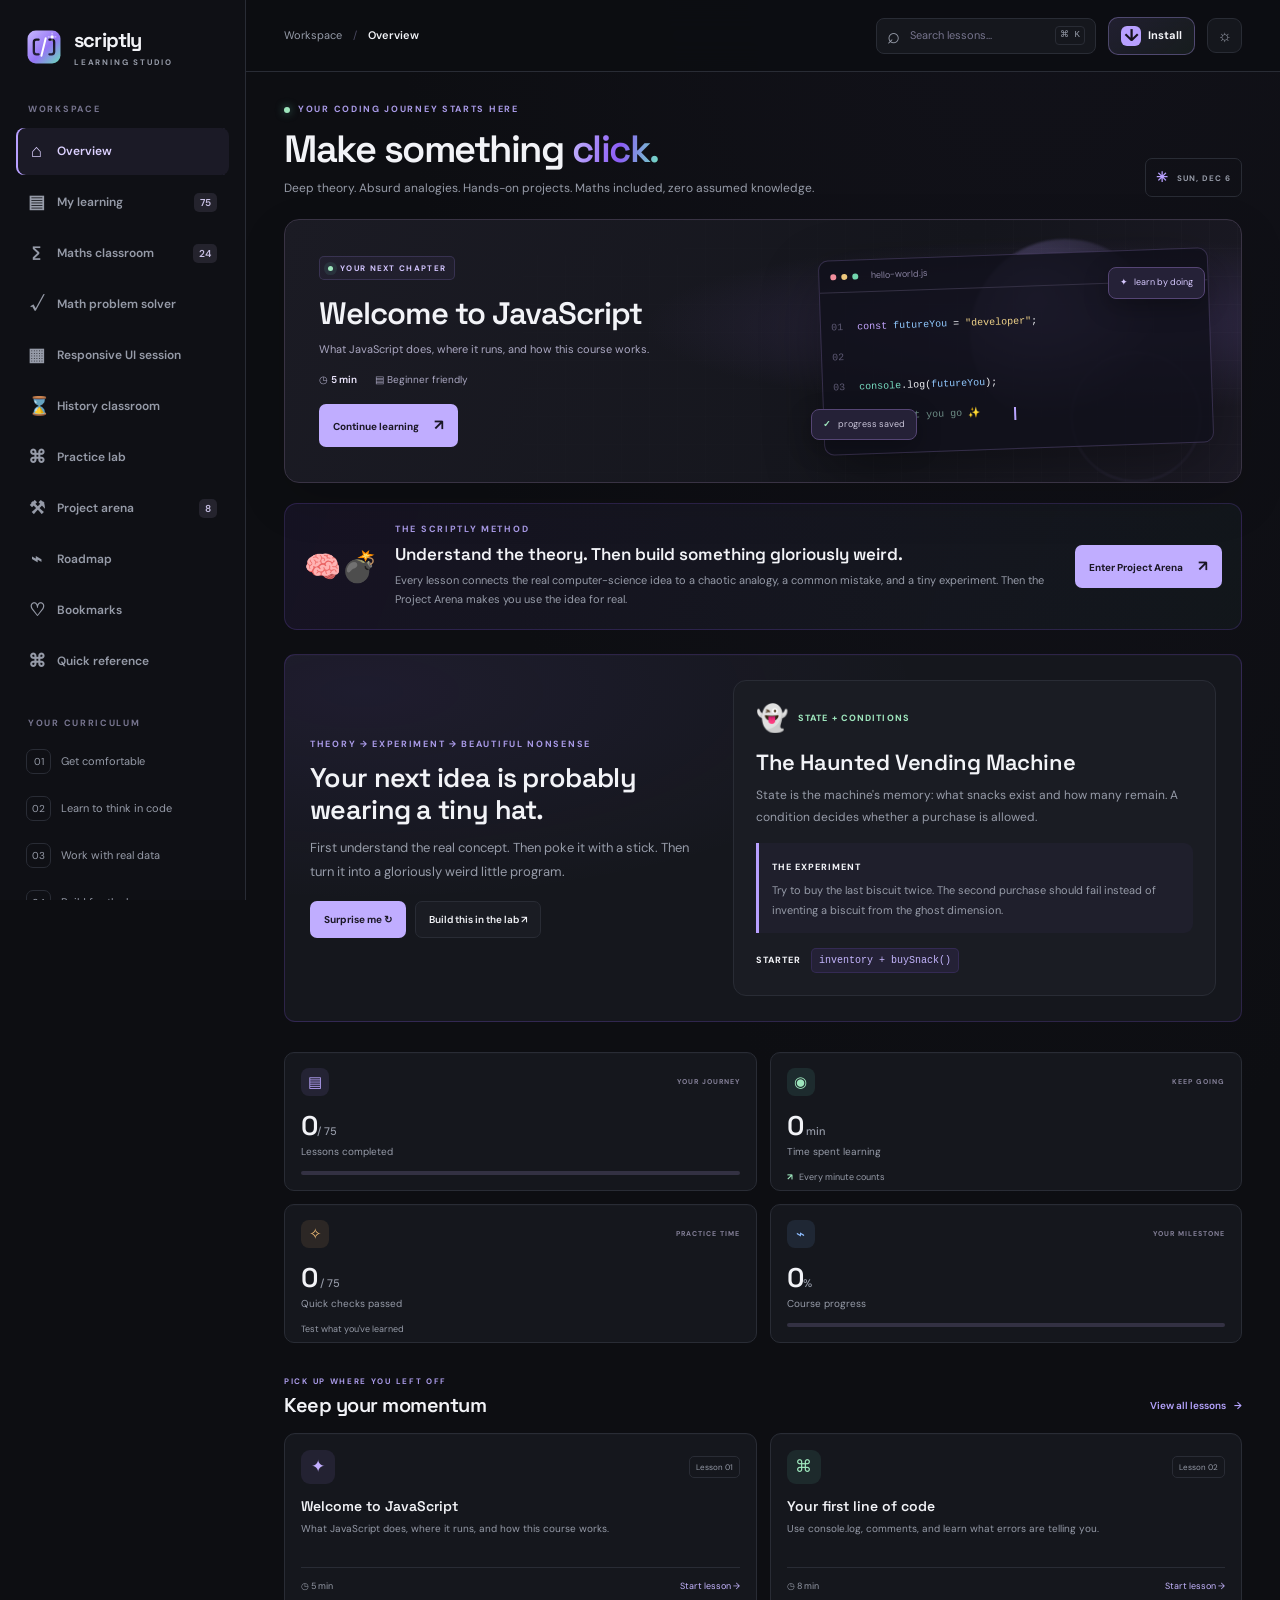
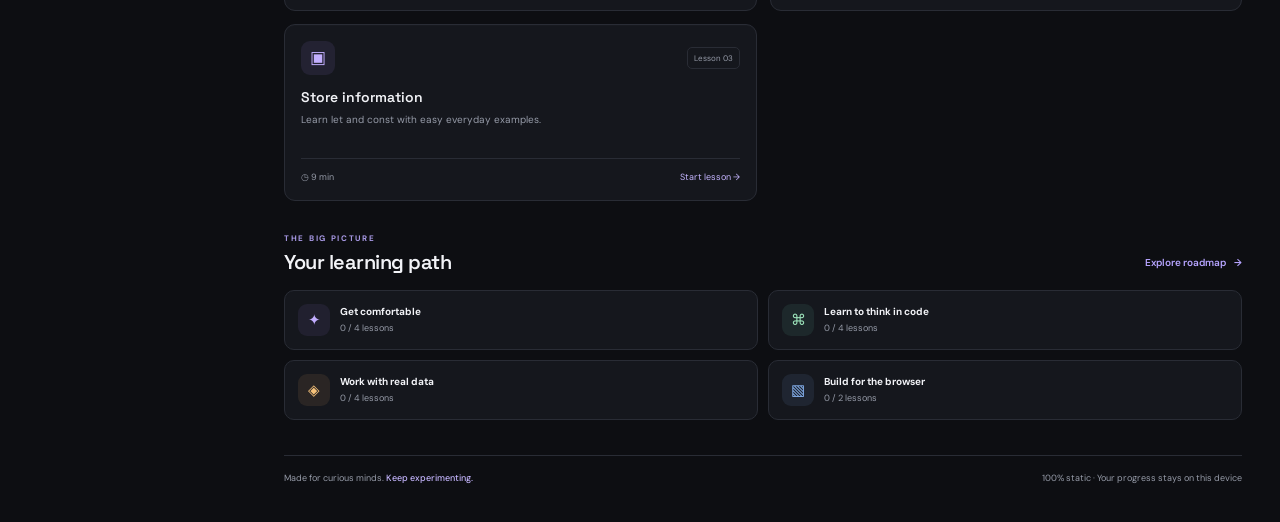
==== index.html @ 0da4b2fd "Add saved snippets controls to Practice Lab" ====
<!doctype html>
<html lang="en">
<head>
  <meta charset="utf-8">
  <meta name="viewport" content="width=device-width, initial-scale=1">
  <meta name="theme-color" content="#101116">
  <meta name="color-scheme" content="dark light">
  <meta name="mobile-web-app-capable" content="yes">
  <meta name="apple-mobile-web-app-capable" content="yes">
  <meta name="apple-mobile-web-app-title" content="Scriptly">
  <link rel="icon" href="./logo.svg" type="image/svg+xml">
  <link rel="manifest" href="./manifest.json">
  <meta name="description" content="Learn JavaScript from beginner to advanced with deep theory, hands-on coding projects, practice labs, responsive design lessons, and a maths solver with worked steps.">
  <title>Scriptly — JavaScript Learning Studio</title>
  <link rel="preconnect" href="https://fonts.googleapis.com">
  <link rel="preconnect" href="https://fonts.gstatic.com" crossorigin>
  <link href="https://fonts.googleapis.com/css2?family=DM+Sans:wght@400;500;600;700&family=Space+Grotesk:wght@400;500;600;700&display=swap" rel="stylesheet">
  <link rel="stylesheet" href="./style.css">
    <script src="./vendor/nerdamer/nerdamer.core.js" defer></script>
  <script src="./vendor/nerdamer/Algebra.js" defer></script>
  <script src="./vendor/nerdamer/Calculus.js" defer></script>
  <script src="./vendor/nerdamer/Solve.js" defer></script>
  <script src="./vendor/nerdamer/Extra.js" defer></script>
  <script src="./app.js" defer></script>
</head>
<body>
  <a class="skip-link" href="#mainContent">Skip to main content</a>
  <div class="app-shell">
    <aside class="sidebar" id="sidebar">
      <a class="brand" href="#home" aria-label="Scriptly home">
        <img class="brand-mark" src="./logo.svg" alt="" width="38" height="38">
        <span class="brand-copy"><strong>scriptly</strong><small>LEARNING STUDIO</small></span>
      </a>
      <div class="side-label">WORKSPACE</div>
      <nav class="main-nav" aria-label="Main navigation">
        <a class="nav-link active" href="#home" data-view="home"><span class="nav-icon">⌂</span> Overview</a>
        <a class="nav-link" href="#learn" data-view="learn"><span class="nav-icon">▤</span> My learning <span class="nav-count" id="navLessonCount">42</span></a>
        <a class="nav-link" href="#math" data-view="math"><span class="nav-icon">∑</span> Maths classroom <span class="nav-count">24</span></a>
        <a class="nav-link" href="#math-solver" data-view="math-solver"><span class="nav-icon">√</span> Math problem solver</a>
        <a class="nav-link" href="#responsive" data-view="responsive"><span class="nav-icon">▦</span> Responsive UI session</a>
        <a class="nav-link" href="#history" data-view="history"><span class="nav-icon">⌛</span> History classroom</a>
        <a class="nav-link" href="#practice" data-view="practice"><span class="nav-icon">⌘</span> Practice lab</a>
        <a class="nav-link" href="#projects" data-view="projects"><span class="nav-icon">⚒</span> Project arena <span class="nav-count">8</span></a>
        <a class="nav-link" href="#roadmap" data-view="roadmap"><span class="nav-icon">⌁</span> Roadmap</a>
        <a class="nav-link" href="#bookmarks" data-view="bookmarks"><span class="nav-icon">♡</span> Bookmarks</a>
        <a class="nav-link" href="#reference" data-view="reference"><span class="nav-icon">⌘</span> Quick reference</a>
      </nav>
      <div class="side-label course-label">YOUR CURRICULUM</div>
      <div class="curriculum-mini" id="curriculumMini"></div>
      <div class="sidebar-bottom">
        <div class="streak-card">
          <div class="streak-top"><span class="streak-emoji">✦</span><span class="streak-tag">YOUR MOMENTUM</span></div>
          <strong><span id="streakDays">0</span> day streak</strong>
          <p>Small steps make strong developers.</p>
          <div class="streak-dots" aria-hidden="true"><i></i><i></i><i></i><i></i><i></i><i></i><i></i></div>
        </div>
        <button type="button" class="nav-link settings-link" id="exportProgress"><span class="nav-icon">⇩</span> Export my progress</button>
        <button type="button" class="nav-link settings-link" id="importProgress"><span class="nav-icon">⇧</span> Import progress backup</button>
        <div class="profile-row"><div class="avatar">JS</div><div><strong>JavaScript learner</strong><small>Learning at your pace</small></div><span class="online-dot"></span></div>
      </div>
    </aside>

    <main class="main-area" id="mainContent" tabindex="-1">
      <header class="topbar">
        <button type="button" class="icon-button menu-toggle" id="menuToggle" aria-label="Open menu">☰</button>
        <div class="breadcrumb"><span>Workspace</span><span class="crumb-slash">/</span><strong id="breadcrumbCurrent">Overview</strong></div>
        <div class="topbar-actions">
          <label class="search-box"><span>⌕</span><input id="searchInput" type="search" placeholder="Search lessons..." aria-label="Search lessons"><kbd>⌘ K</kbd></label>
          <button class="install-button" id="installApp" type="button" aria-label="Install Scriptly app"><span class="install-icon" aria-hidden="true">↓</span><span class="install-label">Install</span></button>
          <button type="button" class="icon-button theme-toggle" id="themeToggle" aria-label="Toggle light and dark theme">☼</button>
        </div>
      </header>

      <div class="page-content">
        <section class="view active" id="view-home">
          <div class="welcome-row">
            <div><div class="eyebrow"><span class="eyebrow-dot"></span> YOUR CODING JOURNEY STARTS HERE</div><h1>Make something <span class="gradient-text">click.</span></h1><p class="hero-subtitle">Deep theory. Absurd analogies. Hands-on projects. Maths included, zero assumed knowledge.</p></div>
            <div class="date-pill"><span class="date-spark">✳</span><span id="todayLabel">YOUR LEARNING SPACE</span></div>
          </div>

          <div class="hero-card">
            <div class="hero-grid"></div>
            <div class="hero-content">
              <div class="hero-chip"><span class="pulse-dot"></span> YOUR NEXT CHAPTER</div>
              <h2 id="continueTitle">JavaScript, from zero</h2>
              <p id="continueDescription">Start with the basics and build confidence as you go.</p>
              <div class="hero-meta"><span>◷ <b id="continueDuration">8 min</b></span><span>▤ Beginner friendly</span></div>
              <button type="button" class="primary-button" id="continueButton">Continue learning <span>↗</span></button>
            </div>
            <div class="hero-art" aria-hidden="true"><div class="orb orb-one"></div><div class="orb orb-two"></div><div class="code-window"><div class="window-dots"><i></i><i></i><i></i><span>hello-world.js</span></div><div class="code-lines"><p><span class="line-no">01</span> <span class="code-purple">const</span> <span class="code-blue">futureYou</span> = <span class="code-yellow">"developer"</span>;</p><p><span class="line-no">02</span></p><p><span class="line-no">03</span> <span class="code-green">console</span>.log(<span class="code-blue">futureYou</span>);</p><p><span class="line-no">04</span> <span class="code-comment">// look at you go ✨</span></p></div><div class="code-cursor"></div></div><div class="floating-badge badge-top">✦ &nbsp; learn by doing</div><div class="floating-badge badge-bottom"><span>✓</span> progress saved</div></div>
          </div>

          <div class="course-method-banner"><div class="course-method-icon">🧠💣</div><div><span class="eyebrow">THE SCRIPTLY METHOD</span><h2>Understand the theory. Then build something gloriously weird.</h2><p>Every lesson connects the real computer-science idea to a chaotic analogy, a common mistake, and a tiny experiment. Then the Project Arena makes you use the idea for real.</p></div><button type="button" class="primary-button" data-goto="projects">Enter Project Arena <span>↗</span></button></div>
          <section class="weird-build panel" aria-labelledby="weirdBuildHeading">
            <div class="weird-build-copy">
              <div class="eyebrow">THEORY → EXPERIMENT → BEAUTIFUL NONSENSE</div>
              <h2 id="weirdBuildHeading">Your next idea is probably wearing a tiny hat.</h2>
              <p>First understand the real concept. Then poke it with a stick. Then turn it into a gloriously weird little program.</p>
              <div class="weird-build-actions"><button class="primary-button" id="weirdSurprise" type="button">Surprise me ↻</button><button class="secondary-button weird-build-load" id="weirdBuildNow" type="button">Build this in the lab ↗</button></div>
            </div>
            <div class="weird-build-card" aria-live="polite" aria-atomic="true">
              <div class="weird-build-top"><span id="weirdBuildEmoji" aria-hidden="true">👻</span><span id="weirdBuildConcept">STATE + CONDITIONS</span></div>
              <h3 id="weirdBuildName">The Haunted Vending Machine</h3>
              <p id="weirdBuildTheory">State is the machine's memory: what snacks exist and how many remain. A condition decides whether a purchase is allowed.</p>
              <div class="weird-build-experiment"><strong>THE EXPERIMENT</strong><p id="weirdBuildExperiment">Try to buy the last biscuit twice. The second purchase should fail instead of inventing a biscuit from the ghost dimension.</p></div>
              <p class="weird-build-starter"><span>STARTER</span> <code id="weirdBuildStarterLabel">inventory + buySnack()</code></p>
            </div>
          </section>
          <div class="stats-grid">
            <article class="stat-card"><div class="stat-heading"><span class="stat-icon violet">▤</span><span class="stat-trend">YOUR JOURNEY</span></div><div class="stat-number"><span id="statCompleted">0</span><small>/ 75</small></div><p>Lessons completed</p><div class="mini-progress"><span id="statLessonBar"></span></div></article>
            <article class="stat-card"><div class="stat-heading"><span class="stat-icon mint">◉</span><span class="stat-trend">KEEP GOING</span></div><div class="stat-number"><span id="statMinutes">0</span><small> min</small></div><p>Time spent learning</p><div class="stat-note"><span class="mint-text">↗</span> Every minute counts</div></article>
            <article class="stat-card"><div class="stat-heading"><span class="stat-icon orange">✧</span><span class="stat-trend">PRACTICE TIME</span></div><div class="stat-number"><span id="statQuizzes">0</span><small> / 75</small></div><p>Quick checks passed</p><div class="stat-note">Test what you've learned</div></article>
            <article class="stat-card"><div class="stat-heading"><span class="stat-icon blue">⌁</span><span class="stat-trend">YOUR MILESTONE</span></div><div class="stat-number"><span id="statPercent">0</span><small>%</small></div><p>Course progress</p><div class="mini-progress blue-progress"><span id="statCourseBar"></span></div></article>
          </div>

          <div class="section-heading"><div><div class="eyebrow">PICK UP WHERE YOU LEFT OFF</div><h2>Keep your momentum</h2></div><button type="button" class="text-button" data-goto="learn">View all lessons <span>→</span></button></div>
          <div class="learning-grid" id="continueGrid"></div>

          <div class="section-heading roadmap-heading"><div><div class="eyebrow">THE BIG PICTURE</div><h2>Your learning path</h2></div><button type="button" class="text-button" data-goto="roadmap">Explore roadmap <span>→</span></button></div>
          <div class="roadmap-strip" id="roadmapStrip"></div>
          <footer class="site-footer"><span>Made for curious minds. <b>Keep experimenting.</b></span><span>100% static · Your progress stays on this device</span></footer>
        </section>

        <section class="view" id="view-learn">
          <div class="page-heading"><div class="eyebrow">THE COURSE LIBRARY</div><h1>My learning<span class="gradient-text">.</span></h1><p>Clear explanations, tiny examples, and practice that builds on itself.</p></div>
          <div class="filter-row"><div class="filter-pills" id="lessonFilters"><button type="button" class="filter-pill active" data-filter="all">All lessons</button><button type="button" class="filter-pill" data-filter="incomplete">To do</button><button type="button" class="filter-pill" data-filter="completed">Completed</button></div><span class="muted" id="lessonResultsCount">75 lessons</span></div>
          <div class="lesson-library" id="lessonLibrary"></div>
        </section>

        <section class="view" id="view-lesson">
          <button type="button" class="back-link" data-goto="learn">← Back to all lessons</button>
          <div id="lessonDetail"></div>
        </section>

        <section class="view" id="view-practice">
          <div class="page-heading"><div class="eyebrow">EXPERIMENT WITHOUT FEAR</div><h1>Practice lab<span class="gradient-text">.</span></h1><p>Write JavaScript, run it safely, and see what happens. Break things. Learn things.</p></div>
          <div class="lab-layout">
            <div class="lab-editor panel"><div class="panel-top"><div><span class="live-dot"></span><strong>playground.js</strong></div><div class="lab-toolbar"><label class="sr-only" for="codeExample">Load a starter example</label><select id="codeExample" class="small-ghost" aria-label="Load a JavaScript example"><option value="">Examples…</option><option value="variables">Variables</option><option value="conditions">If / else</option><option value="loops">Loops</option><option value="arrays">Arrays</option><option value="functions">Functions</option><option value="objects">Objects</option></select><select id="savedSnippets" class="small-ghost" aria-label="Load a saved snippet"><option value="">Saved…</option></select><button type="button" class="small-ghost" id="saveSnippet">Save</button><button type="button" class="small-ghost" id="resetCode">Reset ↺</button></div></div><label for="codeEditor" class="sr-only">JavaScript code editor</label><textarea id="codeEditor" spellcheck="false" autocapitalize="off" autocomplete="off">const name = "future developer";
console.log("Hello, " + name + "!");
console.log(2 + 3);</textarea><div class="editor-footer"><span>JavaScript · runs in a sandbox</span><button type="button" class="run-button" id="runCode">▶ Run code</button></div></div>
            <div class="lab-output panel"><div class="panel-top"><strong>Console output</strong><div class="lab-toolbar"><button type="button" class="small-ghost" id="copyCodeOutput">Copy output</button><button type="button" class="small-ghost" id="clearOutput">Clear</button></div></div><div class="output-body" id="codeOutput"><div class="output-placeholder"><span>⌁</span><strong>Your output appears here</strong><p>Press Run code to see what your JavaScript does.</p></div></div><div class="tip-card"><span>✦</span><div><strong>Experiment tip</strong><p>Try changing the text or numbers, then run the code again.</p></div></div></div>
          </div>
          <div class="practice-callout"><span class="callout-icon">☻</span><div><strong>Just getting started?</strong><p>That's exactly where you should be. The best way to learn is to try one small change at a time.</p></div><button type="button" class="text-button" data-goto="learn">Start a lesson →</button></div>
        </section>

        <section class="view" id="view-projectdetail"><div id="projectDetailBody"></div></section>
        <section class="view" id="view-projects">
          <div class="page-heading"><div class="eyebrow">BUILD WEIRD THINGS. LEARN REAL SKILLS.</div><h1>Project arena<span class="gradient-text">.</span></h1><p>Eight free projects, from tiny chaos to portfolio-worthy builds. Each one has a mission, checkpoints, concepts, and optional hints.</p></div>
          <div class="project-philosophy"><span>🧠💥</span><div><strong>The rule: struggle usefully, not mysteriously.</strong><p>Read the mission. Build one checkpoint. Test it. Break it. Fix it. Copying a solution before trying is like watching someone else eat your pizza and claiming you are full.</p></div></div>
          <div class="project-summary"><div><strong>8</strong><span>guided projects</span></div><div><strong>4</strong><span>difficulty levels</span></div><div><strong>0₹</strong><span>tools or subscriptions</span></div></div>
          <div class="project-grid" id="projectGrid"></div>
        </section>

        <section class="view" id="view-math">
          <div class="page-heading"><div class="eyebrow">MATH WITHOUT THE MYSTERY</div><h1>Maths classroom<span class="gradient-text">.</span></h1><p>Learn maths from zero to advanced topics: number sense, algebra, functions, vectors, matrices, probability, statistics, calculus, complex numbers and numerical methods. Then connect useful ideas to JavaScript. No assumed knowledge; no shame for asking why.</p></div>
          <div class="math-roadmap-note"><h3>🧠 Your learning path: start at the beginning</h3><p><strong>Stage 1 — Build number sense:</strong> place value, addition, subtraction, multiplication, division, factors and fractions. <strong>Stage 2 — Work with quantities:</strong> decimals, rounding, percentages, ratios and unit rates. <strong>Stage 3 — Think symbolically:</strong> expressions, equations, functions and logic. <strong>Stage 4 — Apply maths:</strong> geometry, statistics, probability and word problems. <strong>Stage 5 — Advanced maths:</strong> logarithms, sequences, systems, vectors, matrices, calculus, trigonometry, complex numbers, graph theory and numerical methods. Each lesson teaches the idea, shows worked examples, points out traps, and checks your understanding.</p></div><div class="math-roadmap-note"><h3>🧠 What maths do you actually need for JavaScript?</h3><p><strong>Start here:</strong> arithmetic, percentages, ratios, basic algebra, functions, and logic. <strong>Learn when relevant:</strong> binary/bitwise operations, statistics, geometry, and trigonometry. <strong>Specialist paths:</strong> calculus and advanced linear algebra are not required for most web development. Pick the topics that match what you want to build.</p></div>
          <div class="library-toolbar"><span id="mathLessonCount">45 math lessons</span><span class="math-label">THEORY + ANALOGIES + PRACTICE</span></div>
          <div class="lesson-library" id="mathLessonLibrary"></div>
        </section>


        <section class="view" id="view-history">
          <div class="page-heading history-heading">
            <div class="eyebrow">IDEAS HAVE A HISTORY</div>
            <h1>History classroom<span class="gradient-text">.</span></h1>
            <p>Understand not only how maths and JavaScript work, but why people invented them. Follow the problems, people, discoveries, and engineering decisions that shaped the tools you are learning today.</p>
          </div>
          <div class="history-principle">
            <div class="history-principle-icon">🧭</div>
            <div><strong>Learn the story, not just the dates.</strong><p>Every era begins with a human problem. Follow the problem → idea → method → modern use. Dates are approximate where a discovery developed over centuries, and credit often belongs to many people and cultures—not one lone genius.</p></div>
          </div>
          <div class="history-tab-row" role="tablist" aria-label="Choose a history timeline">
            <button type="button" class="history-tab active" data-history-tab="maths" role="tab" aria-selected="true">∑ History of mathematics</button>
            <button type="button" class="history-tab" data-history-tab="javascript" role="tab" aria-selected="false">⌘ History of JavaScript</button>
            <button type="button" class="history-tab" data-history-tab="deep-dive" role="tab" aria-selected="false">📚 Topic-by-topic deep dive</button>
          </div>
          <section class="history-panel active" id="history-maths" data-history-panel="maths" role="tabpanel">
            <div class="history-intro"><span class="history-kicker">TIMELINE A</span><h2>How humanity learned to count, measure, and reason</h2><p>Maths did not appear as one finished textbook. It grew from trade, calendars, building, astronomy, philosophical proof, number systems, algebra, and the need to describe change.</p></div>
            <div class="history-timeline">
              <article class="history-event"><div class="history-date">c. 3000–1800 BCE</div><div class="history-event-body"><h3>Counting becomes a tool of civilisation</h3><p>Mesopotamian scribes developed sophisticated arithmetic and a base-60 place-value tradition; Egyptian scribes used practical arithmetic and geometry for administration, trade, and land measurement. These traditions were not identical, and both changed over time.</p><div class="history-why"><strong>Why it matters now</strong>Place value and number systems let us represent large quantities and calculate systematically. Base 60 still echoes in 60 seconds per minute and 360 degrees in a circle.</div><div class="history-try"><strong>Try it</strong>Write 1 hour 25 minutes as minutes. Explain why 1 hour is 60 minutes, not 100.</div></div></article>
              <article class="history-event"><div class="history-date">c. 1800 BCE onward</div><div class="history-event-body"><h3>Tables, algorithms, and repeatable procedures</h3><p>Ancient Babylonian tablets recorded multiplication tables, reciprocal tables, and methods for solving practical numerical problems. A written procedure could be followed by another person—a powerful ancestor of an algorithm.</p><div class="history-why"><strong>Why it matters now</strong>An algorithm is a finite, ordered method for solving a problem. JavaScript functions and loops are modern ways to express such procedures.</div><div class="history-try"><strong>Try it</strong>Write step-by-step instructions for finding the largest of three numbers. Test the steps on three different sets.</div></div></article>
              <article class="history-event"><div class="history-date">c. 600–300 BCE</div><div class="history-event-body"><h3>Greek mathematics develops proof</h3><p>Greek mathematicians including Thales, Pythagoras' school, and Euclid helped develop traditions of deductive reasoning. Euclid's <em>Elements</em>, compiled around 300 BCE, organised geometry through definitions, axioms, and proofs.</p><div class="history-why"><strong>Why it matters now</strong>A result is stronger when you can explain why it must follow, not merely observe that it worked once. Proof-like reasoning helps us test code and mathematical claims.</div><div class="history-try"><strong>Try it</strong>Draw three right triangles of different sizes and test the Pythagorean relationship. Then explain why examples alone are not a general proof.</div></div></article>
              <article class="history-event"><div class="history-date">Ancient India · first millennium BCE and later</div><div class="history-event-body"><h3>Number notation and calculation traditions grow</h3><p>Indian mathematical traditions contributed to the development and transmission of the decimal place-value system and the use of zero as a number. The history unfolded over centuries; it was not a single invention on one date.</p><div class="history-why"><strong>Why it matters now</strong>In a place-value system, the position of a digit changes its value. Zero can act as a placeholder and, in arithmetic, as a number with its own rules.</div><div class="history-try"><strong>Try it</strong>Compare 205, 250, and 25. Explain what each zero does, and why 205 is not the same as 25.</div></div></article>
              <article class="history-event"><div class="history-date">c. 499 CE</div><div class="history-event-body"><h3>Aryabhata connects calculation and astronomy</h3><p>Indian mathematician and astronomer Aryabhata wrote the <em>Aryabhatiya</em>, covering topics such as arithmetic, algebraic methods, and trigonometry, with applications to astronomy.</p><div class="history-why"><strong>Why it matters now</strong>Mathematical models turn observations into predictions. Modern simulations and software do the same, while depending on assumptions and measurement quality.</div><div class="history-try"><strong>Try it</strong>Make a small table of an object's distance after 1, 2, 3, and 4 seconds at a constant speed. Describe the pattern.</div></div></article>
              <article class="history-event"><div class="history-date">628 CE</div><div class="history-event-body"><h3>Brahmagupta writes rules for zero and negative numbers</h3><p>In the <em>Brahmasphutasiddhanta</em>, Brahmagupta gave influential rules for arithmetic involving zero, debts and fortunes (a way to think about negative and positive quantities), and equations.</p><div class="history-why"><strong>Why it matters now</strong>Negative numbers model values below a reference point, debts, temperature changes, and movement in opposite directions. Zero requires special care: division by zero is not defined in ordinary arithmetic.</div><div class="history-try"><strong>Try it</strong>Model a bank balance of −₹200 followed by a deposit of ₹350. Show the arithmetic and explain the final balance.</div></div></article>
              <article class="history-event"><div class="history-date">8th–13th centuries</div><div class="history-event-body"><h3>Scholars translate, critique, and extend mathematics</h3><p>Mathematical knowledge moved across languages and regions through translation, teaching, trade, and scholarship. Scholars working in the Islamic world preserved and extended Greek, Indian, and other traditions; al-Khwarizmi's 9th-century work helped shape algebra, and the word “algorithm” derives from the Latinised form of his name.</p><div class="history-why"><strong>Why it matters now</strong>Knowledge advances through communities that share, question, and improve methods. “Algebra” and “algorithm” preserve traces of this connected history.</div><div class="history-try"><strong>Try it</strong>Solve x + 7 = 19 by undoing the addition. Write the same solution as a repeatable algorithm.</div></div></article>
              <article class="history-event"><div class="history-date">1202</div><div class="history-event-body"><h3>Fibonacci helps spread Hindu-Arabic numerals in Europe</h3><p>Leonardo of Pisa, known as Fibonacci, published <em>Liber Abaci</em>, introducing European merchants to calculation methods using Hindu-Arabic numerals. These numerals were not invented by Fibonacci; they reached Europe through a much longer exchange of knowledge.</p><div class="history-why"><strong>Why it matters now</strong>Notation affects how easy it is to calculate. Positional numerals make written arithmetic and algorithms far more practical than many older numeral systems.</div><div class="history-try"><strong>Try it</strong>Calculate 47 × 16 using written multiplication, then use a decomposition such as 47 × (10 + 6). Compare the methods.</div></div></article>
              <article class="history-event"><div class="history-date">17th century</div><div class="history-event-body"><h3>Algebra, analytic geometry, and calculus change the questions</h3><p>Descartes and Fermat helped connect algebra with geometry. Newton and Leibniz independently developed foundational forms of calculus, providing tools for rates of change and accumulation. Their work built on earlier mathematical ideas.</p><div class="history-why"><strong>Why it matters now</strong>Functions connect inputs to outputs; derivatives describe instantaneous rates of change, and integrals describe accumulation. These ideas underpin physics, optimisation, graphics, and scientific computing.</div><div class="history-try"><strong>Try it</strong>Record a moving object's distance every second. Estimate its speed over each interval and explain how shorter intervals improve the estimate.</div></div></article>
              <article class="history-event"><div class="history-date">17th–20th centuries</div><div class="history-event-body"><h3>Probability, statistics, logic, and computation mature</h3><p>Probability and statistics developed through many contributors and applications, from games of chance to astronomy, medicine, and public life. Formal logic and mathematical models of computation later helped clarify what procedures can be computed and how.</p><div class="history-why"><strong>Why it matters now</strong>Statistics helps us summarise uncertain data; logic gives us conditions; and computation turns formal procedures into executable instructions.</div><div class="history-try"><strong>Try it</strong>Flip a coin 20 times, record heads and tails, and compare the observed fraction of heads with 1/2. Explain why a small sample need not match exactly.</div></div></article>
              <article class="history-event"><div class="history-date">Today</div><div class="history-event-body"><h3>Mathematics powers software—and software helps explore maths</h3><p>Computers can calculate, visualise, simulate, and search, but they still follow representations and algorithms designed by people. Floating-point arithmetic also means many decimal fractions are only approximations in binary.</p><div class="history-why"><strong>Why it matters now</strong>Learning maths history makes concepts less arbitrary: place value, algebra, functions, logic, and approximation each answer a real family of problems.</div><div class="history-try"><strong>Try it</strong>Run <code>console.log(0.1 + 0.2)</code> in the practice lab. Explain why a tiny display difference is a representation issue, not evidence that addition has stopped working.</div></div></article>
            </div>
            <div class="history-project"><span class="history-kicker">MINI PROJECT</span><h3>Build a “maths idea museum”</h3><p>Choose five timeline events. For each one, write the problem, the new idea or method, one worked example, and one modern use. Add a JavaScript object for each event and render the museum as a list sorted by date. Include a note about uncertainty or shared contributions wherever appropriate.</p><button type="button" class="primary-button" data-goto="practice">Open practice lab ↗</button></div>
          </section>
          <section class="history-panel" id="history-javascript" data-history-panel="javascript" role="tabpanel" hidden>
            <div class="history-intro"><span class="history-kicker">TIMELINE B</span><h2>How JavaScript became the language of the web</h2><p>JavaScript began as a way to make web pages interactive. Standardisation, better engines, server runtimes, modules, and asynchronous features helped it grow into a language used across browsers, servers, tools, and applications.</p></div>
            <div class="history-timeline">
              <article class="history-event"><div class="history-date">1989–1991</div><div class="history-event-body"><h3>The Web is born as a system of linked documents</h3><p>Tim Berners-Lee developed the foundations of the World Wide Web at CERN: HTML, URLs, HTTP, a browser, and a server. Early web pages were primarily documents, so developers soon wanted richer interaction.</p><div class="history-why"><strong>Why it matters now</strong>HTML describes document structure, CSS controls presentation, and JavaScript adds behaviour. They solve different but cooperating problems.</div><div class="history-try"><strong>Try it</strong>On any page you build, label one piece of structure, one visual style, and one behaviour. Explain which web technology should own each job.</div></div></article>
              <article class="history-event"><div class="history-date">1995</div><div class="history-event-body"><h3>JavaScript is created for the browser</h3><p>Brendan Eich created the first version at Netscape in 1995. It was developed very quickly for browser scripting and initially used the name Mocha, then LiveScript, before being renamed JavaScript. The JavaScript name was a marketing decision during Java's popularity; JavaScript and Java are different languages.</p><div class="history-why"><strong>Why it matters now</strong>The language's original purpose explains its close relationship with browser events, documents, and user interaction—and why it can feel flexible in ways that surprise beginners.</div><div class="history-try"><strong>Try it</strong>Make a button that changes a heading. Identify the event, the instruction that runs, and the visible result.</div></div></article>
              <article class="history-event"><div class="history-date">1997</div><div class="history-event-body"><h3>ECMAScript gives the language a shared standard</h3><p>ECMA International published the first ECMAScript specification in 1997. JavaScript is the best-known implementation of the ECMAScript language standard, alongside host-specific APIs provided by browsers or other runtimes.</p><div class="history-why"><strong>Why it matters now</strong>A standard helps engines agree on language behaviour. The language itself is distinct from browser APIs such as the DOM and from runtime APIs such as Node.js file access.</div><div class="history-try"><strong>Try it</strong>Sort features into “core JavaScript” (for example, arrays and functions) and “browser API” (for example, document.querySelector).</div></div></article>
              <article class="history-event"><div class="history-date">2000s</div><div class="history-event-body"><h3>Dynamic pages become everyday web experiences</h3><p>DOM scripting, events, and techniques often grouped under the name AJAX allowed pages to update parts of their content without a full reload. Libraries helped developers cope with browser differences.</p><div class="history-why"><strong>Why it matters now</strong>Modern interactive apps still listen for events, update the DOM, and request data in the background—even though today's APIs are more capable.</div><div class="history-try"><strong>Try it</strong>Build a live character counter. Update a message on every input event without refreshing the page.</div></div></article>
              <article class="history-event"><div class="history-date">2009</div><div class="history-event-body"><h3>Node.js brings JavaScript beyond the browser</h3><p>Node.js made it practical to run JavaScript outside a browser, including on servers and in developer tools. It helped JavaScript become a full-stack language, though browser and Node.js APIs remain different.</p><div class="history-why"><strong>Why it matters now</strong>The same language can run in different environments, but available APIs depend on where the code executes.</div><div class="history-try"><strong>Try it</strong>Compare <code>console.log("hello")</code> in a browser console with the same statement in Node.js. Then list which environment provides document.</div></div></article>
              <article class="history-event"><div class="history-date">2015 · ECMAScript 2015 (ES6)</div><div class="history-event-body"><h3>A major modernisation makes everyday code clearer</h3><p>ES2015 introduced or standardised major features including let and const, arrow functions, classes, template literals, destructuring, modules, promises, and more. The language continued evolving through yearly editions.</p><div class="history-why"><strong>Why it matters now</strong>These are core tools in modern tutorials and codebases. Learning the older ideas behind them helps you understand why the newer syntax exists.</div><div class="history-try"><strong>Try it</strong>Write a function declaration and an arrow function for the same calculation. Compare their syntax, then learn when their behaviour differs.</div></div></article>
              <article class="history-event"><div class="history-date">2017</div><div class="history-event-body"><h3>async/await makes asynchronous code easier to read</h3><p>Async functions and await became part of ECMAScript 2017, building on Promises. They let developers express many asynchronous workflows in a style that reads more like sequential code.</p><div class="history-why"><strong>Why it matters now</strong>Fetching data, waiting for a response, and handling failures are central to modern apps. await does not freeze the whole browser while the operation completes.</div><div class="history-try"><strong>Try it</strong>Compare a Promise chain with an async function that awaits the same result. Add a try/catch error path.</div></div></article>
              <article class="history-event"><div class="history-date">2010s–2020s</div><div class="history-event-body"><h3>Modules, tooling, and frameworks reshape development</h3><p>ES modules, package managers, bundlers, testing tools, browser APIs, and UI frameworks changed how large applications are organised. TypeScript also became widely used as a typed language that builds on JavaScript, but it is not itself the ECMAScript standard.</p><div class="history-why"><strong>Why it matters now</strong>Good structure helps projects grow without becoming a spaghetti monster. You can still learn the foundations with plain HTML, CSS, and JavaScript.</div><div class="history-try"><strong>Try it</strong>Split a tiny calculator into one module for pure calculations and another for page interaction. Explain why the separation helps testing.</div></div></article>
              <article class="history-event"><div class="history-date">Today</div><div class="history-event-body"><h3>JavaScript is a living language and ecosystem</h3><p>ECMAScript continues to evolve through a public standards process. Browser engines and server runtimes implement features over time, so compatibility and clear documentation remain important.</p><div class="history-why"><strong>Why it matters now</strong>Do not learn JavaScript as a pile of magic words. Learn the core model, practise with projects, and use reliable documentation to check details.</div><div class="history-try"><strong>Try it</strong>Pick one feature you learned, explain the problem it solves, write a small demo, and check its current support in MDN documentation.</div></div></article>
            </div>
            <div class="history-project"><span class="history-kicker">MINI PROJECT</span><h3>Build an interactive JavaScript timeline</h3><p>Create an array of timeline objects with year, title, explanation, and a “why it mattered” field. Render the events as cards, add a filter for browser versus server milestones, and write a test that confirms the events are sorted chronologically.</p><button type="button" class="primary-button" data-goto="practice">Open practice lab ↗</button></div>
          </section>

          <section class="history-panel" id="history-deep-dive" data-history-panel="deep-dive" role="tabpanel" hidden>
            <div class="history-intro"><span class="history-kicker">TOPIC-BY-TOPIC DEEP DIVE</span><h2>Every topic has a backstory</h2><p>Do not memorise a feature as if it fell out of the sky. For each topic, investigate the human problem, the place and period where the idea took shape, the method people developed, how it changed, what is often misunderstood, and where you still meet it today. These are long historical developments—not always single inventions with one inventor or one exact birthday.</p></div>
            <div class="history-deep-note"><strong>How to read every topic</strong><span><b>WHY</b> the problem mattered · <b>WHERE</b> and in what setting it developed · <b>HOW</b> the solution worked · <b>EVOLUTION</b> what changed later · <b>MYTH CHECK</b> what not to oversimplify · <b>REBUILD</b> a practical activity.</span></div>
            <div class="history-topic-group"><div class="history-topic-group-heading"><span>PART I</span><h2>Mathematics: the ideas behind the symbols</h2><p>Maths grew through everyday work, scholarly traditions, trade, astronomy, navigation, science, and communication between cultures.</p></div>
              <article class="history-topic-card"><div class="history-topic-number">MATH 01</div><h3>Counting, tally marks, and number systems</h3><p class="history-topic-lead">The original challenge: remember quantities when the objects are no longer in front of you.</p><div class="history-topic-facts"><div><strong>WHY it emerged</strong><p>Communities needed to track animals, harvests, debts, goods, work, and time. A tally externalised memory: instead of trusting a tired brain to remember 37 sheep, a person could keep marks or tokens.</p></div><div><strong>WHERE it developed</strong><p>Counting practices arose independently in many societies. Archaeological records from different regions show tallying and accounting long before modern written mathematics. There is no single birthplace of counting.</p></div><div><strong>HOW it works</strong><p>A number represents a quantity; a numeral is a written or spoken representation of that number. Different numeral systems encode quantities in different ways. Unary tally marks are simple but become awkward for large totals.</p></div><div><strong>EVOLUTION + myth check</strong><p>Grouping marks, written numerals, place value, and positional notation made large calculations more efficient. No one culture invented every part of mathematics, and number symbols are not the same thing as the quantities they represent.</p></div></div><div class="history-topic-now"><strong>WHY it matters now</strong>Arrays, counters, database records, inventory software, and program variables all represent information that people once tracked manually.</div><div class="history-topic-rebuild"><strong>REBUILD IT</strong>Count 23 imaginary apples using tally marks, groups of five, and decimal notation. Compare which representation is easiest to read and calculate with.</div></article>
              <article class="history-topic-card"><div class="history-topic-number">MATH 02</div><h3>Place value, base 10, and the number zero</h3><p class="history-topic-lead">The breakthrough: a digit's position can carry meaning, so a small set of symbols can express enormous quantities.</p><div class="history-topic-facts"><div><strong>WHY it emerged</strong><p>Commerce, astronomy, taxation, and calculation demanded a compact way to record and manipulate numbers. Repeating a unique symbol for every unit is cumbersome; positional notation lets a digit mean different amounts in different columns.</p></div><div><strong>WHERE it developed</strong><p>Base-60 positional methods were used in Mesopotamia. The decimal place-value numeral system that ultimately spread globally developed through Indian mathematical traditions and was transmitted and elaborated through scholarly networks, including the Islamic world, before becoming widespread in Europe.</p></div><div><strong>HOW it works</strong><p>In 472, the 4 means four hundreds, the 7 means seven tens, and the 2 means two ones. Zero can hold an empty place (as in 402) and also function as a number in arithmetic. Those roles are related but not identical.</p></div><div><strong>EVOLUTION + myth check</strong><p>Zero's use developed over time: placeholder symbols, positional notation, and explicit arithmetic rules were not all introduced in one moment. The story is a chain of innovations, translations, teaching, and refinement—not a one-person invention.</p></div></div><div class="history-topic-now"><strong>WHY it matters now</strong>Computers store numbers using binary place value. Decimal notation is convenient for humans; binary notation is convenient for digital hardware. The same positional principle appears in both.</div><div class="history-topic-rebuild"><strong>REBUILD IT</strong>Expand 5,082 as 5×1000 + 0×100 + 8×10 + 2. Then explain why removing the zero changes the number.</div></article>
              <article class="history-topic-card"><div class="history-topic-number">MATH 03</div><h3>Fractions, ratios, and proportional reasoning</h3><p class="history-topic-lead">The problem: divide fairly, compare unlike quantities, and scale recipes, maps, land, or building plans.</p><div class="history-topic-facts"><div><strong>WHY it emerged</strong><p>Whole numbers cannot describe every sharing or measurement problem. Dividing grain among families, calculating parts of a field, mixing materials, and comparing prices all require a way to express parts of a whole or relationships between quantities.</p></div><div><strong>WHERE it developed</strong><p>Egyptian and Mesopotamian mathematical records include fraction methods, while many other cultures developed their own approaches. Fraction notation and conventions changed over centuries.</p></div><div><strong>HOW it works</strong><p>A fraction a/b describes a number of equal parts when b is nonzero. A ratio compares quantities; a proportion states that two ratios are equal. Equivalent fractions can look different while representing the same value.</p></div><div><strong>EVOLUTION + myth check</strong><p>Modern fraction bars and decimal notation are compact conventions built from a long history of written calculation. A ratio is not always a fraction of one whole: it can compare two separate quantities, such as kilometres per hour.</p></div></div><div class="history-topic-now"><strong>WHY it matters now</strong>Percentages, discounts, scaling images, responsive layouts, currency conversions, and data visualisation all depend on proportional reasoning.</div><div class="history-topic-rebuild"><strong>REBUILD IT</strong>Scale a recipe for 4 people to 7 people. Show the multiplier and test one ingredient with a calculator or JavaScript.</div></article>
              <article class="history-topic-card"><div class="history-topic-number">MATH 04</div><h3>Geometry and measurement</h3><p class="history-topic-lead">The challenge: describe space accurately enough to build, divide land, navigate, and predict.</p><div class="history-topic-facts"><div><strong>WHY it emerged</strong><p>People needed lengths, areas, volumes, boundaries, construction plans, and ways to understand the sky. Practical measurement created problems; abstract geometry later asked which relationships are always true.</p></div><div><strong>WHERE it developed</strong><p>Egyptian and Mesopotamian scribes used measurement procedures; Greek mathematical traditions made deductive geometry especially influential. Geometry also developed in Indian, Chinese, Islamic-world, and many other scholarly traditions.</p></div><div><strong>HOW it works</strong><p>Geometry studies shapes, sizes, positions, and spatial relationships. Measurement attaches a number and unit to a quantity. A formula compresses a relationship—for example, rectangle area equals length times width under the usual flat-rectangle model.</p></div><div><strong>EVOLUTION + myth check</strong><p>Practical rules and formal proofs serve different purposes. A rule that works for common cases is not automatically a proof for every case, and geometry on curved surfaces can differ from familiar flat-plane intuition.</p></div></div><div class="history-topic-now"><strong>WHY it matters now</strong>CSS layouts, canvas drawing, game movement, maps, robotics, computer graphics, and user-interface positioning use geometric ideas.</div><div class="history-topic-rebuild"><strong>REBUILD IT</strong>Calculate the area of a room from measured length and width. Change one measurement by 10% and predict how the area changes before calculating.</div></article>
              <article class="history-topic-card"><div class="history-topic-number">MATH 05</div><h3>Algebra: turning unknowns into things we can reason about</h3><p class="history-topic-lead">The breakthrough: describe a relationship once instead of solving every numerical example from scratch.</p><div class="history-topic-facts"><div><strong>WHY it emerged</strong><p>Problems about inheritance, trade, measurement, and unknown quantities needed repeatable methods. Algebra turns a particular question into a general relationship that can be reused.</p></div><div><strong>WHERE it developed</strong><p>Equation-solving traditions appeared in several ancient cultures. The word algebra is linked to the Arabic title of al-Khwarizmi's ninth-century work; later scholars in many regions developed symbolic notation and methods further.</p></div><div><strong>HOW it works</strong><p>A variable stands for a quantity. An equation says two expressions have equal value. Solving means finding values that make the relationship true while preserving equality through valid operations.</p></div><div><strong>EVOLUTION + myth check</strong><p>Modern symbols such as x and + were adopted gradually. Algebra did not suddenly arrive fully symbolic; verbal, rhetorical, syncopated, and symbolic approaches existed across different eras.</p></div></div><div class="history-topic-now"><strong>WHY it matters now</strong>Variables, formulas, conditions, and functions in programming are easier to understand when you can represent unknowns and relationships clearly.</div><div class="history-topic-rebuild"><strong>REBUILD IT</strong>For a taxi fare represented by 50 + 12k, explain each term, calculate the fare for 4 km, and find k when the total is 146.</div></article>
              <article class="history-topic-card"><div class="history-topic-number">MATH 06</div><h3>Algorithms and proof: procedure versus reason</h3><p class="history-topic-lead">Two connected questions: “What steps work?” and “Why should those steps be trusted?”</p><div class="history-topic-facts"><div><strong>WHY it emerged</strong><p>Complex calculations needed reliable procedures that could be taught, repeated, and checked. Geometry and logic also encouraged scholars to justify conclusions rather than rely only on authority or a handful of examples.</p></div><div><strong>WHERE it developed</strong><p>Ancient Babylonian tablets preserve procedures for calculations. Greek proof traditions, Indian mathematical works, and later scholarship in the Islamic world and Europe all contributed to different aspects of systematic reasoning.</p></div><div><strong>HOW it works</strong><p>An algorithm is a finite, sufficiently precise sequence of steps for a task. A proof is a logical argument showing that a claim follows from stated assumptions and rules. A working example is evidence, but it is not always a proof.</p></div><div><strong>EVOLUTION + myth check</strong><p>The modern word algorithm derives from a Latinised form of al-Khwarizmi's name, but algorithmic procedures are far older than the word. Not every useful procedure comes with a mathematical proof of correctness; testing and proof answer different questions.</p></div></div><div class="history-topic-now"><strong>WHY it matters now</strong>Programs are executable procedures. Tests check observed behaviour; invariants, specifications, and formal methods can give stronger reasons to trust code.</div><div class="history-topic-rebuild"><strong>REBUILD IT</strong>Write precise steps for finding the largest number in a list, including what happens for an empty list, ties, and negative numbers.</div></article>
              <article class="history-topic-card"><div class="history-topic-number">MATH 07</div><h3>Functions, graphs, and calculus</h3><p class="history-topic-lead">The question changed from “How much?” to “How does one quantity depend on another, and how fast is it changing?”</p><div class="history-topic-facts"><div><strong>WHY it emerged</strong><p>Astronomy, motion, engineering, and physics needed ways to model changing quantities and predict their behaviour. Tables and geometry helped, but general relationships and rates of change offered new power.</p></div><div><strong>WHERE it developed</strong><p>Function ideas evolved over a long period. In the seventeenth century, Newton and Leibniz independently developed influential calculus frameworks; earlier work from many scholars made these developments possible.</p></div><div><strong>HOW it works</strong><p>A function maps permitted inputs to outputs. A graph visualises the relationship. A derivative describes an instantaneous rate of change in suitable settings; an integral can represent accumulation, such as area or total quantity.</p></div><div><strong>EVOLUTION + myth check</strong><p>Newton and Leibniz were central to calculus, but neither worked in a vacuum. The notation, foundations, and formal definitions were refined later. Most everyday JavaScript does not require calculus, though simulations, graphics, optimisation, and scientific applications may.</p></div></div><div class="history-topic-now"><strong>WHY it matters now</strong>Animation curves, movement, physics simulations, optimisation, and data modelling often use functions; advanced applications may use derivatives or integrals directly.</div><div class="history-topic-rebuild"><strong>REBUILD IT</strong>Model distance = speed × time with a small table. Identify the input, output, and rate of change. Explain how doubling time changes distance at constant speed.</div></article>
              <article class="history-topic-card"><div class="history-topic-number">MATH 08</div><h3>Probability and statistics</h3><p class="history-topic-lead">The challenge: reason honestly when outcomes are uncertain and observations are noisy.</p><div class="history-topic-facts"><div><strong>WHY it emerged</strong><p>Games of chance raised questions about fair odds; governments, merchants, insurers, and scientists needed to summarise populations, estimate risk, and learn from imperfect observations.</p></div><div><strong>WHERE it developed</strong><p>Modern probability grew through seventeenth-century correspondence about games of chance and later mathematical work. Statistics developed through state records, astronomy, public health, agriculture, and many other fields across countries.</p></div><div><strong>HOW it works</strong><p>Probability quantifies uncertainty under a model. Statistics collects, summarises, and reasons from data. A sample can differ from a population, and correlation alone does not establish causation.</p></div><div><strong>EVOLUTION + myth check</strong><p>There is no single inventor of statistics or probability. Methods changed as data collection, scientific standards, computing, and ethical expectations changed. A precise-looking number can still be misleading if the sample or assumptions are poor.</p></div></div><div class="history-topic-now"><strong>WHY it matters now</strong>Analytics dashboards, A/B tests, recommendation systems, forecasting, machine learning, and software monitoring all need statistical reasoning.</div><div class="history-topic-rebuild"><strong>REBUILD IT</strong>Flip a coin 20 times and record the results. Compare the observed proportion with 50%, then explain why a small sample need not match the theoretical probability exactly.</div></article>
            </div>
            <div class="history-topic-group"><div class="history-topic-group-heading"><span>PART II</span><h2>JavaScript: why the language has the features it has</h2><p>Language features are responses to practical constraints: browsers, people, networks, older code, multiple implementations, and the need to keep applications responsive.</p></div>
              <article class="history-topic-card"><div class="history-topic-number">JS 01</div><h3>Variables, values, and types</h3><p class="history-topic-lead">The problem: programs need names for changing information and rules for interpreting different kinds of values.</p><div class="history-topic-facts"><div><strong>WHY it emerged</strong><p>Even a tiny program must remember information: a score, a name, a calculation, or whether a task has finished. Names make values reusable; types help define which operations make sense.</p></div><div><strong>WHERE + origin</strong><p>JavaScript was created at Netscape in 1995 for browser scripting. Its design drew on ideas from earlier programming languages and had to fit a rapidly evolving web platform. Modern JavaScript is standardised as ECMAScript.</p></div><div><strong>HOW it works</strong><p>Bindings such as let and const associate names with values. JavaScript is dynamically typed: values have types, while a variable binding is not permanently restricted to one type. const prevents reassignment of the binding, not mutation of an object it references.</p></div><div><strong>EVOLUTION + myth check</strong><p>let and const became standard in ECMAScript 2015, long after the original language. JavaScript's flexible conversions are partly historical design choices; they are not evidence that types do not matter. JavaScript is not Java.</p></div></div><div class="history-topic-now"><strong>WHY it matters now</strong>Understanding values, types, scope, and reassignment prevents bugs in forms, calculations, APIs, and larger applications.</div><div class="history-topic-rebuild"><strong>REBUILD IT</strong>Predict the output of 5 + 2, "5" + 2, and Number("5") + 2. Explain the conversion rule in each case.</div></article>
              <article class="history-topic-card"><div class="history-topic-number">JS 02</div><h3>Functions, scope, and closures</h3><p class="history-topic-lead">The problem: avoid repeating instructions and control which parts of a program can access particular information.</p><div class="history-topic-facts"><div><strong>WHY it emerged</strong><p>As programs grow, repeated code becomes difficult to maintain. Functions package a task behind an interface; scope limits where names can be accessed and helps separate one part of a program from another.</p></div><div><strong>WHERE + origin</strong><p>Functions and lexical scoping predate JavaScript and developed across programming-language research and practice. JavaScript adopted function-oriented ideas early; its functions later became first-class values that can be passed, returned, and stored.</p></div><div><strong>HOW it works</strong><p>A function can receive parameters and return a result. Lexical scope is determined by where code is written. A closure is a function together with access to variables from its surrounding lexical environment.</p></div><div><strong>EVOLUTION + myth check</strong><p>Arrow functions arrived with ECMAScript 2015 and have different this behaviour from ordinary functions. They did not replace every function form. Closures are not a special storage command; they follow from how functions access lexical environments.</p></div></div><div class="history-topic-now"><strong>WHY it matters now</strong>Callbacks, event handlers, reusable utilities, modules, and stateful UI behaviour depend on functions and scope.</div><div class="history-topic-rebuild"><strong>REBUILD IT</strong>Write makeCounter() that returns a function. Call the returned function three times and explain why its count persists.</div></article>
              <article class="history-topic-card"><div class="history-topic-number">JS 03</div><h3>The DOM and browser events</h3><p class="history-topic-lead">The problem: turn a document into an interactive experience that can respond to a person's actions.</p><div class="history-topic-facts"><div><strong>WHY it emerged</strong><p>Early web pages were largely documents linked together. People wanted forms, menus, validation, live feedback, and interfaces that changed in response to user input instead of requiring a new page for every action.</p></div><div><strong>WHERE + origin</strong><p>JavaScript's first major home was the browser, especially Netscape in 1995. The DOM and event standards evolved through browser vendors and standards bodies as the web became more interactive.</p></div><div><strong>HOW it works</strong><p>The DOM is a structured object model of a document. JavaScript can select an element, change its text or attributes, and register a listener that runs when an event occurs. HTML, CSS, JavaScript, and browser APIs cooperate but are not the same technology.</p></div><div><strong>EVOLUTION + myth check</strong><p>Browser behaviour was once fragmented, which helped libraries flourish. Modern standards improved interoperability, but not every environment has a DOM: ordinary Node.js code does not automatically provide document or window.</p></div></div><div class="history-topic-now"><strong>WHY it matters now</strong>Every interactive web form, menu, character counter, and dashboard uses the same underlying event-and-update pattern.</div><div class="history-topic-rebuild"><strong>REBUILD IT</strong>Make a button update a heading. Describe the chain: user click → event → handler function → DOM change → pixels updated by the browser.</div></article>
              <article class="history-topic-card"><div class="history-topic-number">JS 04</div><h3>Promises, async/await, and the event loop</h3><p class="history-topic-lead">The problem: networks, timers, and files take time, but the interface should not freeze while waiting.</p><div class="history-topic-facts"><div><strong>WHY it emerged</strong><p>Web applications began relying on remote data and other slow operations. Blocking the main thread while waiting would make the page unresponsive. Developers needed a model for work that completes later and for handling both success and failure.</p></div><div><strong>WHERE + origin</strong><p>Asynchronous programming ideas existed before JavaScript. Browser callbacks, timers, event loops, and later promises developed as web applications became more demanding. Promises became standard in ECMAScript 2015; async functions and await followed in ECMAScript 2017.</p></div><div><strong>HOW it works</strong><p>A Promise represents an eventual fulfillment or rejection. async/await gives promise-based code a sequential-looking style. The event loop coordinates execution and queued work; await pauses the current async function, not the entire browser.</p></div><div><strong>EVOLUTION + myth check</strong><p>await does not make a slow network request instant, and it does not automatically catch errors. Asynchronous does not mean simultaneous CPU execution. Correct error handling and understanding task scheduling still matter.</p></div></div><div class="history-topic-now"><strong>WHY it matters now</strong>Fetching data, submitting forms, reading APIs, and coordinating UI loading states all rely on asynchronous reasoning.</div><div class="history-topic-rebuild"><strong>REBUILD IT</strong>Use Promise.resolve() with await, then deliberately reject a promise and handle it with try/catch. Explain what runs before and after the await.</div></article>
              <article class="history-topic-card"><div class="history-topic-number">JS 05</div><h3>ECMAScript standards and backwards compatibility</h3><p class="history-topic-lead">The problem: different browsers and runtimes must agree on what the same language code means.</p><div class="history-topic-facts"><div><strong>WHY it emerged</strong><p>As multiple browser vendors implemented JavaScript-like behaviour, differences threatened portability. A shared specification creates a common target for implementers and gives developers a reference for expected language semantics.</p></div><div><strong>WHERE + origin</strong><p>ECMA International published the first ECMAScript specification in 1997. The standard is developed through a committee process; JavaScript is the best-known language implementation associated with ECMAScript, while browsers and runtimes also provide host APIs.</p></div><div><strong>HOW it works</strong><p>The specification describes syntax, types, coercion, functions, objects, promises, and other language behaviour. Engines implement the standard. Browser APIs such as document and runtime APIs such as Node.js file access are specified elsewhere.</p></div><div><strong>EVOLUTION + myth check</strong><p>New language editions add features while trying not to break the existing web. Compatibility is a design constraint, so old behaviour may remain even when newer patterns are clearer. A proposal is not automatically a standard feature.</p></div></div><div class="history-topic-now"><strong>WHY it matters now</strong>Standards explain why code behaves consistently across environments—and help you distinguish language features from browser or server features.</div><div class="history-topic-rebuild"><strong>REBUILD IT</strong>Pick one feature such as optional chaining. Find its MDN documentation and ECMAScript specification section, then explain the difference between a tutorial and a normative standard.</div></article>
              <article class="history-topic-card"><div class="history-topic-number">JS 06</div><h3>Node.js, packages, and modules</h3><p class="history-topic-lead">The problem: reuse JavaScript beyond the browser and organise large programs into maintainable pieces.</p><div class="history-topic-facts"><div><strong>WHY it emerged</strong><p>JavaScript developers wanted to run code on servers and use one language across more of the development stack. Larger projects also needed explicit ways to split code, share libraries, and manage dependencies.</p></div><div><strong>WHERE + origin</strong><p>Node.js appeared in 2009 and made server-side JavaScript practical using an event-driven runtime. ECMAScript modules were standardised later; package ecosystems and tooling grew through community and commercial work.</p></div><div><strong>HOW it works</strong><p>A runtime provides the engine plus host APIs. Node.js supplies APIs for files, processes, networking, and more; browsers supply document and window. Modules define boundaries for importing and exporting code. A package manager helps install and track dependencies.</p></div><div><strong>EVOLUTION + myth check</strong><p>JavaScript language syntax and runtime APIs are separate layers. Node.js is not “the JavaScript language,” npm is not the language, and installing a package does not automatically make its code safe or appropriate.</p></div></div><div class="history-topic-now"><strong>WHY it matters now</strong>Build tools, test runners, servers, command-line utilities, and many development workflows use Node.js and package ecosystems.</div><div class="history-topic-rebuild"><strong>REBUILD IT</strong>Draw three boxes labelled ECMAScript, runtime, and package. Put variables/functions, file APIs, and third-party libraries in the correct box and justify each choice.</div></article>
            </div>
            <div class="history-project"><span class="history-kicker">DEEP HISTORY PROJECT</span><h3>Create a “why this exists” encyclopedia</h3><p>Choose six topics—three maths and three JavaScript. For each, write a 150–250 word explanation covering the original problem, historical setting, method, later changes, a myth or oversimplification to avoid, and a modern example. Add one worked calculation or runnable code experiment. Link each claim to a reliable reference and label uncertain dates as approximate.</p><button type="button" class="primary-button" data-goto="practice">Open practice lab ↗</button></div>
          </section>

          <div class="history-study-method"><h2>How to study history so it actually sticks</h2><div class="history-method-grid"><article><strong>1. Start with the problem</strong><p>Ask what people needed to count, calculate, prove, automate, or make interactive.</p></article><article><strong>2. Follow the idea</strong><p>Explain what changed and how the new method improved or extended earlier work.</p></article><article><strong>3. Rebuild it yourself</strong><p>Write a small calculation or program that demonstrates the idea without copying the explanation.</p></article><article><strong>4. Connect past to present</strong><p>Name the modern concept, tool, or code pattern that still carries the idea forward.</p></article></div></div>
          <div class="history-sources"><h2>Reliable places to continue reading</h2><p>Use these for deeper reading and to check details; the timeline is a guided introduction, not a claim that history was invented by one person.</p><ul><li><a href="https://www.britannica.com/science/mathematics" target="_blank" rel="noopener noreferrer">Encyclopaedia Britannica — Mathematics</a></li><li><a href="https://mathshistory.st-andrews.ac.uk/" target="_blank" rel="noopener noreferrer">MacTutor History of Mathematics Archive</a></li><li><a href="https://tc39.es/ecma262/" target="_blank" rel="noopener noreferrer">ECMA-262 — ECMAScript language specification</a></li><li><a href="https://developer.mozilla.org/en-US/docs/Web/JavaScript/Guide/Introduction" target="_blank" rel="noopener noreferrer">MDN — Introduction to JavaScript</a></li><li><a href="https://developer.mozilla.org/en-US/docs/Web/JavaScript/Reference/Global_Objects/Promise" target="_blank" rel="noopener noreferrer">MDN — Promises and asynchronous JavaScript</a></li></ul></div>
        </section>

        <section class="view" id="view-math-solver">
          <div class="page-heading"><div class="eyebrow">SHOW YOUR WORK · NOT JUST THE ANSWER</div><h1>Math problem solver<span class="gradient-text">.</span></h1><p>Solve arithmetic, algebra, percentages, geometry, supported calculus problems, and selected theorem/formula explanations—with clear working you can review.</p></div>
          <div class="solver-layout">
            <div class="solver-card panel">
              <div class="panel-top"><div><span class="live-dot"></span><strong>Problem input</strong></div><span class="math-label">ADVANCED SYMBOLIC + NUMERIC ENGINE</span></div>
              <label for="mathProblem" class="solver-label">What problem are we solving?</label>
              <textarea id="mathProblem" rows="3" aria-keyshortcuts="Control+Enter Meta+Enter" placeholder="Try: solve x^3 - 6x^2 + 11x - 6 = 0&#10;Differentiate x^2 sin(x)&#10;Integrate 3x^2 + 2x&#10;Or: What is 15 percent of 240?"></textarea>
              <div class="calculator-live-display" aria-live="polite" aria-atomic="true">
                <div class="calculator-live-copy"><span class="calculator-live-label">LIVE RESULT</span><output id="calculatorPreview" class="calculator-preview">Enter a numeric expression</output><span id="calculatorPreviewStatus" class="calculator-preview-status">READY</span></div>
                <button type="button" class="calculator-copy-button" id="copyCalculatorResult" disabled>Copy result</button>
              </div>

              <div class="solver-examples"><span>TRY ONE:</span><button type="button" data-math-example="What is 12 plus 8?">12 plus 8?</button><button type="button" data-math-example="(12 + 8) * 3">(12 + 8) × 3</button><button type="button" data-math-example="15% of 240">15% of 240</button><button type="button" data-math-example="2x + 3 = 11">2x + 3 = 11</button><button type="button" data-math-example="simplify 12:18">Simplify 12:18</button><button type="button" data-math-example="x^2 - 5x + 6 = 0">Quadratic</button><button type="button" data-math-example="mean 2, 4, 6">Mean</button><button type="button" data-math-example="circle 5">Circle</button><button type="button" data-math-example="pythagorean 3, 4">Pythagorean</button><button type="button" data-math-example="simple interest 1000, 5, 2">Interest</button><button type="button" data-math-example="discount 1000, 20">Discount</button><button type="button" data-math-example="gst 1000, 18">GST</button><button type="button" data-math-example="simplify 18/24">Fraction</button><button type="button" data-math-example="solve x^3 - 6x^2 + 11x - 6 = 0">Cubic equation</button><button type="button" data-math-example="differentiate x^3 + sin(x)">Derivative</button><button type="button" data-math-example="integrate 3x^2 + 2x">Integral</button><button type="button" data-math-example="factor x^4 - 1">Factor</button><button type="button" data-math-example="explain the Pythagorean theorem">Pythagorean theorem</button><button type="button" data-math-example="explain the quadratic formula">Quadratic formula</button><button type="button" data-math-example="explain the triangle angle sum theorem">Triangle angles</button><button type="button" data-math-example="explain the difference of squares identity">Identity</button><button type="button" data-math-example="explain the power rule of differentiation">Power rule</button><button type="button" data-math-example="explain the fundamental theorem of calculus">Calculus theorem</button><button type="button" data-math-example="explain the binomial theorem">Binomial theorem</button><button type="button" data-math-example="explain the slope formula">Slope</button><button type="button" data-math-example="explain the distance formula">Distance formula</button><button type="button" data-math-example="explain arithmetic progression">Arithmetic progression</button><button type="button" data-math-example="explain geometric progression">Geometric progression</button><button type="button" data-math-example="explain the chain rule">Chain rule</button><button type="button" data-math-example="explain the product rule">Product rule</button><button type="button" data-math-example="explain integration by parts">Integration by parts</button><button type="button" data-math-example="system: 2x + y = 5; x - y = 1">System of equations</button><button type="button" data-math-example="system: x+y+z=6; 2x-y+z=3; x+2y-z=2">3-variable system</button><button type="button" data-math-example="inequality: 2x < 10">Inequality</button><button type="button" data-math-example="determinant 1,2;3,4">Matrix determinant</button><button type="button" data-math-example="matrix add: 1,2;3,4 | 5,6;7,8">Matrix addition</button><button type="button" data-math-example="matrix multiply: 1,2,3;4,5,6 | 7,8;9,10;11,12">Matrix multiplication</button><button type="button" data-math-example="matrix inverse: 1,2;3,4">Matrix inverse</button><button type="button" data-math-example="matrix transpose: 1,2,3;4,5,6">Matrix transpose</button><button type="button" data-math-example="matrix trace: 1,2,3;4,5,6;7,8,9">Matrix trace</button></div>
              <div class="solver-controls"><label for="mathMode">Problem type</label><select id="mathMode"><option value="auto">Auto-detect</option><option value="arithmetic">Arithmetic / expressions</option><option value="percentage">Percentages</option><option value="equation">Linear equations (one x)</option><option value="ratio">Ratios and proportions</option><option value="quadratic">Quadratic equations</option><option value="statistics">Statistics (mean / median / mode / range)</option><option value="geometry">Geometry (area / perimeter)</option><option value="fraction">Simplify fractions</option><option value="pythagorean">Pythagorean theorem</option><option value="simple-interest">Simple interest</option><option value="compound-interest">Compound interest</option><option value="discount">Discount calculator</option><option value="gst">GST calculator</option><option value="advanced">Advanced / symbolic maths</option></select><button type="button" class="primary-button" id="solveMath">Solve it →</button></div>
              <p class="solver-hint">Includes symbolic algebra, supported equation solving, derivatives, integrals, limits, simplification, factorisation, and a theorem assistant for selected school and calculus formulas. Advanced symbolic features load open-source maths libraries from CDNs and require an internet connection. Arbitrary word problems, unlisted theorems, and every possible equation are not guaranteed.</p>
            </div>
            <div class="solver-result panel" aria-live="polite" aria-atomic="true">
              <div class="panel-top"><strong>Working out</strong><span class="solver-status" id="mathSolverStatus">WAITING FOR A PROBLEM</span></div>
              <div id="mathSolverOutput" class="solver-output"><div class="output-placeholder"><span>∑</span><strong>Your solution will appear here</strong><p>Choose an example or type a problem, then press Solve it. Tip: Ctrl+Enter (or ⌘+Enter on Mac) solves it too.</p></div></div>
              <div class="solver-actions"><button class="secondary-button" id="copyMathSolution" type="button" disabled>Copy solution + steps</button><button class="text-button" id="clearMathProblem" type="button">Clear problem</button></div>
              <div id="mathHistory" class="math-history" aria-label="Recent calculations"></div>
            </div>
          </div>
              <section class="scientific-calculator" aria-label="Scientific calculator">
                <div class="scientific-calculator-top"><div><span class="eyebrow">QUICK CALCULATOR</span><strong>Scientific keypad</strong></div><div class="calculator-settings"><button type="button" class="calculator-mode-button active" id="calculatorAngleMode" aria-pressed="true" title="Switch between degrees and radians">DEG</button><span id="calculatorMemoryStatus" aria-live="polite">Memory empty</span></div></div>
                <div class="calculator-keypad" role="group" aria-label="Calculator keys">
                  <button type="button" class="calc-key calc-function" data-calc-action="memory-clear" aria-label="Memory clear">MC</button><button type="button" class="calc-key calc-function" data-calc-action="memory-recall" aria-label="Memory recall">MR</button><button type="button" class="calc-key calc-function" data-calc-action="memory-add" aria-label="Add display to memory">M+</button><button type="button" class="calc-key calc-function" data-calc-action="memory-subtract" aria-label="Subtract display from memory">M−</button><button type="button" class="calc-key calc-danger" data-calc-action="clear" aria-label="Clear expression">AC</button>
                  <button type="button" class="calc-key calc-function" data-calc-insert="(">(</button><button type="button" class="calc-key calc-function" data-calc-insert=")">)</button><button type="button" class="calc-key calc-function" data-calc-action="backspace" aria-label="Delete previous character">⌫</button><button type="button" class="calc-key calc-function" data-calc-insert="^2">x²</button><button type="button" class="calc-key calc-function" data-calc-insert="^">xʸ</button>
                  <button type="button" class="calc-key calc-function" data-calc-insert="sin(">sin</button><button type="button" class="calc-key calc-function" data-calc-insert="cos(">cos</button><button type="button" class="calc-key calc-function" data-calc-insert="tan(">tan</button><button type="button" class="calc-key calc-function" data-calc-insert="sqrt(">√x</button><button type="button" class="calc-key calc-operator" data-calc-insert="/">÷</button>
                  <button type="button" class="calc-key calc-function" data-calc-insert="asin(">sin⁻¹</button><button type="button" class="calc-key calc-function" data-calc-insert="acos(">cos⁻¹</button><button type="button" class="calc-key calc-function" data-calc-insert="atan(">tan⁻¹</button><button type="button" class="calc-key calc-function" data-calc-insert="abs(">abs</button><button type="button" class="calc-key calc-function" data-calc-insert="exp(">eˣ</button>
                  <button type="button" class="calc-key calc-function" data-calc-insert="!">n!</button><button type="button" class="calc-key calc-function" data-calc-insert="%">mod %</button><button type="button" class="calc-key calc-function" data-calc-insert="1/(">1/x</button><button type="button" class="calc-key calc-function" data-calc-insert="floor(">floor</button><button type="button" class="calc-key calc-function" data-calc-insert="cbrt(">∛x</button>
                  <button type="button" class="calc-key" data-calc-insert="7">7</button><button type="button" class="calc-key" data-calc-insert="8">8</button><button type="button" class="calc-key" data-calc-insert="9">9</button><button type="button" class="calc-key calc-function" data-calc-insert="log(">log</button><button type="button" class="calc-key calc-operator" data-calc-insert="*">×</button>
                  <button type="button" class="calc-key" data-calc-insert="4">4</button><button type="button" class="calc-key" data-calc-insert="5">5</button><button type="button" class="calc-key" data-calc-insert="6">6</button><button type="button" class="calc-key calc-function" data-calc-insert="ln(">ln</button><button type="button" class="calc-key calc-operator" data-calc-insert="-">−</button>
                  <button type="button" class="calc-key" data-calc-insert="1">1</button><button type="button" class="calc-key" data-calc-insert="2">2</button><button type="button" class="calc-key" data-calc-insert="3">3</button><button type="button" class="calc-key calc-function" data-calc-insert="pi">π</button><button type="button" class="calc-key calc-operator" data-calc-insert="+">+</button>
                  <button type="button" class="calc-key" data-calc-insert="0">0</button><button type="button" class="calc-key" data-calc-insert=".">.</button><button type="button" class="calc-key calc-function" data-calc-insert="e">e</button><button type="button" class="calc-key calc-function" data-calc-insert="Ans">Ans</button><button type="button" class="calc-key calc-equals" data-calc-action="solve">=</button>
                </div><p class="calculator-footnote">Tap keys to insert at the cursor. Trig functions follow DEG/RAD mode. Powers follow standard precedence; % at the end means percent and % between values means remainder. Results display up to 12 significant digits. Press Ctrl/⌘ + Enter for worked steps.</p>
              </section>

          <div class="solver-note"><strong>For best results</strong><span>Write expressions clearly, check units and assumptions, and verify important answers. Advanced symbolic features may need an internet connection.</span></div>
        </section>

        <section class="view" id="view-responsive">
          <div class="page-heading responsive-session-heading">
            <div class="eyebrow"><span class="eyebrow-dot"></span> SESSION · THEORY → EXPERIMENT → BEAUTIFUL NONSENSE</div>
            <h1>Responsive UI, <span class="gradient-text">you magnificent shapeshifter.</span></h1>
            <p>Understand the theory. Then build something gloriously weird. A layout should adapt to the space it has—not demand that every screen pretend to be a laptop.</p>
          </div>
          <section class="responsive-session-hero panel">
            <div class="responsive-session-hero-copy">
              <span class="responsive-session-stamp">FIELD GUIDE 001 / THE FLUID REALM</span>
              <h2>One interface.<br><span>Many dimensions.</span></h2>
              <p>A phone is not a tiny desktop. A tablet is not a stretched phone. Build flexible rules, let content breathe, and make controls usable with fingers, keyboards, and assistive technology.</p>
              <a class="primary-button responsive-jump-link" href="#responsive-playground" data-responsive-jump>Open the shape-shifter lab <span aria-hidden="true">↘</span></a>
            </div>
            <div class="responsive-session-art" aria-hidden="true">
              <div class="responsive-art-orbit orbit-a"></div><div class="responsive-art-orbit orbit-b"></div>
              <div class="responsive-art-core">↔</div>
              <span class="responsive-art-label art-phone">320px</span><span class="responsive-art-label art-tablet">768px</span><span class="responsive-art-label art-wide">∞ px</span>
            </div>
          </section>
          <div class="responsive-session-section-title"><div><div class="eyebrow">FIRST, THE THEORY</div><h2>Rules that stop layouts from exploding</h2></div><span class="responsive-session-counter">01 — 04</span></div>
          <div class="responsive-theory-grid">
            <article class="responsive-theory-card"><span class="responsive-theory-number">01</span><span class="responsive-theory-icon" aria-hidden="true">↔</span><h3>Fluid, not fixed</h3><p>Prefer flexible widths, <code>max-width</code>, percentages, and <code>clamp()</code>. A rigid 900px card is a sofa trying to fit through a cat flap.</p><div class="responsive-theory-rule"><code>width: min(100%, 72rem);</code></div></article>
            <article class="responsive-theory-card"><span class="responsive-theory-number">02</span><span class="responsive-theory-icon" aria-hidden="true">▦</span><h3>Grid that negotiates</h3><p>Use Grid and Flexbox to distribute space. <code>minmax(0, 1fr)</code> lets tracks shrink; <code>min-width: 0</code> stops long content from holding the page hostage.</p><div class="responsive-theory-rule"><code>grid-template-columns: repeat(auto-fit, minmax(min(100%, 14rem), 1fr));</code></div></article>
            <article class="responsive-theory-card"><span class="responsive-theory-number">03</span><span class="responsive-theory-icon" aria-hidden="true">Aa</span><h3>Content sets the breakpoint</h3><p>Breakpoints are not sacred device names. Add one when the content becomes cramped, buttons collide, or a line of text becomes a horizontal marathon.</p><div class="responsive-theory-rule"><code>@media (max-width: 42rem) { ... }</code></div></article>
            <article class="responsive-theory-card"><span class="responsive-theory-number">04</span><span class="responsive-theory-icon" aria-hidden="true">⌁</span><h3>Everyone gets a turn</h3><p>Support keyboard focus, readable contrast, zoom, touch-sized controls, reduced motion, and safe-area insets. Responsive means people and input methods too.</p><div class="responsive-theory-rule"><code>padding: max(1rem, env(safe-area-inset-left));</code></div></article>
          </div>
          <section class="responsive-playground panel" id="responsive-playground">
            <div class="responsive-playground-heading"><div><div class="eyebrow">NOW, BREAK IT ON PURPOSE</div><h2>The Goblin Council dashboard</h2><p>Switch the preview width. Watch the cards reorganise. Then unleash the goblin and see why visual chaos still needs layout rules.</p></div><span class="responsive-live-tag"><span></span> LIVE DEMO</span></div>
            <div class="responsive-device-controls" role="group" aria-label="Preview width">
              <button type="button" class="responsive-device-button active" data-preview-device="phone" aria-pressed="true"><span aria-hidden="true">▯</span><span>Phone</span><small>320 px</small></button>
              <button type="button" class="responsive-device-button" data-preview-device="tablet" aria-pressed="false"><span aria-hidden="true">▭</span><span>Tablet</span><small>768 px</small></button>
              <button type="button" class="responsive-device-button" data-preview-device="desktop" aria-pressed="false"><span aria-hidden="true">▣</span><span>Desktop</span><small>1280 px</small></button>
              <button type="button" class="responsive-device-button" data-preview-device="ultrawide" aria-pressed="false"><span aria-hidden="true">▰</span><span>Ultrawide</span><small>1600 px</small></button>
            </div>
            <div class="responsive-preview-stage">
              <div class="responsive-preview-frame" id="responsivePreviewFrame" data-device="phone">
                <div class="goblin-dashboard-top"><div><span class="goblin-avatar">👹</span><span><strong>Goblin Council</strong><small>Quarterly chaos report</small></span></div><span class="goblin-live">● ALIVE</span></div>
                <div class="goblin-dashboard-banner"><span>THE BIG QUESTION</span><h3>Who moved the moon cheese?</h3><p>Three goblins deny everything. One has crumbs in its pockets.</p></div>
                <div class="goblin-dashboard-grid">
                  <article class="goblin-metric"><span>🧀 CHEESE RESERVES</span><strong>84%</strong><small>+12 suspicious crumbs</small></article>
                  <article class="goblin-metric"><span>🪄 SPELL UPTIME</span><strong>99.2%</strong><small>One wizard-shaped outage</small></article>
                  <article class="goblin-metric"><span>🦆 DUCK AUDITS</span><strong>07</strong><small>All wearing fake moustaches</small></article>
                </div>
                <div class="goblin-dashboard-footer"><span id="responsivePreviewStatus" aria-live="polite">Phone layout · one column</span><button type="button" id="responsiveChaosButton" aria-pressed="false">Unleash goblin ↯</button></div>
              </div>
            </div>
            <div class="responsive-session-debrief"><span aria-hidden="true">🧠</span><div><strong>The lesson hiding inside the nonsense</strong><p>Notice that the card order stays understandable, text wraps inside its container, and controls remain reachable. Weird content is fun; unpredictable layout is a bug.</p></div></div>
          </section>
          <section class="responsive-challenge panel">
            <div class="responsive-challenge-mark" aria-hidden="true">⚒</div><div><div class="eyebrow">YOUR BUILD CHALLENGE</div><h2>Make a creature that survives every screen</h2><p>In the Practice Lab, build a card for a three-headed houseplant. Give it a name, a water level, and a mood. Then resize the browser and make sure the layout never overflows.</p><ul><li>Use a fluid container and a responsive grid.</li><li>Make long names wrap without breaking the card.</li><li>Keep buttons usable on narrow screens and by keyboard.</li><li>Test a narrow phone, a tablet, a wide desktop, and browser zoom.</li></ul><button type="button" class="primary-button" data-goto="practice">Enter Practice Lab ↗</button></div>
          </section>
        </section>

        <section class="view" id="view-roadmap">
          <div class="page-heading"><div class="eyebrow">ONE STEP AT A TIME</div><h1>The roadmap<span class="gradient-text">.</span></h1><p>A structured route from absolute beginner to advanced JavaScript, plus a separate maths path from number basics to calculus and specialist topics.</p></div>
          <div class="roadmap-full" id="roadmapFull"></div>
        </section>

        <section class="view" id="view-bookmarks">
          <div class="page-heading"><div class="eyebrow">SAVE FOR LATER</div><h1>Your bookmarks<span class="gradient-text">.</span></h1><p>Keep the lessons you want to revisit close at hand.</p></div>
          <div class="lesson-library" id="bookmarkLibrary"></div>
        </section>

        <section class="view" id="view-reference">
          <div class="page-heading"><div class="eyebrow">YOUR EVERYDAY TOOLKIT</div><h1>Quick reference<span class="gradient-text">.</span></h1><p>Plain-English reminders for the JavaScript ideas you use most.</p></div>
          <label class="reference-search" for="referenceSearch"><span>⌕</span><input id="referenceSearch" type="search" placeholder="Search a concept, e.g. array or function" autocomplete="off"><kbd>LIVE</kbd></label>
          <div class="reference-filters" id="referenceFilters"><button type="button" class="filter-pill active" data-reference-filter="all">All concepts</button><button type="button" class="filter-pill" data-reference-filter="Basics">Basics</button><button type="button" class="filter-pill" data-reference-filter="Logic">Logic</button><button type="button" class="filter-pill" data-reference-filter="Collections">Collections</button><button type="button" class="filter-pill" data-reference-filter="Functions">Functions</button><button type="button" class="filter-pill" data-reference-filter="Browser">Browser</button></div>
          <div class="reference-count muted" id="referenceCount">JavaScript concepts</div><div class="reference-grid" id="referenceGrid"></div>
        </section>

        <section class="view" id="view-search">
          <div class="page-heading"><div class="eyebrow">FIND YOUR NEXT ANSWER</div><h1>Search results<span class="gradient-text">.</span></h1><p id="searchHeading">Matching lessons from your curriculum.</p></div>
          <div class="lesson-library" id="searchResults"></div>
        </section>
      </div>
    </main>
  </div>
  <div class="mobile-overlay" id="mobileOverlay"></div>
  <div class="toast" id="toast" role="status" aria-live="polite"></div>
  <input type="file" id="importFile" accept="application/json,.json" hidden>
</body>
</html>
---- style.css ----
:root{color-scheme:dark;--bg:#101019;--sidebar:#13131e;--surface:#191925;--surface-2:#1d1d2b;--line:#2a2939;--text:#f5f3ff;--muted:#9896ad;--purple:#a78bfa;--purple-2:#8b5cf6;--mint:#70e1c1;--orange:#ffb86b;--blue:#80b7ff;--shadow:0 16px 40px #0002}*{box-sizing:border-box}html{scroll-behavior:smooth}body{margin:0;background:var(--bg);color:var(--text);font:14px 'DM Sans',sans-serif;line-height:1.5}button,input,textarea{font:inherit}button,a{-webkit-tap-highlight-color:transparent}button{cursor:pointer}a{color:inherit;text-decoration:none}.app-shell{min-height:100vh}.sidebar{position:fixed;z-index:20;inset:0 auto 0 0;width:246px;background:var(--sidebar);border-right:1px solid var(--line);padding:27px 16px 15px;display:flex;flex-direction:column;overflow-y:auto}.brand{display:flex;align-items:center;gap:11px;padding:0 9px 36px}.brand-mark{height:38px;width:38px;display:grid;place-items:center;border-radius:12px;background:linear-gradient(140deg,#c4b5fd,#8b5cf6 70%);color:#171324;font:700 20px 'Space Grotesk';box-shadow:0 7px 24px #8b5cf633}.brand-mark span{color:#fff}.brand-copy{display:flex;flex-direction:column;line-height:1.15}.brand-copy strong{font:700 20px 'Space Grotesk';letter-spacing:-.8px}.brand-copy small{margin-top:5px;font-size:8px;letter-spacing:1.8px;color:var(--muted);font-weight:700}.side-label{padding:0 12px;margin-bottom:11px;font-size:9px;letter-spacing:1.7px;color:#77758f;font-weight:700}.main-nav{display:grid;gap:4px}.nav-link{display:flex;align-items:center;gap:12px;padding:10px 12px;color:var(--muted);border-radius:9px;font-size:12px;font-weight:600;transition:.2s;border:0;background:transparent;text-align:left;width:100%}.nav-link:hover{color:var(--text);background:#ffffff08}.nav-link.active{color:#d9ceff;background:#a78bfa17;box-shadow:inset 2px 0 var(--purple)}.nav-icon{width:17px;text-align:center;font-size:18px;color:inherit}.nav-count{margin-left:auto;background:#302a46;color:#c5b6ff;border-radius:5px;padding:2px 6px;font-size:10px}.course-label{margin-top:32px}.curriculum-mini{display:grid;gap:6px}.mini-course{display:flex;align-items:center;gap:10px;padding:8px 10px;border-radius:8px;color:var(--muted);font-size:11px;cursor:pointer}.mini-course:hover{background:#ffffff07;color:var(--text)}.mini-course .mini-num{width:25px;height:25px;border:1px solid var(--line);border-radius:7px;display:grid;place-items:center;font-size:10px}.mini-course.done .mini-num{background:#70e1c118;color:var(--mint);border-color:#70e1c133}.mini-course span:last-child{overflow:hidden;text-overflow:ellipsis;white-space:nowrap}.sidebar-bottom{margin-top:auto;padding-top:20px}.streak-card{border:1px solid #343047;background:linear-gradient(135deg,#201d31,#181823);border-radius:12px;padding:14px;margin-bottom:16px}.streak-top{display:flex;align-items:center;gap:7px}.streak-emoji{color:#d4a5ff;font-size:15px}.streak-tag{font-size:8px;letter-spacing:1.5px;color:var(--muted);font-weight:700}.streak-card>strong{display:block;font:600 16px 'Space Grotesk';margin-top:7px}.streak-card p{font-size:10px;color:var(--muted);margin:3px 0 12px}.streak-dots{display:flex;gap:6px}.streak-dots i{height:5px;flex:1;border-radius:10px;background:#373346}.streak-dots i:first-child{background:var(--purple)}.settings-link{font-size:11px}.profile-row{display:flex;align-items:center;gap:9px;border-top:1px solid var(--line);padding:15px 5px 0;margin-top:11px}.avatar{width:33px;height:33px;border-radius:10px;background:linear-gradient(135deg,#8b5cf6,#d8b4fe);display:grid;place-items:center;color:#1c1730;font-size:10px;font-weight:700}.profile-row>div:nth-child(2){display:flex;flex-direction:column}.profile-row strong{font-size:10px}.profile-row small{font-size:9px;color:var(--muted);margin-top:2px}.online-dot{width:7px;height:7px;background:var(--mint);border-radius:50%;margin-left:auto;box-shadow:0 0 0 4px #70e1c115}.main-area{margin-left:246px;min-width:0}.topbar{height:72px;border-bottom:1px solid var(--line);display:flex;align-items:center;justify-content:space-between;padding:0 38px;position:sticky;top:0;z-index:10;background:color-mix(in srgb,var(--bg) 91%,transparent);backdrop-filter:blur(16px)}.breadcrumb{display:flex;align-items:center;gap:11px;font-size:11px;color:var(--muted)}.breadcrumb strong{color:var(--text);font-weight:600}.crumb-slash{color:#4b4960}.topbar-actions{display:flex;align-items:center;gap:12px}.search-box{height:36px;width:220px;border:1px solid var(--line);border-radius:8px;display:flex;align-items:center;gap:8px;padding:0 10px;color:var(--muted);background:var(--surface)}.search-box>span{font-size:22px;line-height:1}.search-box input{min-width:0;width:100%;border:0;outline:0;color:var(--text);background:transparent;font-size:11px}.search-box input::placeholder{color:#77758e}.search-box kbd{white-space:nowrap;font-size:9px;color:var(--muted);border:1px solid var(--line);padding:2px 4px;border-radius:4px}.icon-button{height:35px;width:35px;border:1px solid var(--line);background:var(--surface);color:var(--muted);border-radius:9px;font-size:16px}.icon-button:hover{color:var(--text);border-color:#5e527c}.menu-toggle{display:none}.page-content{max-width:1400px;margin:auto;padding:31px 38px 20px}.view{display:none;animation:fadein .25s ease}.view.active{display:block}@keyframes fadein{from{opacity:.3;transform:translateY(4px)}to{opacity:1;transform:none}}.welcome-row{display:flex;align-items:flex-end;justify-content:space-between;gap:20px;margin-bottom:22px}.eyebrow{font-size:9px;font-weight:700;letter-spacing:1.7px;color:#a99ae7;display:flex;align-items:center;gap:8px}.eyebrow-dot{width:6px;height:6px;background:var(--mint);border-radius:50%;box-shadow:0 0 9px #70e1c188}.welcome-row h1,.page-heading h1{font:600 clamp(28px,3vw,38px)/1.15 'Space Grotesk',sans-serif;letter-spacing:-1.5px;margin:11px 0 8px}.gradient-text{background:linear-gradient(100deg,#c4b5fd,#8b5cf6 55%,#70e1c1);-webkit-background-clip:text;background-clip:text;color:transparent}.hero-subtitle,.page-heading p{color:var(--muted);font-size:12px;margin:0}.date-pill{display:flex;align-items:center;gap:8px;border:1px solid var(--line);border-radius:7px;padding:8px 10px;color:var(--muted);font-size:8px;font-weight:700;letter-spacing:1px;white-space:nowrap}.date-spark{color:var(--purple);font-size:14px}.hero-card{position:relative;min-height:264px;border:1px solid #3d335c;border-radius:15px;overflow:hidden;background:radial-gradient(ellipse at 84% 45%,#382a5c 0,transparent 36%),linear-gradient(115deg,#211d35,#191925 60%,#1e1b2d);display:flex;align-items:center;box-shadow:var(--shadow)}.hero-grid{position:absolute;inset:0;background-image:linear-gradient(#ffffff06 1px,transparent 1px),linear-gradient(90deg,#ffffff06 1px,transparent 1px);background-size:28px 28px;mask-image:linear-gradient(90deg,transparent,black)}.hero-content{position:relative;z-index:2;padding:29px 34px;max-width:57%}.hero-chip{display:inline-flex;align-items:center;gap:7px;border:1px solid #a78bfa35;background:#a78bfa12;color:#d3c5ff;padding:5px 8px;border-radius:5px;font-size:8px;letter-spacing:1.3px;font-weight:700}.pulse-dot{width:5px;height:5px;border-radius:50%;background:var(--mint);box-shadow:0 0 0 4px #70e1c118}.hero-content h2{font:600 clamp(23px,2.6vw,31px)/1.2 'Space Grotesk';letter-spacing:-1px;margin:15px 0 8px}.hero-content>p{font-size:11px;color:#aaa7c1;max-width:355px;margin:0}.hero-meta{display:flex;gap:18px;margin:15px 0 17px;color:#aaa7c1;font-size:10px}.hero-meta b{color:#eee8ff;font-weight:600}.primary-button,.run-button{border:0;border-radius:7px;background:linear-gradient(110deg,#b8a0ff,#9674f8);color:#201934;padding:10px 14px;font-size:10px;font-weight:700;box-shadow:0 5px 18px #8b5cf62c;transition:transform .2s,filter .2s}.primary-button:hover,.run-button:hover{transform:translateY(-1px);filter:brightness(1.08)}.primary-button span{margin-left:13px;font-size:15px}.hero-art{position:absolute;right:2%;width:43%;height:100%;display:flex;align-items:center;justify-content:center}.orb{position:absolute;border-radius:50%;filter:blur(1px)}.orb-one{width:190px;height:190px;background:radial-gradient(circle at 35% 30%,#b9a4ff55,#8b5cf600 70%);right:15%;top:7%}.orb-two{width:130px;height:130px;border:1px solid #b5a0ff2c;right:5%;bottom:0}.code-window{position:relative;z-index:1;width:min(390px,95%);border:1px solid #6c5a9166;border-radius:10px;background:#11111bdc;box-shadow:0 20px 60px #0005;transform:rotate(-2deg);overflow:hidden}.window-dots{height:32px;border-bottom:1px solid #343044;display:flex;align-items:center;gap:5px;padding:0 11px}.window-dots i{width:6px;height:6px;border-radius:50%;background:#6f6886}.window-dots i:first-child{background:#f18e9c}.window-dots i:nth-child(2){background:#edc77c}.window-dots i:nth-child(3){background:#72d5ad}.window-dots span{margin-left:8px;color:#87819f;font-size:9px}.code-lines{padding:15px 10px 16px;font:10px/2 'SFMono-Regular',Consolas,monospace;white-space:nowrap}.line-no{color:#5c5872;margin-right:8px}.code-purple{color:#c4a5ff}.code-blue{color:#91c9ff}.code-yellow{color:#f2d58a}.code-green{color:#78dec2}.code-comment{color:#6d8d86}.code-cursor{position:absolute;width:2px;height:13px;background:#b9a4ff;left:49%;bottom:28px;animation:blink 1s step-end infinite}@keyframes blink{50%{opacity:0}}.floating-badge{position:absolute;z-index:3;background:#252137;border:1px solid #554574;border-radius:8px;padding:8px 11px;font-size:9px;box-shadow:0 8px 24px #0004;white-space:nowrap}.badge-top{top:18%;right:4%;color:#d7c9ff}.badge-bottom{bottom:16%;left:0;color:#c9c5d9}.badge-bottom span{color:var(--mint);font-weight:bold;margin-right:5px}.stats-grid{display:grid;grid-template-columns:repeat(4,minmax(0,1fr));gap:13px;margin:18px 0 32px}.stat-card{border:1px solid var(--line);background:var(--surface);border-radius:11px;padding:15px 16px;min-width:0}.stat-heading{display:flex;align-items:center;justify-content:space-between;gap:5px}.stat-icon{height:28px;width:28px;display:grid;place-items:center;border-radius:8px;font-size:15px}.stat-icon.violet{background:#a78bfa1c;color:#bba7ff}.stat-icon.mint{background:#70e1c11a;color:var(--mint)}.stat-icon.orange{background:#ffb86b1a;color:var(--orange)}.stat-icon.blue{background:#80b7ff1a;color:var(--blue)}.stat-trend{font-size:7px;letter-spacing:1px;color:#858199;font-weight:700}.stat-number{font:600 27px 'Space Grotesk';letter-spacing:-1px;margin-top:12px}.stat-number small{font:500 11px 'DM Sans';letter-spacing:0;color:var(--muted)}.stat-card>p{font-size:10px;color:var(--muted);margin:1px 0 12px}.mini-progress{height:4px;background:#333143;border-radius:8px;overflow:hidden}.mini-progress span{display:block;height:100%;width:0;background:linear-gradient(90deg,#8b5cf6,#c4b5fd);border-radius:8px;transition:width .4s}.blue-progress span{background:linear-gradient(90deg,#5598ff,#8fd3ff)}.stat-note{font-size:9px;color:var(--muted);height:4px}.mint-text{color:var(--mint);font-weight:bold;margin-right:4px}.section-heading{display:flex;align-items:flex-end;justify-content:space-between;gap:15px;margin:0 0 15px}.section-heading .eyebrow{font-size:8px}.section-heading h2{font:600 20px 'Space Grotesk';letter-spacing:-.5px;margin:5px 0 0}.text-button{border:0;background:transparent;color:#b6a4ff;font-size:10px;font-weight:600;padding:5px 0}.text-button:hover{color:#d5caff}.text-button span{margin-left:6px}.learning-grid{display:grid;grid-template-columns:repeat(3,minmax(0,1fr));gap:13px}.learning-card{border:1px solid var(--line);background:var(--surface);border-radius:11px;padding:16px;min-width:0;transition:border-color .2s,transform .2s;cursor:pointer}.learning-card:hover,.lesson-card:hover{border-color:#68558f;transform:translateY(-2px)}.card-top{display:flex;align-items:center;justify-content:space-between;gap:10px}.lesson-symbol{width:34px;height:34px;border-radius:9px;display:grid;place-items:center;background:#a78bfa18;color:#c3afff;font-size:17px}.lesson-symbol.mint{background:#70e1c118;color:var(--mint)}.lesson-symbol.orange{background:#ffb86b18;color:var(--orange)}.lesson-symbol.blue{background:#80b7ff18;color:var(--blue)}.lesson-symbol.pink{background:#ff8dc718;color:#ff9ed5}.lesson-status{font-size:8px;color:var(--muted);border:1px solid var(--line);border-radius:5px;padding:4px 6px}.lesson-status.complete{color:var(--mint);border-color:#70e1c133;background:#70e1c10b}.learning-card h3,.lesson-card h3{font:600 14px 'Space Grotesk';margin:13px 0 6px}.learning-card p,.lesson-card p{font-size:10px;color:var(--muted);margin:0;min-height:30px}.card-footer{display:flex;align-items:center;justify-content:space-between;margin-top:16px;padding-top:12px;border-top:1px solid var(--line);font-size:9px;color:var(--muted)}.card-footer span:last-child{color:#c5b5ff}.roadmap-heading{margin-top:31px}.roadmap-strip{display:grid;grid-template-columns:repeat(4,minmax(0,1fr));gap:10px}.roadmap-step{border:1px solid var(--line);background:var(--surface);border-radius:10px;padding:13px;display:flex;gap:10px;align-items:center;min-width:0}.step-icon{width:32px;height:32px;flex:0 0 32px;border-radius:9px;display:grid;place-items:center;background:#a78bfa15;color:#c2adff;font-size:15px}.roadmap-step:nth-child(2) .step-icon{background:#70e1c117;color:var(--mint)}.roadmap-step:nth-child(3) .step-icon{background:#ffb86b17;color:var(--orange)}.roadmap-step:nth-child(4) .step-icon{background:#80b7ff17;color:var(--blue)}.roadmap-step strong{font-size:10px;display:block}.roadmap-step small{display:block;font-size:9px;color:var(--muted);margin-top:3px}.site-footer{display:flex;justify-content:space-between;gap:15px;margin-top:35px;padding:16px 0;border-top:1px solid var(--line);font-size:9px;color:var(--muted)}.site-footer b{color:#c4b5fd;font-weight:500}.page-heading{margin:7px 0 25px}.page-heading h1{margin:9px 0 8px}.filter-row{display:flex;align-items:center;justify-content:space-between;gap:15px;margin-bottom:16px}.filter-pills{display:flex;gap:6px}.filter-pill{border:1px solid var(--line);border-radius:7px;padding:7px 11px;background:var(--surface);color:var(--muted);font-size:10px}.filter-pill.active{border-color:#8b5cf677;background:#8b5cf61b;color:#d3c5ff}.muted{font-size:10px;color:var(--muted)}.lesson-library{display:grid;grid-template-columns:repeat(3,minmax(0,1fr));gap:12px}.lesson-card{border:1px solid var(--line);background:var(--surface);border-radius:11px;padding:15px;cursor:pointer;transition:.2s;min-width:0}.lesson-card .lesson-number{font-size:9px;letter-spacing:1px;color:#a99ae7;font-weight:700}.lesson-card h3{margin:8px 0 5px}.lesson-card p{min-height:34px}.lesson-card-bottom{display:flex;align-items:center;justify-content:space-between;margin-top:13px;padding-top:11px;border-top:1px solid var(--line);color:var(--muted);font-size:9px}.lesson-card-bottom .status-dot{display:inline-block;width:6px;height:6px;border-radius:50%;background:#67647c;margin-right:5px}.lesson-card-bottom .status-dot.done{background:var(--mint)}.back-link{background:none;border:0;color:var(--muted);padding:4px 0 19px;font-size:11px}.back-link:hover{color:var(--text)}.lesson-detail-header{border:1px solid var(--line);border-radius:13px;padding:25px;background:radial-gradient(ellipse at 95% 10%,#49316a44,transparent 45%),var(--surface);margin-bottom:17px}.lesson-detail-header h1{font:600 30px 'Space Grotesk';letter-spacing:-1px;margin:10px 0}.lesson-detail-header p{color:var(--muted);max-width:700px}.lesson-content-grid{display:grid;grid-template-columns:minmax(0,1fr) 240px;gap:15px;align-items:start}.lesson-body,.lesson-aside{border:1px solid var(--line);border-radius:12px;background:var(--surface);padding:22px;min-width:0}.lesson-body h2{font:600 18px 'Space Grotesk';margin:22px 0 8px}.lesson-body h2:first-child{margin-top:0}.lesson-body p,.lesson-body li{color:#c2bfd2;font-size:12px}.lesson-body code,.inline-code{font-family:Consolas,monospace;color:#d5c2ff;background:#a78bfa17;padding:2px 5px;border-radius:4px}.example-box{border:1px solid #343047;border-radius:9px;overflow:hidden;margin:15px 0}.example-top{background:#222132;padding:9px 12px;font-size:9px;color:var(--muted);display:flex;justify-content:space-between}.example-box pre{margin:0;padding:15px;background:#11111b;overflow:auto;color:#d8d2ee;font:12px/1.8 Consolas,monospace}.expected-output{padding:9px 12px;background:#70e1c10b;border-top:1px solid #70e1c11a;color:var(--mint);font:10px Consolas,monospace}.quiz-box{background:#211f31;border:1px solid #413657;border-radius:10px;padding:15px;margin-top:22px}.quiz-box h3{font:600 14px 'Space Grotesk';margin:0 0 10px}.quiz-options{display:grid;gap:7px}.quiz-option{border:1px solid var(--line);background:#191925;border-radius:7px;padding:9px 10px;text-align:left;color:var(--text);font-size:11px}.quiz-option:hover{border-color:#9b83eb}.quiz-option.correct{border-color:#70e1c1;background:#70e1c114}.quiz-option.wrong{border-color:#ff8f9c;background:#ff8f9c12}.quiz-feedback{font-size:11px;margin-top:10px;color:var(--muted)}.lesson-aside h3{font:600 13px 'Space Grotesk';margin:0 0 13px}.aside-progress{height:5px;background:#333143;border-radius:8px;margin:9px 0 7px;overflow:hidden}.aside-progress span{height:100%;display:block;background:var(--purple);width:0}.lesson-aside p{font-size:10px;color:var(--muted)}.bookmark-button,.complete-button,.secondary-button{width:100%;border:1px solid var(--line);background:var(--surface-2);color:var(--text);border-radius:7px;padding:10px;font-size:10px;font-weight:600;margin-top:8px}.complete-button{background:linear-gradient(110deg,#b8a0ff,#9674f8);color:#201934;border:0}.bookmark-button.saved{color:#d4b9ff;border-color:#8b5cf655}.lesson-nav{display:flex;justify-content:space-between;gap:10px;margin-top:17px}.lesson-nav button{border:1px solid var(--line);background:var(--surface);color:var(--muted);padding:9px 12px;border-radius:7px;font-size:10px}.lesson-nav button:disabled{opacity:.35;cursor:not-allowed}.lab-toolbar{display:flex;align-items:center;gap:6px;min-width:0}.lab-toolbar select{max-width:116px;cursor:pointer}.lab-toolbar button{white-space:nowrap}.lab-layout{display:grid;grid-template-columns:1.1fr .9fr;gap:14px}.panel{border:1px solid var(--line);background:var(--surface);border-radius:11px;overflow:hidden;min-width:0}.panel-top{height:48px;padding:0 14px;border-bottom:1px solid var(--line);display:flex;align-items:center;justify-content:space-between}.panel-top>div{display:flex;align-items:center;gap:8px}.panel-top strong{font-size:10px}.live-dot{width:6px;height:6px;background:var(--mint);border-radius:50%}.small-ghost{border:1px solid var(--line);border-radius:5px;background:transparent;color:var(--muted);font-size:9px;padding:5px 7px}.small-ghost:hover{color:var(--text)}#codeEditor{display:block;width:100%;height:270px;resize:vertical;border:0;outline:0;background:#11111b;color:#d8d2ee;padding:17px;font:12px/1.9 Consolas,monospace;tab-size:2;white-space:pre;overflow:auto}#codeEditor:focus{box-shadow:inset 0 0 0 1px #8b5cf633}.editor-footer{display:flex;align-items:center;justify-content:space-between;padding:11px 13px;font-size:9px;color:var(--muted)}.run-button{padding:8px 12px}.output-body{height:270px;overflow:auto;padding:15px;font:11px/1.8 Consolas,monospace;color:#d5d2e7;background:#11111b}.output-line{white-space:pre-wrap;overflow-wrap:anywhere;border-bottom:1px solid #ffffff08;padding:2px 0}.output-line.error{color:#ff9fae}.output-placeholder{height:100%;display:flex;flex-direction:column;align-items:center;justify-content:center;text-align:center;color:var(--muted);font-family:'DM Sans'}.output-placeholder>span{font-size:28px;color:#9c82ed;margin-bottom:7px}.output-placeholder strong{font-size:11px;color:#c7c3d9}.output-placeholder p{font-size:10px;max-width:200px}.tip-card{display:flex;gap:10px;padding:13px;border-top:1px solid var(--line);background:#a78bfa08}.tip-card>span{color:#c4b5fd;font-size:16px}.tip-card strong{font-size:10px}.tip-card p{font-size:9px;color:var(--muted);margin:3px 0 0}.practice-callout{display:flex;align-items:center;gap:13px;padding:15px;border:1px solid var(--line);border-radius:10px;margin-top:17px;background:var(--surface)}.callout-icon{height:34px;width:34px;display:grid;place-items:center;border-radius:9px;background:#70e1c118;color:var(--mint);font-size:18px;flex-shrink:0}.practice-callout>div{flex:1}.practice-callout strong{font-size:11px}.practice-callout p{font-size:10px;color:var(--muted);margin:3px 0 0}.roadmap-full{display:grid;gap:12px}.roadmap-module{display:grid;grid-template-columns:48px 1fr auto;gap:14px;align-items:center;border:1px solid var(--line);background:var(--surface);border-radius:11px;padding:16px}.roadmap-module .module-icon{width:42px;height:42px;display:grid;place-items:center;border-radius:11px;background:#a78bfa18;color:#c4b5fd;font-size:18px}.roadmap-module h3{font:600 14px 'Space Grotesk';margin:0 0 4px}.roadmap-module p{font-size:10px;color:var(--muted);margin:0}.module-lessons{font-size:9px;color:var(--muted);text-align:right}.module-bar{height:4px;background:#343144;border-radius:8px;overflow:hidden;margin-top:9px;max-width:260px}.module-bar span{display:block;height:100%;background:linear-gradient(90deg,#8b5cf6,#70e1c1)}.empty-state{border:1px dashed var(--line);border-radius:12px;text-align:center;padding:40px 20px;color:var(--muted);grid-column:1/-1}.empty-state strong{display:block;color:var(--text);font:600 15px 'Space Grotesk';margin-bottom:6px}.empty-state p{font-size:11px}.toast{position:fixed;z-index:40;bottom:22px;left:50%;transform:translate(-50%,20px);opacity:0;pointer-events:none;background:#28243a;border:1px solid #554574;border-radius:9px;padding:10px 15px;color:#e6ddff;font-size:11px;box-shadow:var(--shadow);transition:.25s}.toast.show{opacity:1;transform:translate(-50%,0)}.mobile-overlay{display:none}.sr-only{position:absolute;width:1px;height:1px;padding:0;margin:-1px;overflow:hidden;clip:rect(0,0,0,0);white-space:nowrap;border:0}body.light{color-scheme:light;--bg:#f5f4fa;--sidebar:#fff;--surface:#fff;--surface-2:#f4f1fb;--line:#e4e0ed;--text:#252237;--muted:#77728c;--shadow:0 16px 40px #30264b0c}body.light .topbar{background:#f5f4fae8}body.light .hero-card{background:radial-gradient(ellipse at 84% 45%,#d6c7ff 0,transparent 36%),linear-gradient(115deg,#eee8ff,#f8f6ff 60%,#ece5ff);border-color:#d6c7ff}body.light .hero-content>p,body.light .hero-meta{color:#6c6484}body.light .hero-meta b{color:#3c3158}body.light .code-window{background:#201d2d}body.light .floating-badge{background:#fff;color:#4f3d77;border-color:#ddd0ff}body.light .streak-card{background:#f5f0ff;border-color:#ded3ff}body.light .streak-card p{color:#77728c}body.light .lesson-body p,body.light .lesson-body li{color:#514c65}body.light .lesson-detail-header{background:radial-gradient(ellipse at 95% 10%,#d8c7ff55,transparent 45%),#fff}body.light .example-top{background:#f0edf7}body.light .example-box pre,body.light #codeEditor,body.light .output-body{background:#201d2d;color:#e5defc}body.light .quiz-box{background:#f5f1ff;border-color:#e0d4ff}body.light .quiz-option{background:#fff;color:#252237}body.light .output-placeholder strong{color:#d4c9ef}body.light .tip-card{background:#f5f0ff}body.light .roadmap-module .module-icon{background:#eee8ff}body.light .search-box{background:#fff}body.light .hero-grid{opacity:.3}
@media(min-width:1500px){.page-content{padding-top:40px}.hero-card{min-height:290px}.stats-grid{gap:16px}.stat-card{padding:18px 20px}.learning-grid,.lesson-library{gap:15px}}
@media(max-width:1200px){.sidebar{width:220px}.main-area{margin-left:220px}.page-content{padding:27px 25px 18px}.topbar{padding:0 25px}.stats-grid{grid-template-columns:repeat(2,minmax(0,1fr))}.learning-grid,.lesson-library{grid-template-columns:repeat(2,minmax(0,1fr))}.roadmap-strip{grid-template-columns:repeat(2,minmax(0,1fr))}.hero-art{width:41%;right:0}.hero-content{max-width:60%}}
@media(max-width:850px){.sidebar{transform:translateX(-100%);transition:transform .25s;box-shadow:var(--shadow)}.sidebar.open{transform:translateX(0)}.main-area{margin-left:0}.menu-toggle{display:block}.topbar{padding:0 20px;gap:15px}.breadcrumb{margin-right:auto}.mobile-overlay.show{display:block;position:fixed;z-index:15;inset:0;background:#05040b99;backdrop-filter:blur(2px)}.page-content{padding:25px 20px 18px}.hero-content{max-width:64%;padding:25px}.hero-art{width:39%;opacity:.8}.floating-badge{display:none}.lesson-content-grid{grid-template-columns:minmax(0,1fr) 200px}.lab-layout{grid-template-columns:1fr}.output-body{height:200px}}
@media(max-width:600px){.topbar{height:62px;padding:0 14px}.page-content{padding:21px 14px}.search-box{width:36px;padding:0;justify-content:center;border:0;background:transparent}.search-box>span{font-size:22px}.search-box input,.search-box kbd{display:none}.topbar-actions{gap:6px}.welcome-row{align-items:flex-start}.welcome-row h1,.page-heading h1{font-size:30px}.date-pill{display:none}.hero-card{min-height:300px;align-items:flex-start}.hero-content{max-width:100%;padding:22px 20px;z-index:2}.hero-content h2{font-size:25px;max-width:250px}.hero-content>p{max-width:250px}.hero-art{width:65%;height:150px;bottom:-2px;right:-5%;opacity:.4;align-items:flex-end}.code-window{transform:rotate(-4deg) scale(.8);transform-origin:bottom right}.hero-meta{gap:11px}.stats-grid{gap:9px;margin:13px 0 27px}.stat-card{padding:12px}.stat-number{font-size:24px}.stat-trend{font-size:6px;letter-spacing:.6px}.stat-icon{height:25px;width:25px}.learning-grid,.lesson-library{grid-template-columns:1fr}.learning-card{padding:14px}.roadmap-strip{grid-template-columns:1fr 1fr;gap:8px}.roadmap-step{padding:10px;gap:7px}.step-icon{width:28px;height:28px;flex-basis:28px}.section-heading h2{font-size:18px}.section-heading{align-items:flex-end}.site-footer{flex-direction:column;gap:5px}.lesson-content-grid{grid-template-columns:1fr}.lesson-aside{order:-1}.lesson-detail-header{padding:19px}.lesson-detail-header h1{font-size:25px}.lesson-body{padding:17px}.roadmap-module{grid-template-columns:38px 1fr;gap:10px;padding:12px}.roadmap-module .module-icon{width:35px;height:35px}.module-lessons{grid-column:2;text-align:left}.practice-callout{align-items:flex-start;flex-wrap:wrap}.practice-callout .text-button{margin-left:47px}.filter-row{align-items:flex-start;flex-direction:column}.page-heading{margin-bottom:20px}.brand{padding-bottom:25px}.course-label{margin-top:22px}}
@media(prefers-reduced-motion:reduce){*,*::before,*::after{scroll-behavior:auto!important;animation-duration:.01ms!important;transition-duration:.01ms!important}}

/* Watermelon UI-inspired static layer: refined surfaces, clearer hierarchy, accessible states.
   Re-created in plain CSS; no React, Tailwind runtime, or external component dependency. */
:root {
  --bg: #0d0e12;
  --sidebar: #101116;
  --surface: #15171d;
  --surface-2: #1a1c23;
  --line: #292c35;
  --text: #f2f3f7;
  --muted: #969ba8;
  --purple: #b8a0ff;
  --purple-2: #9475f5;
  --mint: #9ee6bd;
  --orange: #f6c27a;
  --blue: #8ebdff;
  --shadow: 0 18px 48px #00000024;
}
body { background-image: radial-gradient(ellipse at 80% -18%, #26213a38, transparent 45%); }
.sidebar { background: color-mix(in srgb, var(--sidebar) 96%, transparent); }
.brand-mark { border-radius: 11px; box-shadow: none; }
.nav-link { border-radius: 8px; }
.nav-link.active { background: #b8a0ff12; box-shadow: inset 2px 0 #b8a0ff; color: #dcd1ff; }
.nav-count { background: #24232d; color: #c9c1e5; }
.topbar { border-bottom-color: var(--line); }
.search-box { transition: border-color .18s, background .18s, box-shadow .18s; }
.search-box:focus-within { border-color: #8f7ac5; box-shadow: 0 0 0 3px #a78bfa14; }
.icon-button, .small-ghost, .secondary-button, .bookmark-button, .complete-button {
  transition: border-color .18s, background .18s, color .18s, transform .18s;
}
.icon-button:hover, .small-ghost:hover, .secondary-button:hover, .bookmark-button:hover, .complete-button:hover {
  border-color: #71628f;
}
.hero-card { border-color: #393344; background: radial-gradient(ellipse at 84% 40%, #332b4b 0, transparent 39%), linear-gradient(115deg,#1b1b24,#15161d 65%,#1c1a25); }
.hero-grid { opacity: .7; }
.hero-chip { border-color: #a78bfa2c; background: #a78bfa0d; }
.primary-button, .run-button { background: #c0adff; color: #1a1725; box-shadow: none; }
.primary-button:hover, .run-button:hover { background: #d0c2ff; }
.stat-card, .learning-card, .lesson-card, .roadmap-module, .panel, .lesson-aside, .quiz-box {
  box-shadow: 0 1px 0 #ffffff03 inset;
}
.learning-card:hover, .lesson-card:hover {
  border-color: #6b5a8b;
  background: color-mix(in srgb, var(--surface) 92%, #b8a0ff 8%);
  transform: translateY(-2px);
}
.stat-card { border-radius: 10px; }
.lesson-symbol { border-radius: 9px; }
.module-bar { background: #292b34; }
.module-bar span { background: linear-gradient(90deg,#b8a0ff,#9ee6bd); }
button:focus-visible, a:focus-visible, [role="button"]:focus-visible, input:focus-visible, textarea:focus-visible {
  outline: 2px solid #b8a0ff;
  outline-offset: 3px;
}
::selection { background: #b8a0ff44; color: var(--text); }
body.light {
  --bg: #f6f6f8;
  --sidebar: #ffffff;
  --surface: #ffffff;
  --surface-2: #f3f2f7;
  --line: #e4e4eb;
  --text: #20212a;
  --muted: #737887;
  --purple: #7358c8;
  --purple-2: #8067d9;
  --mint: #25835f;
  --shadow: 0 14px 36px #24243b0b;
  background-image: radial-gradient(ellipse at 80% -18%, #d9d1f52e, transparent 45%);
}
body.light .nav-link.active { color: #58459a; background: #8067d912; box-shadow: inset 2px 0 #8067d9; }
body.light .hero-card { background: radial-gradient(ellipse at 84% 40%, #e3dcfa 0, transparent 39%), linear-gradient(115deg,#f0edfa,#ffffff 65%,#f2effa); border-color: #ded7f1; }
body.light .hero-chip { color: #59468f; border-color: #8067d92b; background: #8067d90b; }
body.light .primary-button, body.light .run-button { background: #755bc7; color: #fff; }
body.light .primary-button:hover, body.light .run-button:hover { background: #6249b0; }
body.light .nav-count { background: #f0edf8; color: #65529c; }
@media (max-width: 600px) {
  .hero-card { border-radius: 12px; }
  .stat-card, .learning-card, .lesson-card { border-radius: 10px; }
}

/* Quick reference library and lesson-to-lab workflow */
.reference-search{display:flex;align-items:center;gap:11px;max-width:620px;height:46px;padding:0 14px;margin:24px 0 15px;background:var(--surface);border:1px solid var(--line);border-radius:10px;color:var(--muted)}
.reference-search>span{font-size:22px;line-height:1}
.reference-search input{width:100%;min-width:0;border:0;outline:0;background:transparent;color:var(--text);font:inherit}
.reference-search kbd{font-size:9px;letter-spacing:1px;border:1px solid var(--line);border-radius:5px;padding:4px 6px}
.reference-filters{display:flex;gap:7px;flex-wrap:wrap;margin-bottom:14px}
.reference-count{font-size:11px;margin:8px 0 12px}
.reference-grid{display:grid;grid-template-columns:repeat(2,minmax(0,1fr));gap:13px}
.reference-card{min-width:0;border:1px solid var(--line);border-radius:12px;background:var(--surface);padding:17px;transition:border-color .18s,transform .18s}
.reference-card:hover{border-color:#6b5a8b;transform:translateY(-2px)}
.reference-card-top{display:flex;align-items:center;justify-content:space-between;gap:8px}
.reference-category{font-size:9px;text-transform:uppercase;letter-spacing:1.2px;color:var(--purple);font-weight:700}
.reference-copy{border:1px solid var(--line);border-radius:6px;background:transparent;color:var(--muted);padding:5px 8px;font-size:10px}
.reference-copy:hover{border-color:var(--purple);color:var(--text)}
.reference-card h2{font:600 17px 'Space Grotesk';margin:13px 0 10px}
.reference-card pre{white-space:pre-wrap;overflow-wrap:anywhere;margin:0;padding:11px;border:1px solid var(--line);border-radius:7px;background:var(--surface-2);color:var(--mint);font:12px/1.6 ui-monospace,SFMono-Regular,Consolas,monospace}
.reference-card p{color:var(--muted);font-size:12px;min-height:54px;margin:12px 0}
.reference-example{display:flex;flex-direction:column;gap:6px;padding-top:10px;border-top:1px solid var(--line)}
.reference-example span{font-size:8px;letter-spacing:1.4px;color:var(--muted);font-weight:700}
.reference-example code{font:11px/1.6 ui-monospace,SFMono-Regular,Consolas,monospace;overflow-wrap:anywhere;color:var(--text)}
.example-actions{display:flex;justify-content:flex-end;padding:10px 0 0}
#tryLessonCode{font-size:10px}
@media(max-width:850px){.reference-grid{grid-template-columns:1fr}}
@media(prefers-reduced-motion:reduce){.reference-card{transition:none}}

/* Beginner-first lesson treatment */
.zero-knowledge-note,.teaching-promise{display:flex;align-items:flex-start;gap:12px;border:1px solid #8b7cf633;background:linear-gradient(110deg,#8b7cf611,transparent);border-radius:12px;padding:14px 16px;margin:18px 0}
.zero-note-icon,.teaching-promise>span{font-size:22px;line-height:1.2;flex-shrink:0}
.zero-knowledge-note strong,.teaching-promise strong{display:block;font-size:13px;font-weight:700}
.zero-knowledge-note p,.teaching-promise p{margin:4px 0 0!important;color:var(--muted);font-size:12px;line-height:1.65}
.teaching-promise{background:var(--surface-2);margin:0 0 24px}
.lesson-section-title{margin-top:0!important}
.lesson-first-explanation{font-size:14px;line-height:1.85;color:var(--text)}
.teaching-step{margin:26px 0}
.teaching-step .step-label{font-size:9px;font-weight:700;letter-spacing:1.5px;color:var(--purple);margin-bottom:5px}
.teaching-step h2{margin:0 0 8px;font-size:20px;letter-spacing:-.3px}
.teaching-step>p{line-height:1.9;font-size:14px;color:var(--muted)}
.code-detective{margin-top:12px;border:1px solid var(--line);border-radius:9px;overflow:hidden}
.code-detective summary{padding:12px 14px;cursor:pointer;font-size:12px;font-weight:700;background:var(--surface-2);list-style-position:inside}
.code-detective summary::marker{color:var(--purple)}
.code-breakdown{padding:4px 12px 12px}
.code-explain-row{display:grid;grid-template-columns:24px minmax(0,1fr);gap:7px;padding:11px 0;border-bottom:1px solid var(--line)}
.code-explain-row:last-child{border-bottom:0}
.code-line-number{font-size:10px;color:var(--muted);padding-top:2px;text-align:center}
.code-explain-row code{font:12px/1.7 ui-monospace,SFMono-Regular,Consolas,monospace;color:var(--mint);white-space:pre-wrap;overflow-wrap:anywhere;grid-column:2}
.code-explain-row p{grid-column:2;margin:0!important;font-size:12px;line-height:1.65;color:var(--muted)}
.quiz-kind{font-size:9px;letter-spacing:1.3px;font-weight:700;color:var(--purple);margin-bottom:10px}
@media(max-width:600px){.zero-knowledge-note,.teaching-promise{padding:12px}.teaching-step h2{font-size:18px}.code-breakdown{padding-left:8px;padding-right:8px}}

/* Absurd-but-serious theory + project curriculum */
.project-philosophy,.project-theory,.project-mission,.project-starter,.project-done,.chaos-theory{border:1px solid var(--line);background:var(--surface);border-radius:13px;padding:20px;margin:18px 0}
.project-philosophy{display:flex;gap:13px;background:linear-gradient(110deg,#ffb86b12,#a78bfa0b)}
.project-philosophy>span{font-size:25px}.project-philosophy strong{font-size:14px}.project-philosophy p,.project-card p,.project-theory p,.project-starter p,.project-done p{color:var(--muted);line-height:1.8}
.project-summary{display:grid;grid-template-columns:repeat(3,minmax(0,1fr));gap:12px;margin:18px 0}
.project-summary>div{padding:15px;border:1px solid var(--line);background:var(--surface);border-radius:10px;display:flex;flex-direction:column}
.project-summary strong{font:600 24px 'Space Grotesk';color:var(--mint)}.project-summary span{font-size:11px;color:var(--muted)}
.project-grid{display:grid;grid-template-columns:repeat(2,minmax(0,1fr));gap:15px}
.project-card{display:flex;flex-direction:column;border:1px solid var(--line);background:var(--surface);border-radius:13px;padding:19px;min-width:0}
.project-card-top{display:flex;align-items:center;justify-content:space-between}.project-emoji{font-size:30px;display:grid;place-items:center;width:50px;height:50px;border-radius:13px;background:var(--surface-2)}.project-emoji.large{width:72px;height:72px;font-size:43px;flex-shrink:0}
.project-level{font-size:9px;text-transform:uppercase;letter-spacing:1.1px;color:var(--purple);font-weight:700}
.project-card h2{font:600 19px 'Space Grotesk';margin:15px 0 6px}.project-pitch{font-size:12px;min-height:76px}
.project-meta{display:flex;gap:14px;flex-wrap:wrap;color:var(--muted);font-size:10px;padding:10px 0;border-top:1px solid var(--line)}
.project-concepts{display:flex;gap:6px;flex-wrap:wrap;margin:9px 0 16px}.project-concepts span{font-size:9px;padding:5px 7px;border:1px solid var(--line);border-radius:6px;color:var(--muted)}
.project-open{margin-top:auto;align-self:flex-start}.project-detail-hero{display:flex;gap:18px;align-items:center;margin:22px 0}.project-detail-hero h1{font:600 clamp(26px,4vw,38px)/1.15 'Space Grotesk';margin:8px 0}.project-detail-hero p{color:var(--muted);line-height:1.8}
.project-detail-grid{display:grid;grid-template-columns:minmax(0,1fr) 260px;gap:18px;align-items:start}.project-detail-main h2{font:600 20px 'Space Grotesk';margin:8px 0 12px}.project-theory blockquote{margin:16px 0;padding:14px;border-left:3px solid var(--purple);background:var(--surface-2);border-radius:0 8px 8px 0;line-height:1.8}
.project-mission ol{list-style:none;padding:0;margin:18px 0 0}.project-mission li{display:flex;gap:12px;padding:15px 0;border-bottom:1px solid var(--line)}.project-mission li:last-child{border-bottom:0}.checkpoint-number{color:var(--purple);font:600 13px 'Space Grotesk'}.project-mission li strong{font-size:13px}.project-mission li p{color:var(--muted);font-size:12px;line-height:1.8;margin:5px 0 0}
.project-starter pre{overflow:auto;padding:15px;border-radius:8px;background:#101019;color:#a9f3d7;font:12px/1.8 ui-monospace,Consolas,monospace;white-space:pre-wrap}
.project-hint{margin-top:16px;border:1px solid var(--line);border-radius:8px;padding:12px}.project-hint summary{cursor:pointer;font-weight:700;color:var(--orange)}.project-hint p{line-height:1.8}
.project-sidebar{position:sticky;top:90px;border:1px solid var(--line);background:var(--surface);border-radius:12px;padding:17px}.project-sidebar h3{font:600 14px 'Space Grotesk'}.project-sidebar p,.project-sidebar li{font-size:11px;line-height:1.8;color:var(--muted)}.project-sidebar ul{padding-left:17px}.project-sidebar li{margin:8px 0}
.chaos-theory{border-color:#8b5cf633;background:linear-gradient(145deg,#8b5cf610,var(--surface) 45%)}.chaos-theory h2{font:600 20px 'Space Grotesk';margin:9px 0}.chaos-theory>p,.chaos-theory details p,.theory-trap p,.theory-exercise p{font-size:13px;line-height:1.85;color:var(--muted)}.chaos-theory details{padding:12px;border:1px solid var(--line);border-radius:8px;margin:14px 0}.chaos-theory summary{cursor:pointer;font-weight:700;font-size:12px}.theory-trap,.theory-exercise{padding:12px 14px;border-radius:8px;margin-top:10px;background:#ffb86b0b}.theory-trap strong,.theory-exercise strong{font-size:12px}.theory-trap p,.theory-exercise p{margin:5px 0 0}
@media(max-width:950px){.project-detail-grid{grid-template-columns:1fr}.project-sidebar{position:static}.project-grid{grid-template-columns:1fr}}
@media(max-width:600px){.project-summary{gap:7px}.project-summary>div{padding:10px}.project-summary strong{font-size:20px}.project-detail-hero{align-items:flex-start;flex-direction:column}.project-philosophy,.project-theory,.project-mission,.project-starter,.project-done,.chaos-theory{padding:15px}}

.course-method-banner{display:flex;align-items:center;gap:17px;margin:20px 0 24px;padding:19px;border:1px solid #8b5cf633;border-radius:13px;background:linear-gradient(110deg,#8b5cf614,#70e1c109);}.course-method-icon{font-size:30px;flex-shrink:0}.course-method-banner>div:nth-child(2){flex:1;min-width:0}.course-method-banner h2{font:600 17px 'Space Grotesk';margin:6px 0}.course-method-banner p{font-size:11px;line-height:1.8;color:var(--muted);margin:0}.course-method-banner .primary-button{white-space:nowrap}@media(max-width:700px){.course-method-banner{align-items:flex-start;flex-wrap:wrap}.course-method-banner .primary-button{margin-left:46px}}

.math-label{display:inline-flex;align-items:center;gap:6px;padding:5px 9px;border:1px solid #70e1c144;border-radius:999px;color:var(--mint);font-size:10px;font-weight:700;letter-spacing:.5px}.math-roadmap-note{border:1px solid #70e1c133;background:#70e1c10d;border-radius:12px;padding:17px;margin:16px 0}.math-roadmap-note h3{margin:0 0 6px;font:600 16px 'Space Grotesk'}.math-roadmap-note p{color:var(--muted);font-size:12px;line-height:1.8;margin:0}.math-lesson-note{border-left:3px solid var(--mint);padding:12px 15px;background:#70e1c10d;border-radius:0 8px 8px 0;margin:14px 0}.math-lesson-note p{margin:5px 0 0;color:var(--muted);font-size:12px;line-height:1.8}

.solver-layout{display:grid;grid-template-columns:minmax(0,1fr) minmax(0,1fr);gap:18px;margin:20px 0}.solver-card,.solver-result{padding:18px;min-width:0}.solver-label{display:block;font-weight:700;margin:18px 0 8px}.solver-card textarea{display:block;width:100%;resize:vertical;min-height:100px;background:#101019;color:var(--text);border:1px solid var(--line);border-radius:10px;padding:13px;line-height:1.7;outline:none}.solver-card textarea:focus{border-color:var(--purple)}.solver-examples{display:flex;flex-wrap:wrap;align-items:center;gap:7px;margin:12px 0 18px}.solver-examples>span{font-size:9px;font-weight:800;letter-spacing:1px;color:var(--muted)}.solver-examples button{background:var(--surface-2);color:var(--text);border:1px solid var(--line);border-radius:7px;padding:7px 9px;font-size:11px}.solver-examples button:hover{border-color:var(--mint);color:var(--mint)}.solver-controls{display:flex;align-items:center;gap:10px;flex-wrap:wrap}.solver-controls label{font-size:11px;color:var(--muted)}.solver-controls select{background:var(--surface-2);color:var(--text);border:1px solid var(--line);border-radius:8px;padding:10px;max-width:100%}.solver-hint{font-size:11px;color:var(--muted);line-height:1.8;margin:14px 0 0}.solver-status{font-size:9px;letter-spacing:.7px;color:var(--muted)}.solver-status.solved{color:var(--mint)}.solver-output{padding:18px 2px}.solver-answer-label{font-size:10px;text-transform:uppercase;letter-spacing:1px;color:var(--mint);font-weight:800}.solver-answer{font:700 clamp(25px,3vw,38px) 'Space Grotesk';overflow-wrap:anywhere;margin:8px 0 20px}.solver-output h3{font:600 15px 'Space Grotesk';margin:0 0 12px}.solver-steps{margin:0;padding-left:23px;color:var(--muted);font-size:12px;line-height:1.9}.solver-steps li{padding:3px 0 7px 4px}.solver-error{border:1px solid #ffb86b55;background:#ffb86b0b;border-radius:10px;padding:14px}.solver-error strong{color:var(--orange)}.solver-error p{font-size:12px;line-height:1.8;color:var(--muted)}@media(max-width:850px){.solver-layout{grid-template-columns:1fr}}@media(max-width:500px){.solver-card,.solver-result{padding:13px}.solver-controls{align-items:stretch;flex-direction:column}.solver-controls select,.solver-controls .primary-button{width:100%}}


/* Scriptly identity, install action, and device-first responsive polish */
.brand-mark{display:block;width:38px;height:38px;flex:0 0 38px;object-fit:contain;border-radius:11px;background:transparent;box-shadow:none}
.install-button{display:inline-flex;align-items:center;justify-content:center;gap:7px;min-height:38px;padding:0 12px;border:1px solid #b8a0ff55;border-radius:10px;background:linear-gradient(135deg,#b8a0ff20,#9ee6bd12);color:var(--text);font-size:11px;font-weight:700;white-space:nowrap;transition:background .18s,border-color .18s,transform .18s}
.install-button:hover{border-color:var(--purple);background:#b8a0ff25;transform:translateY(-1px)}
.install-button:active{transform:translateY(0)}
.install-icon{display:grid;place-items:center;width:20px;height:20px;border-radius:6px;background:var(--purple);color:#17131f;font-size:17px;font-weight:800;line-height:1}
.install-button.install-ready{border-color:#9ee6bd88}
button:focus-visible,a:focus-visible,input:focus-visible,textarea:focus-visible,select:focus-visible,summary:focus-visible{outline:3px solid #b8a0ffb8;outline-offset:3px}
img,svg,video,canvas{max-width:100%}
pre,code{overflow-wrap:anywhere}
table{max-width:100%}
.page-content,.view,.panel,.lesson-card,.learning-card,.project-card,.solver-card,.solver-result{min-width:0}
input,textarea,select{max-width:100%}
.mobile-overlay{touch-action:pan-y}
@media(min-width:1600px){.page-content{max-width:1540px;padding-left:48px;padding-right:48px}.topbar{padding-left:48px;padding-right:48px}.sidebar{width:264px}.main-area{margin-left:264px}}
@media(max-width:1200px){.sidebar{width:220px}.main-area{margin-left:220px}.topbar{padding-left:22px;padding-right:22px}.page-content{padding-left:22px;padding-right:22px}.hero-content{max-width:62%}.hero-art{width:40%}.learning-grid{grid-template-columns:repeat(2,minmax(0,1fr))}}
@media(max-width:850px){.sidebar{width:min(290px,86vw);padding-top:20px;padding-bottom:max(16px,env(safe-area-inset-bottom))}.main-area{margin-left:0}.topbar{padding-left:18px;padding-right:18px}.install-button{min-height:40px}.page-content{padding:24px 20px max(24px,env(safe-area-inset-bottom))}.hero-content{max-width:66%}.lesson-content-grid{grid-template-columns:minmax(0,1fr) 190px}.mobile-overlay.show{display:block}.sidebar.open{overscroll-behavior:contain}}
@media(max-width:600px){.topbar{height:64px;padding:0 12px;gap:9px}.breadcrumb{gap:6px;min-width:0;overflow:hidden;white-space:nowrap;font-size:10px}.breadcrumb>span:first-child{display:none}.crumb-slash{display:none}.breadcrumb strong{overflow:hidden;text-overflow:ellipsis}.topbar-actions{gap:6px;flex-shrink:0}.search-box{width:34px;height:38px;flex:0 0 34px}.icon-button{width:38px;height:38px;flex:0 0 38px}.install-button{padding:0 9px;gap:5px;min-height:38px;font-size:10px}.install-icon{width:18px;height:18px}.page-content{padding:20px 13px max(24px,env(safe-area-inset-bottom))}.welcome-row{gap:10px}.welcome-row h1,.page-heading h1{font-size:clamp(27px,7vw,32px);letter-spacing:-1px}.hero-card{min-height:315px}.hero-content{max-width:100%;padding:22px 18px}.hero-content h2{font-size:clamp(23px,6.5vw,27px)}.hero-art{width:70%;right:-8%;opacity:.32}.hero-meta{flex-wrap:wrap;gap:8px 12px}.stats-grid{grid-template-columns:repeat(2,minmax(0,1fr));gap:8px}.stat-card{padding:11px}.stat-number{font-size:23px}.learning-grid,.lesson-library,.project-grid,.solver-layout{grid-template-columns:minmax(0,1fr)}.project-summary{grid-template-columns:repeat(3,minmax(0,1fr))}.project-summary strong{font-size:clamp(17px,5vw,21px)}.project-summary span{font-size:10px}.roadmap-strip{grid-template-columns:repeat(2,minmax(0,1fr))}.lesson-content-grid{grid-template-columns:minmax(0,1fr)}.lesson-aside{order:-1}.lesson-body,.lesson-detail-header{padding:15px}.filter-row,.solver-controls{align-items:stretch}.filter-row{flex-direction:column}.solver-controls{flex-direction:column}.solver-controls select,.solver-controls .primary-button{width:100%}.course-method-banner{padding:14px;gap:11px}.course-method-banner .primary-button{margin-left:0}.page-heading p,.hero-subtitle{font-size:13px;line-height:1.7}.math-roadmap-note{padding:14px}.site-footer{padding-bottom:env(safe-area-inset-bottom)}}
@media(max-width:380px){.topbar{padding:0 8px;gap:6px}.topbar-actions{gap:4px}.install-button{padding:0 7px}.install-label{font-size:9px}.icon-button{width:34px;height:36px;flex-basis:34px}.search-box{width:30px;flex-basis:30px}.page-content{padding-left:10px;padding-right:10px}.hero-meta{font-size:9px}.roadmap-strip{grid-template-columns:1fr}.project-summary{gap:5px}.project-summary>div{padding:8px}.project-summary span{font-size:9px}.stat-card{padding:9px}.stat-number{font-size:21px}}
@media(orientation:landscape) and (max-height:500px) and (max-width:950px){.sidebar{padding-top:12px}.brand{padding-bottom:14px}.course-label{margin-top:12px}.topbar{position:sticky}.hero-card{min-height:240px}.page-content{padding-top:14px}}
@media(hover:none){.nav-link:hover,.install-button:hover,.learning-card:hover,.lesson-card:hover{transform:none}}
@media(prefers-reduced-motion:reduce){.install-button{transition:none}}


/* Deep theory + practical studio: shared by all 75 lessons */
.deep-study,.lesson-studio{margin:26px 0;padding:clamp(18px,3vw,28px);border:1px solid var(--line);border-radius:22px;background:var(--surface);min-width:0}
.deep-study{background:linear-gradient(145deg,rgba(139,92,246,.07),transparent 48%),var(--surface)}
.lesson-studio{background:linear-gradient(145deg,rgba(45,212,191,.07),transparent 48%),var(--surface)}
.deep-study h2,.lesson-studio h2{font-size:clamp(23px,3vw,30px);line-height:1.2;letter-spacing:-.7px;margin:8px 0 12px}
.deep-study-lead{max-width:850px;line-height:1.8;color:var(--muted);font-size:14px;margin:0 0 20px}
.deep-theory-grid,.studio-task-grid{display:grid;grid-template-columns:repeat(3,minmax(0,1fr));gap:12px;margin:18px 0 24px}
.deep-theory-grid article,.studio-task-grid article{min-width:0;padding:16px;border:1px solid var(--line);border-radius:15px;background:var(--surface-2,var(--bg));}
.deep-card-label{display:block;color:var(--muted);font-size:10px;font-weight:800;letter-spacing:1.1px;margin-bottom:9px}
.deep-theory-grid h3,.studio-task-grid h3{font-size:15px;line-height:1.4;margin:0 0 8px}
.deep-theory-grid p,.studio-task-grid p{font-size:13px;line-height:1.75;color:var(--muted);margin:0}
.deep-subheading{font-size:18px;margin:25px 0 9px;letter-spacing:-.25px}
.deep-muted{font-size:13px;line-height:1.75;color:var(--muted);margin:0 0 14px}
.deep-topic{border:1px solid var(--line);border-radius:13px;margin:10px 0;overflow:hidden;background:var(--surface-2,var(--bg))}
.deep-topic summary{display:flex;align-items:center;gap:11px;list-style:none;cursor:pointer;padding:15px;line-height:1.45}
.deep-topic summary::-webkit-details-marker{display:none}
.deep-topic summary>span{display:grid;place-items:center;flex:0 0 30px;width:30px;height:30px;border-radius:9px;background:rgba(139,92,246,.13);color:var(--text);font-size:11px;font-weight:800}
.deep-topic summary strong{font-size:14px}
.deep-topic[open] summary{border-bottom:1px solid var(--line)}
.deep-topic-content{padding:16px 18px 18px}
.deep-topic-content p{font-size:13px;line-height:1.8;color:var(--muted);margin:0 0 14px}
.deep-topic-content h4{font-size:12px;margin:14px 0 5px;color:var(--text)}
.deep-topic-content h4+p{margin-bottom:0}
.reasoning-routine{margin-top:22px;padding:18px;border-radius:15px;background:var(--surface-2,var(--bg));border:1px solid var(--line)}
.reasoning-routine h3,.studio-testbox h3{font-size:16px;margin:0 0 10px}
.reasoning-routine ol{margin:0;padding-left:22px}
.reasoning-routine li{padding:5px 0 5px 3px;color:var(--muted);font-size:13px;line-height:1.7}
.reasoning-routine li strong{color:var(--text)}
.studio-outcome{padding:16px 18px;border:1px solid rgba(45,212,191,.35);border-radius:14px;background:rgba(45,212,191,.07);margin:18px 0}
.studio-outcome strong{font-size:13px}
.studio-outcome p{font-size:13px;line-height:1.7;color:var(--muted);margin:5px 0 0}
.studio-milestones{display:grid;gap:12px;list-style:none;margin:14px 0 24px;padding:0}
.studio-milestones li{display:flex;gap:12px;align-items:flex-start;padding:14px;border:1px solid var(--line);border-radius:13px;background:var(--surface-2,var(--bg))}
.studio-step-number{display:grid;place-items:center;flex:0 0 29px;height:29px;border-radius:9px;background:rgba(45,212,191,.14);font-size:12px;font-weight:800}
.studio-milestones li strong{font-size:13px}
.studio-milestones li p{margin:5px 0 0;font-size:12px;line-height:1.75;color:var(--muted)}
.studio-milestones li p b{color:var(--text)}
.studio-testbox{margin:18px 0;padding:17px;border:1px solid var(--line);border-radius:15px;background:var(--surface-2,var(--bg))}
.studio-testbox ul{display:grid;gap:8px;margin:0;padding:0;list-style:none}
.studio-testbox li{font-size:13px;line-height:1.6;color:var(--muted)}
.studio-stretch{border-left:3px solid var(--accent,var(--mint));padding:4px 0 4px 14px;margin:22px 0}
.studio-stretch strong{font-size:13px}
.studio-stretch p{font-size:13px;line-height:1.75;color:var(--muted);margin:6px 0 0}
.studio-actions{display:flex;align-items:center;gap:12px;flex-wrap:wrap;margin-top:22px}
.studio-actions>span{flex:1;min-width:190px;font-size:11px;line-height:1.65;color:var(--muted)}
.studio-reflection{border-top:1px solid var(--line);margin-top:22px;padding-top:16px}
.studio-reflection summary{cursor:pointer;font-size:13px;font-weight:750}
.studio-reflection ol{padding-left:22px;color:var(--muted);font-size:13px;line-height:1.8}
@media(max-width:850px){.deep-theory-grid,.studio-task-grid{grid-template-columns:1fr}.deep-study,.lesson-studio{padding:17px;border-radius:17px}.deep-theory-grid article,.studio-task-grid article{padding:14px}.studio-actions{align-items:flex-start;flex-direction:column}.studio-actions .primary-button{width:100%}}
@media(prefers-reduced-motion:reduce){.deep-topic summary{scroll-behavior:auto}}


/* History classroom: explain the human story behind maths and JavaScript */
.history-heading{max-width:950px}
.history-principle{display:flex;align-items:flex-start;gap:15px;margin:22px 0 25px;padding:19px;border:1px solid var(--line);border-radius:18px;background:linear-gradient(135deg,rgba(139,92,246,.09),rgba(45,212,191,.05))}
.history-principle-icon{display:grid;place-items:center;flex:0 0 42px;height:42px;border-radius:13px;background:var(--surface);font-size:22px}
.history-principle strong{font-size:15px}
.history-principle p{margin:5px 0 0;font-size:13px;line-height:1.8;color:var(--muted)}
.history-tab-row{display:flex;gap:9px;flex-wrap:wrap;margin:22px 0 25px;padding:6px;border:1px solid var(--line);border-radius:16px;background:var(--surface);width:fit-content;max-width:100%}
.history-tab{border:1px solid transparent;border-radius:11px;padding:12px 16px;background:transparent;color:var(--muted);font:inherit;font-size:13px;font-weight:750;cursor:pointer}
.history-tab.active{background:var(--surface-2,var(--bg));border-color:var(--line);color:var(--text);box-shadow:0 3px 12px rgba(0,0,0,.08)}
.history-tab:focus-visible,.history-project button:focus-visible{outline:3px solid var(--mint);outline-offset:3px}
.history-panel[hidden]{display:none!important}
.history-intro{max-width:900px;margin:10px 0 25px}
.history-kicker{font-size:10px;letter-spacing:1.5px;font-weight:850;color:var(--muted)}
.history-intro h2{font-size:clamp(24px,3.2vw,34px);line-height:1.2;letter-spacing:-.8px;margin:8px 0 10px}
.history-intro>p{font-size:14px;line-height:1.85;color:var(--muted);max-width:820px}
.history-timeline{position:relative;display:grid;gap:16px;margin:22px 0 30px}
.history-event{position:relative;display:grid;grid-template-columns:minmax(145px,190px) minmax(0,1fr);gap:18px;padding:19px;border:1px solid var(--line);border-radius:18px;background:var(--surface);min-width:0}
.history-event:before{content:"";position:absolute;left:-1px;top:20px;bottom:20px;width:3px;border-radius:4px;background:linear-gradient(var(--purple,#9b8afb),var(--mint,#56d8bf))}
.history-date{font-size:12px;font-weight:850;line-height:1.55;color:var(--text);padding:2px 0 0 4px}
.history-event-body{min-width:0}
.history-event-body h3{font-size:17px;line-height:1.4;letter-spacing:-.3px;margin:0 0 9px}
.history-event-body>p{font-size:13px;line-height:1.85;color:var(--muted);margin:0 0 14px}
.history-why{padding:12px 14px;border-radius:12px;background:var(--surface-2,var(--bg));font-size:12px;line-height:1.8;color:var(--muted);margin:12px 0}
.history-why strong,.history-try strong{display:block;font-size:11px;color:var(--text);margin-bottom:3px;letter-spacing:.2px}
.history-try{font-size:12px;line-height:1.8;padding-left:13px;border-left:2px solid var(--mint,#56d8bf);color:var(--muted)}
.history-project{margin:26px 0;padding:clamp(20px,3vw,30px);border:1px solid var(--line);border-radius:20px;background:linear-gradient(135deg,rgba(45,212,191,.08),rgba(139,92,246,.07))}
.history-project h3{font-size:22px;margin:8px 0}
.history-project p{font-size:13px;line-height:1.85;color:var(--muted);max-width:850px;margin:0 0 18px}
.history-study-method,.history-sources{margin:32px 0;padding:22px;border:1px solid var(--line);border-radius:18px;background:var(--surface)}
.history-study-method h2,.history-sources h2{font-size:20px;letter-spacing:-.4px;margin:0 0 16px}
.history-method-grid{display:grid;grid-template-columns:repeat(2,minmax(0,1fr));gap:12px}
.history-method-grid article{padding:15px;border:1px solid var(--line);border-radius:13px;background:var(--surface-2,var(--bg))}
.history-method-grid strong{font-size:13px}
.history-method-grid p{font-size:12px;line-height:1.8;color:var(--muted);margin:6px 0 0}
.history-sources p{font-size:12px;line-height:1.8;color:var(--muted)}
.history-sources ul{display:grid;gap:9px;padding-left:20px;margin-bottom:0}
.history-sources li{font-size:13px;line-height:1.6}
.history-sources a{color:var(--mint,#56d8bf);text-underline-offset:3px;overflow-wrap:anywhere}
@media(max-width:760px){.history-event{grid-template-columns:1fr;gap:7px;padding:16px}.history-date{padding-left:4px;color:var(--mint,#56d8bf)}.history-method-grid{grid-template-columns:1fr}.history-tab-row{width:100%}.history-tab{flex:1 1 220px;text-align:center}.history-principle{padding:15px}}
@media(max-width:420px){.history-tab{flex-basis:100%}.history-event-body h3{font-size:16px}.history-study-method,.history-sources{padding:16px}}


/* Topic-by-topic historical explanations: intentionally text-rich for deep study. */
.history-deep-note{display:grid;gap:8px;margin:20px 0 28px;padding:18px 20px;border:1px solid var(--line);border-radius:16px;background:var(--surface-2,var(--bg));font-size:13px;line-height:1.85;color:var(--muted)}
.history-deep-note strong{font-size:14px;color:var(--text)}
.history-topic-group{margin:30px 0 38px}
.history-topic-group-heading{margin:0 0 18px;padding:0 0 16px;border-bottom:1px solid var(--line)}
.history-topic-group-heading>span,.history-topic-number{font-size:10px;font-weight:900;letter-spacing:1.5px;color:var(--mint,#56d8bf)}
.history-topic-group-heading h2{font-size:clamp(22px,3vw,30px);letter-spacing:-.7px;margin:7px 0}
.history-topic-group-heading p{font-size:13px;line-height:1.85;color:var(--muted);max-width:850px;margin:0}
.history-topic-card{margin:16px 0;padding:clamp(18px,3vw,27px);border:1px solid var(--line);border-radius:19px;background:var(--surface);min-width:0}
.history-topic-card h3{font-size:clamp(18px,2.3vw,23px);line-height:1.35;letter-spacing:-.45px;margin:8px 0}
.history-topic-lead{font-size:14px;line-height:1.8;color:var(--muted);margin:0 0 20px}
.history-topic-facts{display:grid;grid-template-columns:repeat(2,minmax(0,1fr));gap:12px}
.history-topic-facts>div{min-width:0;padding:15px;border:1px solid var(--line);border-radius:13px;background:var(--surface-2,var(--bg))}
.history-topic-facts strong,.history-topic-now strong,.history-topic-rebuild strong{display:block;font-size:11px;letter-spacing:.35px;text-transform:uppercase;color:var(--text);margin-bottom:6px}
.history-topic-facts p{font-size:13px;line-height:1.9;color:var(--muted);margin:0}
.history-topic-now,.history-topic-rebuild{margin-top:13px;padding:14px 16px;border-radius:12px;font-size:13px;line-height:1.85;color:var(--muted)}
.history-topic-now{background:rgba(45,212,191,.08);border-left:3px solid var(--mint,#56d8bf)}
.history-topic-rebuild{background:var(--surface-2,var(--bg));border-left:3px solid var(--purple,#9b8afb)}
@media(max-width:680px){.history-topic-facts{grid-template-columns:1fr}.history-topic-card{padding:17px}.history-topic-facts>div{padding:13px}}


/* =========================================================
   RESPONSIVE SAFETY LAYER
   Keep layouts inside the available viewport at every size.
   These rules intentionally come last to correct older rules.
   ========================================================= */
*,*::before,*::after{box-sizing:border-box}
html{width:100%;max-width:100%;overflow-x:clip;scroll-padding-top:76px}
body{width:100%;max-width:100%;min-width:0;margin:0;overflow-x:clip}
.app-shell,.main-area,.page-content,.view,.panel,.lesson-detail,.lesson-studio,.deep-study{min-width:0;max-width:100%}
img,svg,video,canvas,iframe{max-width:100%}
img,video,canvas{height:auto}
button,input,select,textarea{max-width:100%;font:inherit}
button,a,input,select,textarea{touch-action:manipulation}
button,a{overflow-wrap:anywhere}
p,li,h1,h2,h3,h4,small,strong,span,label,code,pre{overflow-wrap:anywhere}
pre,code{white-space:pre-wrap;word-break:break-word}
table{display:block;width:100%;max-width:100%;overflow-x:auto;border-collapse:collapse}
input,select,textarea{min-width:0}
.page-content>*{min-width:0}
.topbar>*{min-width:0}
.topbar-actions{min-width:0}
.search-box{min-width:0}
.search-box input{min-width:0}
.hero-content,.hero-art,.hero-card,.course-method-banner,.welcome-row,.section-heading,.filter-row,.filter-pills,.lab-layout,.lesson-content-grid,.lesson-detail-header,.lesson-studio,.deep-study,.history-panel,.history-topic-card,.history-topic-facts>div{min-width:0}
.lesson-library,.learning-grid,.project-grid,.stats-grid,.roadmap-strip,.math-grid,.solver-layout,.deep-theory-grid,.studio-task-grid,.history-method-grid,.history-topic-facts{grid-template-columns:repeat(2,minmax(0,1fr))}
.lesson-card,.learning-card,.project-card,.stat-card,.roadmap-step{min-width:0}
.history-tab-row{width:100%;max-width:100%}
.history-tab{min-width:0;white-space:normal;overflow-wrap:anywhere}
.history-event{grid-template-columns:minmax(0,190px) minmax(0,1fr)}
.history-event-body,.history-event-body>*{min-width:0}
.history-topic-facts p,.history-topic-lead,.history-topic-group-heading p{overflow-wrap:anywhere}
.lab-layout>*{min-width:0}
#codeEditor{display:block;width:100%;max-width:100%;min-width:0;resize:vertical;white-space:pre;overflow:auto;tab-size:2}
.output-body{min-width:0;overflow-wrap:anywhere;overflow-x:auto}
.page-heading p,.hero-subtitle{max-width:75ch}
:focus-visible{scroll-margin-block:90px}
@media(min-width:1600px){
  .page-content{width:100%;max-width:1600px;padding-left:clamp(36px,3vw,64px);padding-right:clamp(36px,3vw,64px)}
}
@media(max-width:1100px){
  .topbar{gap:12px;padding-left:18px;padding-right:18px}
  .search-box{width:clamp(120px,19vw,210px)}
  .lesson-library,.learning-grid,.project-grid{grid-template-columns:repeat(2,minmax(0,1fr))}
  .history-event{grid-template-columns:minmax(0,150px) minmax(0,1fr)}
}
@media(max-width:850px){
  .sidebar{width:min(320px,88vw);max-width:100vw}
  .main-area{margin-left:0;width:100%;max-width:100%}
  .topbar{width:100%;padding-left:clamp(10px,2.5vw,20px);padding-right:clamp(10px,2.5vw,20px)}
  .menu-toggle{display:inline-flex;align-items:center;justify-content:center;flex:0 0 38px}
  .page-content{width:100%;padding-left:clamp(14px,3vw,24px);padding-right:clamp(14px,3vw,24px)}
  .lesson-content-grid{grid-template-columns:minmax(0,1fr)}
  .lesson-aside{order:0}
  .lab-layout{grid-template-columns:minmax(0,1fr)}
  .hero-card{gap:0}
  .history-event{grid-template-columns:minmax(0,1fr)}
}
@media(max-width:600px){
  .topbar{height:auto;min-height:60px;padding-top:8px;padding-bottom:8px;gap:7px}
  .breadcrumb{flex:1 1 auto;min-width:0}
  .topbar-actions{flex:0 1 auto;gap:4px}
  .search-box{flex:0 0 34px;width:34px}
  .search-box input,.search-box kbd{display:none}
  .install-button{flex:0 0 auto;min-width:0}
  .page-content{padding-top:18px;padding-bottom:max(22px,env(safe-area-inset-bottom))}
  .welcome-row{flex-direction:column;align-items:flex-start}
  .welcome-row>div:first-child{width:100%;min-width:0}
  .hero-card{min-height:0;display:block}
  .hero-content{width:100%;max-width:none;padding:22px 18px 145px}
  .hero-content h2,.hero-content>p{max-width:100%}
  .hero-art{width:72%;height:140px;right:-5%;bottom:-2px;opacity:.28}
  .code-window{max-width:100%;transform:scale(.78);transform-origin:bottom right}
  .stats-grid{grid-template-columns:repeat(2,minmax(0,1fr))}
  .lesson-library,.learning-grid,.project-grid,.solver-layout,.deep-theory-grid,.studio-task-grid,.history-method-grid,.history-topic-facts{grid-template-columns:minmax(0,1fr)}
  .roadmap-strip{grid-template-columns:repeat(2,minmax(0,1fr))}
  .filter-row{align-items:stretch}
  .filter-pills{width:100%;flex-wrap:wrap}
  .filter-pill{flex:1 1 auto;min-width:0}
  .course-method-banner{flex-wrap:wrap;align-items:flex-start}
  .course-method-banner>div{flex:1 1 180px;min-width:0}
  .course-method-banner>.primary-button{width:100%}
  .section-heading{gap:10px;flex-wrap:wrap}
  .section-heading>*{min-width:0}
  .history-tab-row{display:grid;grid-template-columns:minmax(0,1fr);padding:5px}
  .history-tab{width:100%;min-height:42px;text-align:left}
  .history-principle{align-items:flex-start}
  .history-topic-card{padding:16px}
  .history-topic-facts{grid-template-columns:minmax(0,1fr)}
  .history-topic-now,.history-topic-rebuild{padding:12px}
  .project-summary{grid-template-columns:repeat(3,minmax(0,1fr))}
  .lesson-detail-header,.lesson-body{padding:clamp(13px,4vw,20px)}
  .panel-top{gap:8px}
  .editor-footer{gap:8px;flex-wrap:wrap}
  .site-footer{flex-wrap:wrap}
}
@media(max-width:380px){
  .topbar{gap:4px;padding-left:7px;padding-right:7px}
  .menu-toggle,.icon-button{width:32px;height:36px;flex-basis:32px}
  .install-button{padding-left:6px;padding-right:6px}
  .install-label{font-size:9px}
  .page-content{padding-left:10px;padding-right:10px}
  .stats-grid,.roadmap-strip{grid-template-columns:minmax(0,1fr)}
  .stat-card{padding:12px}
  .hero-content{padding-left:14px;padding-right:14px}
  .project-summary{grid-template-columns:minmax(0,1fr)}
  .project-summary>div{display:flex;align-items:center;justify-content:space-between;gap:10px}
  .history-principle{display:block}
  .history-principle-icon{margin-bottom:8px}
}
@media(orientation:landscape) and (max-height:520px) and (max-width:850px){
  .sidebar{padding-top:12px;overflow-y:auto}
  .topbar{position:sticky}
  .page-content{padding-top:14px}
  .hero-card{min-height:250px}
}
@media(prefers-reduced-motion:reduce){
  *,*::before,*::after{scroll-behavior:auto!important;animation-duration:.01ms!important;animation-iteration-count:1!important;transition-duration:.01ms!important}
}

/* Keep lesson search usable instead of hiding its input on phones. */
@media(max-width:600px){
  .search-box{width:clamp(76px,27vw,138px);flex:0 1 clamp(76px,27vw,138px);height:36px;padding:0 7px;justify-content:flex-start;gap:5px;border:1px solid var(--line);border-radius:8px;background:var(--surface)}
  .search-box>span{flex:0 0 auto;font-size:18px}
  .search-box input{display:block;width:100%;min-width:0;font-size:11px;background:transparent}
  .search-box input::placeholder{font-size:10px}
  .search-box kbd{display:none}
}
@media(max-width:380px){
  .search-box{width:clamp(72px,25vw,90px);flex-basis:clamp(72px,25vw,90px)}
  .search-box input{font-size:10px}
}


/* Theory-first weird-build feature: fluid cards, safe text wrapping, no fixed-width traps. */
.weird-build{display:grid;grid-template-columns:minmax(0,.9fr) minmax(0,1.1fr);gap:clamp(16px,2.5vw,28px);align-items:stretch;margin:0 0 30px;padding:clamp(16px,2.2vw,25px);border-color:#8b5cf633;background:radial-gradient(ellipse at 8% 10%,#8b5cf614,transparent 45%),var(--surface)}
.weird-build-copy{min-width:0;display:flex;flex-direction:column;align-items:flex-start;justify-content:center}
.weird-build-copy h2{font:600 clamp(20px,2.2vw,27px)/1.2 'Space Grotesk',sans-serif;letter-spacing:-.7px;margin:10px 0}
.weird-build-copy>p{max-width:48ch;font-size:13px;line-height:1.8;color:var(--muted);margin:0}
.weird-build-actions{display:flex;gap:9px;flex-wrap:wrap;margin-top:18px}
.weird-build-actions .secondary-button{width:auto;margin-top:0;padding:10px 13px}
.weird-build-card{min-width:0;padding:clamp(15px,2vw,22px);border:1px solid var(--line);border-radius:13px;background:var(--surface-2);display:flex;flex-direction:column}
.weird-build-top{display:flex;align-items:center;gap:10px;flex-wrap:wrap}
.weird-build-top>span:first-child{font-size:26px;line-height:1.2}
.weird-build-top>span:last-child{font-size:9px;font-weight:800;letter-spacing:1.1px;color:var(--mint)}
.weird-build-card h3{font:600 clamp(17px,1.8vw,22px)/1.3 'Space Grotesk',sans-serif;letter-spacing:-.4px;margin:14px 0 7px}
.weird-build-card>p{font-size:12px;line-height:1.85;color:var(--muted);margin:0}
.weird-build-experiment{margin-top:15px;padding:12px 13px;border-left:3px solid var(--purple);border-radius:0 9px 9px 0;background:#8b5cf60b}
.weird-build-experiment strong,.weird-build-starter>span{font-size:9px;letter-spacing:1px;color:var(--text);font-weight:800}
.weird-build-experiment p{font-size:11px;line-height:1.8;color:var(--muted);margin:5px 0 0}
.weird-build-starter{display:flex;gap:10px;align-items:center;flex-wrap:wrap;margin-top:auto!important;padding-top:15px}
.weird-build-starter code{font:10px/1.5 Consolas,monospace;color:#c4b5fd;background:#8b5cf617;border:1px solid #8b5cf626;border-radius:5px;padding:4px 7px;overflow-wrap:anywhere}
body.light .weird-build{background:radial-gradient(ellipse at 8% 10%,#8b5cf610,transparent 45%),var(--surface)}
body.light .weird-build-starter code{color:#6045a1}
@media(max-width:1000px){.weird-build{grid-template-columns:minmax(0,1fr)}.weird-build-copy>p{max-width:70ch}.weird-build-card{min-height:0}}
@media(max-width:600px){.weird-build{padding:15px;gap:15px;margin-bottom:24px}.weird-build-copy h2{font-size:22px}.weird-build-actions{width:100%;display:grid;grid-template-columns:minmax(0,1fr)}.weird-build-actions button{width:100%;white-space:normal}.weird-build-card{padding:14px}.weird-build-card h3{font-size:19px}}
@media(max-width:360px){.weird-build{padding:11px}.weird-build-copy .eyebrow{font-size:8px;letter-spacing:1px}.weird-build-actions{gap:7px}.weird-build-card{padding:11px}}
@media(min-width:1800px){.weird-build{gap:32px;padding:30px}.weird-build-card{padding:28px}}
@media(prefers-reduced-motion:reduce){.weird-build *{scroll-behavior:auto}}


/* Responsive UI theory session: a shape-shifting, deliberately ridiculous lab. */
.responsive-session-heading{max-width:980px}
.responsive-session-hero{display:grid;grid-template-columns:minmax(0,1.15fr) minmax(220px,.85fr);gap:clamp(18px,4vw,48px);align-items:center;overflow:hidden;position:relative;margin:0 0 32px;padding:clamp(20px,4vw,44px);background:radial-gradient(ellipse at 90% 20%,#a78bfa20,transparent 42%),radial-gradient(ellipse at 10% 100%,#34d39912,transparent 45%),var(--surface);border-color:#a78bfa35}
.responsive-session-hero-copy,.responsive-session-art{min-width:0}
.responsive-session-stamp{display:inline-flex;max-width:100%;padding:6px 9px;border:1px solid #a78bfa45;border-radius:6px;color:var(--purple);font-size:9px;font-weight:850;letter-spacing:1.1px;overflow-wrap:anywhere}
.responsive-session-hero h2{margin:17px 0 12px;font:700 clamp(28px,4vw,48px)/1.04 'Space Grotesk',sans-serif;letter-spacing:-1.6px}
.responsive-session-hero h2 span{color:var(--mint)}
.responsive-session-hero p{max-width:58ch;color:var(--muted);font-size:13px;line-height:1.9}
.responsive-jump-link{display:inline-flex;align-items:center;gap:10px;margin-top:8px;text-decoration:none}
.responsive-session-art{position:relative;min-height:245px;display:grid;place-items:center;isolation:isolate}
.responsive-art-orbit{position:absolute;aspect-ratio:1;border:1px dashed #a78bfa75;border-radius:38%;transform:rotate(28deg);animation:responsiveOrbit 22s linear infinite}
.orbit-a{width:min(100%,230px)}.orbit-b{width:min(78%,178px);border-color:#34d39980;transform:rotate(-25deg);animation-direction:reverse}
.responsive-art-core{width:clamp(74px,8vw,104px);aspect-ratio:1;display:grid;place-items:center;border:1px solid #a78bfa80;border-radius:28px;background:linear-gradient(145deg,#a78bfa2e,#34d39920);box-shadow:0 0 55px #a78bfa20;font-size:48px;color:var(--text);transform:rotate(-8deg)}
.responsive-art-label{position:absolute;padding:7px 10px;border:1px solid var(--line);border-radius:8px;background:var(--surface-2);font:800 10px/1.2 Consolas,monospace;box-shadow:0 8px 24px #00000012}
.art-phone{top:15%;left:8%;color:var(--mint)}.art-tablet{top:12%;right:0;color:var(--purple)}.art-wide{bottom:12%;right:7%;color:var(--orange)}
@keyframes responsiveOrbit{to{transform:rotate(388deg)}}
.responsive-session-section-title{display:flex;align-items:flex-end;justify-content:space-between;gap:14px;margin:28px 0 16px}
.responsive-session-section-title h2,.responsive-playground-heading h2,.responsive-challenge h2{font:650 clamp(21px,2.5vw,29px)/1.2 'Space Grotesk',sans-serif;letter-spacing:-.7px;margin:7px 0}
.responsive-session-counter{font:800 10px/1 Consolas,monospace;color:var(--muted);white-space:nowrap}
.responsive-theory-grid{display:grid;grid-template-columns:repeat(4,minmax(0,1fr));gap:12px;margin-bottom:30px}
.responsive-theory-card{position:relative;min-width:0;padding:clamp(14px,1.8vw,20px);border:1px solid var(--line);border-radius:13px;background:var(--surface);overflow:hidden}
.responsive-theory-number{position:absolute;top:12px;right:13px;font:800 10px/1 Consolas,monospace;color:var(--muted);opacity:.8}
.responsive-theory-icon{width:42px;height:42px;display:grid;place-items:center;border:1px solid #a78bfa3d;border-radius:12px;background:#a78bfa12;color:var(--purple);font-size:23px}
.responsive-theory-card h3{margin:15px 0 7px;font:650 16px/1.3 'Space Grotesk',sans-serif}
.responsive-theory-card p{font-size:12px;line-height:1.85;color:var(--muted);overflow-wrap:anywhere}
.responsive-theory-card code,.responsive-theory-rule code{overflow-wrap:anywhere;word-break:break-word;white-space:normal;font:10px/1.7 Consolas,monospace}
.responsive-theory-rule{margin-top:14px;padding:9px 10px;border:1px solid var(--line);border-radius:8px;background:var(--surface-2);color:var(--mint)}
.responsive-playground{min-width:0;margin-bottom:28px;padding:clamp(15px,3vw,28px);overflow:hidden;background:radial-gradient(ellipse at 100% 0%,#34d3990b,transparent 40%),var(--surface)}
.responsive-playground-heading{display:flex;align-items:flex-start;justify-content:space-between;gap:16px;flex-wrap:wrap}
.responsive-playground-heading>div{min-width:0;flex:1 1 260px}
.responsive-playground-heading p,.responsive-challenge p{max-width:70ch;color:var(--muted);font-size:12px;line-height:1.85}
.responsive-live-tag{display:inline-flex;align-items:center;gap:7px;padding:7px 9px;border:1px solid #34d39945;border-radius:99px;color:var(--mint);font:800 9px/1 Consolas,monospace;white-space:nowrap}
.responsive-live-tag span{width:6px;height:6px;border-radius:50%;background:var(--mint);box-shadow:0 0 0 4px #34d39919}
.responsive-device-controls{display:grid;grid-template-columns:repeat(4,minmax(0,1fr));gap:8px;margin:20px 0 15px}
.responsive-device-button{display:grid;grid-template-columns:auto 1fr;grid-template-rows:auto auto;align-items:center;column-gap:9px;row-gap:4px;min-width:0;padding:10px 12px;text-align:left;border:1px solid var(--line);border-radius:10px;background:var(--surface-2);color:var(--text);cursor:pointer;transition:border-color .18s,background .18s,transform .18s}
.responsive-device-button>span:first-child{grid-row:1/3;font-size:23px;color:var(--purple)}
.responsive-device-button>span:nth-child(2){font-size:11px;font-weight:800}
.responsive-device-button small{font-size:9px;color:var(--muted)}
.responsive-device-button:hover{transform:translateY(-1px);border-color:#a78bfa80}
.responsive-device-button.active{border-color:var(--purple);background:#a78bfa12;box-shadow:inset 0 0 0 1px #a78bfa20}
.responsive-device-button:focus-visible,#responsiveChaosButton:focus-visible{outline:3px solid var(--mint);outline-offset:3px}
.responsive-preview-stage{min-width:0;padding:clamp(9px,2vw,20px);border:1px dashed var(--line);border-radius:14px;background:repeating-linear-gradient(135deg,transparent 0 12px,#a78bfa08 12px 13px),var(--bg);overflow:hidden}
.responsive-preview-frame{--goblin-accent:#b7f34a;width:min(100%,340px);max-width:100%;min-width:0;margin:0 auto;padding:clamp(12px,2vw,20px);border:1px solid #b7f34a3d;border-radius:15px;background:#151a23;color:#f2f4ed;box-shadow:0 20px 50px #00000022;transition:width .25s ease,border-radius .25s ease,background .25s ease}
.responsive-preview-frame[data-device="phone"]{width:min(100%,340px)}
.responsive-preview-frame[data-device="tablet"]{width:min(100%,700px)}
.responsive-preview-frame[data-device="desktop"]{width:min(100%,1120px)}
.responsive-preview-frame[data-device="ultrawide"]{width:min(100%,1480px)}
.goblin-dashboard-top{display:flex;align-items:center;justify-content:space-between;gap:10px;flex-wrap:wrap;padding-bottom:15px;border-bottom:1px solid #ffffff18}
.goblin-dashboard-top>div{display:flex;align-items:center;gap:9px;min-width:0}
.goblin-avatar{display:grid;place-items:center;flex:0 0 36px;width:36px;height:36px;border:1px solid #b7f34a40;border-radius:11px;background:#b7f34a15;font-size:21px}
.goblin-dashboard-top strong,.goblin-dashboard-top small{display:block;overflow-wrap:anywhere}
.goblin-dashboard-top strong{font-size:12px}.goblin-dashboard-top small{margin-top:3px;color:#a9b0bc;font-size:9px}
.goblin-live{color:#b7f34a;font:800 9px/1 Consolas,monospace;white-space:nowrap}
.goblin-dashboard-banner{margin:14px 0;padding:clamp(14px,2vw,21px);border:1px solid #b7f34a35;border-radius:11px;background:radial-gradient(ellipse at 90% 0%,#b7f34a1c,transparent 55%),#1d242e}
.goblin-dashboard-banner>span{font:800 9px/1.4 Consolas,monospace;letter-spacing:1.1px;color:#b7f34a}
.goblin-dashboard-banner h3{font:700 clamp(17px,2vw,25px)/1.2 'Space Grotesk',sans-serif;margin:10px 0 6px;overflow-wrap:anywhere}
.goblin-dashboard-banner p{font-size:10px;line-height:1.7;color:#b5bdc8;margin:0;overflow-wrap:anywhere}
.goblin-dashboard-grid{display:grid;grid-template-columns:minmax(0,1fr);gap:9px}
.goblin-metric{min-width:0;padding:12px;border:1px solid #ffffff18;border-radius:10px;background:#1b202a;display:flex;flex-direction:column;align-items:flex-start;gap:7px}
.goblin-metric>span{font:800 9px/1.4 Consolas,monospace;letter-spacing:.2px;color:#b9c0cb;overflow-wrap:anywhere}
.goblin-metric strong{font:700 clamp(22px,2.5vw,29px)/1 'Space Grotesk',sans-serif;color:#b7f34a}
.goblin-metric small{font-size:10px;line-height:1.5;color:#a9b0bc;overflow-wrap:anywhere}
.goblin-dashboard-footer{display:flex;align-items:center;justify-content:space-between;gap:10px;flex-wrap:wrap;margin-top:12px}
.goblin-dashboard-footer>span{font:700 10px/1.5 Consolas,monospace;color:#b7f34a;overflow-wrap:anywhere}
#responsiveChaosButton{max-width:100%;padding:9px 11px;border:1px solid #b7f34a5c;border-radius:8px;background:#b7f34a14;color:#efffcf;font-size:10px;font-weight:800;cursor:pointer;overflow-wrap:anywhere}
.responsive-preview-frame[data-device="tablet"] .goblin-dashboard-grid{grid-template-columns:repeat(2,minmax(0,1fr))}
.responsive-preview-frame[data-device="desktop"] .goblin-dashboard-grid,.responsive-preview-frame[data-device="ultrawide"] .goblin-dashboard-grid{grid-template-columns:repeat(3,minmax(0,1fr))}
.responsive-preview-frame.is-chaotic{--goblin-accent:#ff61dc;border-color:#ff61dc;background:#231323;transform:rotate(-.35deg)}
.responsive-preview-frame.is-chaotic .goblin-dashboard-banner{transform:rotate(1deg);background:linear-gradient(110deg,#542057,#29213d)}
.responsive-preview-frame.is-chaotic .goblin-metric:nth-child(2){transform:translateY(4px) rotate(-1deg)}
.responsive-preview-frame.is-chaotic .goblin-metric strong{color:#ff9de9}
.responsive-preview-frame.is-chaotic .goblin-dashboard-grid{gap:14px}
.responsive-preview-frame.is-chaotic #responsiveChaosButton{border-color:#ff61dc80;background:#ff61dc1b;color:#ffd8f6}
.responsive-session-debrief{display:flex;align-items:flex-start;gap:12px;margin-top:15px;padding:14px;border:1px solid #34d39930;border-radius:10px;background:#34d39908}
.responsive-session-debrief>span{font-size:22px;flex:0 0 auto}
.responsive-session-debrief strong{font-size:12px}
.responsive-session-debrief p{margin:5px 0 0;color:var(--muted);font-size:11px;line-height:1.8}
.responsive-challenge{display:grid;grid-template-columns:64px minmax(0,1fr);gap:18px;padding:clamp(17px,3vw,28px);margin-bottom:25px;background:radial-gradient(ellipse at 0 100%,#fb923c0d,transparent 48%),var(--surface)}
.responsive-challenge-mark{width:58px;height:58px;display:grid;place-items:center;border:1px solid #fb923c42;border-radius:16px;background:#fb923c12;font-size:27px}
.responsive-challenge h2{margin-top:6px}
.responsive-challenge ul{padding-left:20px;color:var(--muted);font-size:12px;line-height:1.9}
body.light .responsive-preview-stage{background-color:#f4f3f8}
body.light .responsive-session-stamp{color:#6d4cc4}
@media(min-width:700px){
  .responsive-preview-frame[data-device="tablet"] .goblin-dashboard-grid{grid-template-columns:repeat(2,minmax(0,1fr))}
  .responsive-preview-frame[data-device="desktop"] .goblin-dashboard-grid,.responsive-preview-frame[data-device="ultrawide"] .goblin-dashboard-grid{grid-template-columns:repeat(3,minmax(0,1fr))}
}
@media(max-width:900px){
  .responsive-theory-grid{grid-template-columns:repeat(2,minmax(0,1fr))}
  .responsive-session-hero{grid-template-columns:minmax(0,1fr) minmax(180px,.7fr)}
  .responsive-device-button{padding:9px}
}
@media(max-width:600px){
  .responsive-session-hero{grid-template-columns:minmax(0,1fr);gap:8px;padding:18px}
  .responsive-session-art{min-height:170px;max-width:360px;width:100%;margin:0 auto}
  .responsive-art-orbit.orbit-a{width:160px}.responsive-art-orbit.orbit-b{width:125px}
  .responsive-art-core{width:72px;font-size:38px}
  .responsive-theory-grid{grid-template-columns:minmax(0,1fr)}
  .responsive-theory-card{padding:16px}
  .responsive-device-controls{grid-template-columns:repeat(2,minmax(0,1fr))}
  .responsive-device-button{grid-template-columns:28px minmax(0,1fr);padding:10px}
  .responsive-playground{padding:13px}
  .responsive-preview-stage{padding:7px}
  .responsive-preview-frame{padding:10px}
  .responsive-preview-frame[data-device="tablet"] .goblin-dashboard-grid,.responsive-preview-frame[data-device="desktop"] .goblin-dashboard-grid,.responsive-preview-frame[data-device="ultrawide"] .goblin-dashboard-grid{grid-template-columns:minmax(0,1fr)}
  .responsive-challenge{grid-template-columns:minmax(0,1fr);gap:12px}
  .responsive-challenge-mark{width:48px;height:48px}
  .responsive-session-section-title{align-items:flex-start}
}
@media(max-width:360px){
  .responsive-session-hero h2{font-size:27px;letter-spacing:-.8px}
  .responsive-device-button{column-gap:5px}
  .responsive-device-button>span:first-child{font-size:19px}
  .responsive-device-button>span:nth-child(2){font-size:10px}
  .responsive-device-button small{font-size:8px}
  .goblin-dashboard-top strong{font-size:11px}
  .goblin-dashboard-footer{align-items:stretch;flex-direction:column}
  #responsiveChaosButton{width:100%}
}
@media(prefers-reduced-motion:reduce){
  .responsive-art-orbit{animation:none}
  .responsive-preview-frame,.responsive-device-button{transition:none}
}


/* Final fit-and-finish: math solver and narrow-screen controls */
#view-math-solver,
#view-math-solver *{box-sizing:border-box}
#view-math-solver{min-width:0}
#view-math-solver .page-heading h1{max-width:100%;overflow-wrap:anywhere}
#view-math-solver .page-heading p{max-width:70ch}
#view-math-solver .solver-layout{grid-template-columns:repeat(2,minmax(0,1fr));align-items:start}
#view-math-solver .solver-card,
#view-math-solver .solver-result{min-width:0;max-width:100%}
#view-math-solver .solver-examples{display:flex;flex-wrap:wrap;align-items:center;gap:8px}
#view-math-solver .solver-examples>span{flex:0 0 auto;margin-right:3px}
#view-math-solver .solver-examples button{max-width:100%;min-height:34px;line-height:1.35;white-space:normal;overflow-wrap:anywhere;cursor:pointer}
#view-math-solver .solver-controls{display:grid;grid-template-columns:minmax(0,1fr) auto;align-items:center;gap:10px}
#view-math-solver .solver-controls label{grid-column:1/-1}
#view-math-solver .solver-controls select{width:100%;min-width:0}
#view-math-solver .solver-controls .primary-button{max-width:100%;white-space:normal}
#view-math-solver .solver-card textarea{min-width:0;max-width:100%;font:inherit;font-size:16px;overflow-wrap:anywhere}
#view-math-solver .solver-status{white-space:normal;text-align:right;overflow-wrap:anywhere}
#view-math-solver .solver-output{min-width:0;overflow-wrap:anywhere}
#view-math-solver .solver-steps{padding-left:22px;overflow-wrap:anywhere}
#view-math-solver .math-roadmap-note{min-width:0;overflow-wrap:anywhere}
#view-math-solver button:focus-visible,
#view-math-solver select:focus-visible,
#view-math-solver textarea:focus-visible{outline:3px solid var(--mint);outline-offset:3px}
@media(max-width:900px){
  #view-math-solver .solver-layout{grid-template-columns:minmax(0,1fr)}
}
@media(max-width:520px){
  #view-math-solver .solver-card,
  #view-math-solver .solver-result{padding:clamp(12px,4vw,17px)}
  #view-math-solver .solver-examples{gap:7px}
  #view-math-solver .solver-examples>span{width:100%;margin-bottom:2px}
  #view-math-solver .solver-examples button{flex:1 1 auto}
  #view-math-solver .solver-controls{grid-template-columns:minmax(0,1fr)}
  #view-math-solver .solver-controls label{grid-column:auto}
  #view-math-solver .solver-controls .primary-button{width:100%}
  #view-math-solver .panel-top{align-items:flex-start;gap:8px;flex-wrap:wrap}
  #view-math-solver .solver-status{text-align:left}
}
@media(max-width:340px){
  #view-math-solver .solver-examples button{flex-basis:100%;text-align:left}
}


/* Quality upgrade: math history and utility actions */
#view-math-solver .solver-actions{display:flex;flex-wrap:wrap;gap:9px;align-items:center;margin-top:18px;padding-top:14px;border-top:1px solid var(--line)}
#view-math-solver .solver-actions button{min-height:40px;max-width:100%;white-space:normal}
#view-math-solver .solver-actions button:disabled{opacity:.45;cursor:not-allowed}
#view-math-solver .math-history{margin-top:18px;min-width:0}
#view-math-solver .math-history-heading{margin:0 0 9px;font-size:.92rem}
#view-math-solver .math-history-empty{margin:0;color:var(--muted);font-size:.86rem}
#view-math-solver .math-history-item{display:flex;align-items:flex-start;justify-content:space-between;gap:12px;width:100%;min-width:0;padding:10px 11px;margin-top:7px;border:1px solid var(--line);border-radius:10px;background:var(--surface-2);color:var(--text);text-align:left}
#view-math-solver .math-history-item:hover{border-color:var(--purple)}
#view-math-solver .math-history-question{min-width:0;overflow-wrap:anywhere;color:var(--muted);font-size:.84rem}
#view-math-solver .math-history-answer{max-width:48%;overflow-wrap:anywhere;text-align:right;font-size:.88rem}
@media(max-width:520px){#view-math-solver .solver-actions{align-items:stretch}#view-math-solver .solver-actions button{flex:1 1 100%;width:100%}#view-math-solver .math-history-item{flex-direction:column;gap:4px}#view-math-solver .math-history-answer{max-width:100%;text-align:left}}


/* Keyboard users can bypass repeated navigation and jump to the main workspace. */
.skip-link{position:fixed;top:10px;left:10px;z-index:9999;transform:translateY(-160%);padding:10px 14px;border:2px solid var(--text);border-radius:9px;background:var(--mint);color:#101019;font-weight:700;text-decoration:none}
.skip-link:focus{transform:translateY(0);outline:3px solid var(--purple);outline-offset:3px}


/* Scientific calculator: responsive, high-contrast keys with comfortable touch targets. */
.scientific-calculator{margin:18px 0 20px;padding:16px;border:1px solid var(--border);border-radius:18px;background:var(--surface-soft,var(--panel))}
.scientific-calculator-top{display:flex;align-items:center;justify-content:space-between;gap:12px;margin-bottom:14px}
.scientific-calculator-top>div:first-child{display:grid;gap:4px}
.scientific-calculator-top .eyebrow{font-size:.66rem;letter-spacing:.12em;color:var(--muted)}
.scientific-calculator-top strong{font-size:1rem}
.calculator-settings{display:flex;align-items:center;justify-content:flex-end;gap:10px;flex-wrap:wrap;color:var(--muted);font-size:.76rem}
.calculator-mode-button{min-width:54px;min-height:38px;padding:6px 10px;border:1px solid var(--border);border-radius:10px;background:var(--panel);color:var(--text);font-weight:800;cursor:pointer}
.calculator-mode-button.active{border-color:var(--purple);background:var(--purple);color:white}
.calculator-keypad{display:grid;grid-template-columns:repeat(5,minmax(0,1fr));gap:8px}
.calculator-live-display{display:flex;align-items:center;justify-content:space-between;gap:12px;margin:12px 0;padding:14px 15px;border:1px solid var(--border);border-radius:14px;background:var(--panel);min-width:0}
.calculator-live-copy{display:grid;gap:4px;min-width:0}
.calculator-live-label{font-size:.62rem;font-weight:900;letter-spacing:.14em;color:var(--mint)}
.calculator-preview{display:block;min-width:0;max-width:100%;overflow-wrap:anywhere;font:700 clamp(1.15rem,3vw,1.75rem) 'Space Grotesk',sans-serif;color:var(--text)}
.calculator-preview-status{font-size:.68rem;letter-spacing:.08em;color:var(--muted)}
.calculator-preview-status.preview-valid{color:var(--mint)}
.calculator-preview-status.preview-error{color:var(--orange)}
.calculator-copy-button{flex:0 0 auto;min-height:38px;padding:8px 11px;border:1px solid var(--border);border-radius:9px;background:var(--surface-soft,var(--panel));color:var(--text);font-size:.78rem;font-weight:800;cursor:pointer}
.calculator-copy-button:disabled{opacity:.45;cursor:not-allowed}
.calculator-copy-button:focus-visible{outline:3px solid var(--mint);outline-offset:2px}

.calc-key{min-width:0;min-height:48px;border:1px solid var(--border);border-radius:12px;background:var(--panel);color:var(--text);font:inherit;font-size:1rem;font-weight:700;cursor:pointer;transition:transform .12s ease,border-color .12s ease,background .12s ease}
.calc-key:hover{border-color:var(--purple);transform:translateY(-1px)}
.calc-key:active{transform:scale(.97)}
.calc-key.calc-function{background:var(--surface,var(--panel));color:var(--muted);font-size:.88rem}
.calc-key.calc-operator{background:rgba(139,92,246,.12);border-color:rgba(139,92,246,.28);color:var(--purple)}
.calc-key.calc-danger{background:rgba(244,114,182,.12);color:var(--orange);border-color:rgba(244,114,182,.3)}
.calc-key.calc-equals{background:var(--mint);border-color:var(--mint);color:#11131a;font-size:1.35rem}
.calc-key:focus-visible,.calculator-mode-button:focus-visible{outline:3px solid var(--mint);outline-offset:2px}
.calculator-footnote{margin:12px 0 0;color:var(--muted);font-size:.78rem;line-height:1.55}
@media(max-width:520px){.calculator-live-display{align-items:flex-start;flex-direction:column}.calculator-copy-button{width:100%}.scientific-calculator{padding:12px;margin:14px 0}.scientific-calculator-top{align-items:flex-start;flex-direction:column}.calculator-settings{justify-content:flex-start}.calculator-keypad{gap:6px}.calc-key{min-height:46px;border-radius:10px;font-size:.95rem}.calc-key.calc-function{font-size:.8rem}}
@media(prefers-reduced-motion:reduce){.calc-key{transition:none}.calc-key:hover,.calc-key:active{transform:none}}


/* Math solver visual cleanup: consistent surfaces, clear hierarchy, and balanced layout. */
#view-math-solver .page-heading{margin-bottom:22px}
#view-math-solver .page-heading .eyebrow{margin-bottom:9px}
#view-math-solver .page-heading h1{letter-spacing:-.045em}
#view-math-solver .page-heading p{max-width:64ch;color:var(--muted)}
#view-math-solver .solver-layout{grid-template-columns:minmax(0,1fr) minmax(0,.9fr);align-items:stretch;gap:16px;margin:18px 0 14px}
#view-math-solver .solver-card,
#view-math-solver .solver-result{padding:clamp(16px,2vw,22px);border:1px solid var(--line);border-radius:16px;background:var(--surface-1,var(--panel));box-shadow:0 8px 24px rgba(0,0,0,.06)}
#view-math-solver .panel-top{gap:12px;align-items:center}
#view-math-solver .panel-top strong{font-size:.9rem}
#view-math-solver .math-label{font-size:.62rem;line-height:1.5;text-align:right}
#view-math-solver .solver-label{margin:18px 0 8px;font-size:.84rem}
#view-math-solver .solver-card textarea{min-height:112px;border-color:var(--line);background:var(--surface-2);border-radius:12px;line-height:1.65}
#view-math-solver .calculator-live-display{margin:12px 0 16px;padding:12px 14px;border-color:var(--line);background:var(--surface-2);border-radius:12px}
#view-math-solver .calculator-preview{font-size:clamp(1.05rem,2vw,1.4rem)}
#view-math-solver .solver-examples{display:grid;grid-template-columns:repeat(3,minmax(0,1fr));gap:7px;margin:14px 0 18px}
#view-math-solver .solver-examples>span{grid-column:1/-1;font-size:.62rem;letter-spacing:.11em}
#view-math-solver .solver-examples button{min-width:0;padding:8px 9px;border:1px solid var(--line);border-radius:9px;background:var(--surface-2);font-size:.74rem;text-align:center;overflow-wrap:anywhere}
#view-math-solver .solver-controls{display:grid;grid-template-columns:minmax(0,1fr) auto;gap:8px 10px}
#view-math-solver .solver-controls label{grid-column:1/-1;font-size:.76rem;font-weight:700;color:var(--text)}
#view-math-solver .solver-controls select{min-height:42px;border-color:var(--line);border-radius:10px;background:var(--surface-2);font-size:.82rem}
#view-math-solver .solver-controls .primary-button{min-height:42px;padding:10px 16px;border-radius:10px;white-space:nowrap}
#view-math-solver .solver-hint{font-size:.76rem;line-height:1.65;margin-top:13px}
#view-math-solver .solver-result{display:flex;flex-direction:column}
#view-math-solver .solver-output{padding:18px 0;flex:1}
#view-math-solver .solver-answer-label{font-size:.66rem;letter-spacing:.12em}
#view-math-solver .solver-answer{font-size:clamp(1.5rem,3vw,2.1rem);line-height:1.25;letter-spacing:-.035em;margin:9px 0 16px}
#view-math-solver .solver-steps{font-size:.84rem;line-height:1.75;color:var(--text)}
#view-math-solver .solver-steps li{padding-bottom:8px}
#view-math-solver .solver-actions{margin-top:auto;padding-top:14px}
#view-math-solver .solver-actions button{font-size:.78rem}
#view-math-solver .scientific-calculator{margin:14px 0 18px;padding:clamp(14px,2vw,20px);border-color:var(--line);border-radius:16px;background:var(--surface-1,var(--panel));box-shadow:0 8px 24px rgba(0,0,0,.05)}
#view-math-solver .scientific-calculator-top{margin-bottom:12px}
#view-math-solver .calculator-keypad{gap:8px}
#view-math-solver .calc-key{min-height:46px;border-radius:10px}
#view-math-solver .calculator-footnote{font-size:.74rem;line-height:1.6}
#view-math-solver .solver-note{display:flex;align-items:flex-start;gap:12px;padding:13px 15px;border:1px solid var(--line);border-radius:12px;background:var(--surface-2);color:var(--muted);font-size:.8rem;line-height:1.65}
#view-math-solver .solver-note strong{flex:0 0 auto;color:var(--text)}
#view-math-solver .solver-note span{min-width:0}
@media(max-width:900px){
 #view-math-solver .solver-layout{grid-template-columns:minmax(0,1fr)}
 #view-math-solver .solver-result{min-height:260px}
}
@media(max-width:600px){
 #view-math-solver .solver-layout{gap:12px;margin-top:14px}
 #view-math-solver .solver-card,#view-math-solver .solver-result{padding:14px}
 #view-math-solver .solver-examples{grid-template-columns:repeat(2,minmax(0,1fr))}
 #view-math-solver .solver-examples button{font-size:.76rem;text-align:left}
 #view-math-solver .solver-controls{grid-template-columns:minmax(0,1fr)}
 #view-math-solver .solver-controls .primary-button{width:100%}
 #view-math-solver .solver-note{flex-direction:column;gap:4px}
 #view-math-solver .scientific-calculator{padding:13px}
 #view-math-solver .calculator-keypad{grid-template-columns:repeat(5,minmax(0,1fr));gap:6px}
 #view-math-solver .calc-key{min-height:43px;padding:4px 2px;font-size:.9rem}
}
@media(prefers-reduced-motion:reduce){
 #view-math-solver *{scroll-behavior:auto}
}
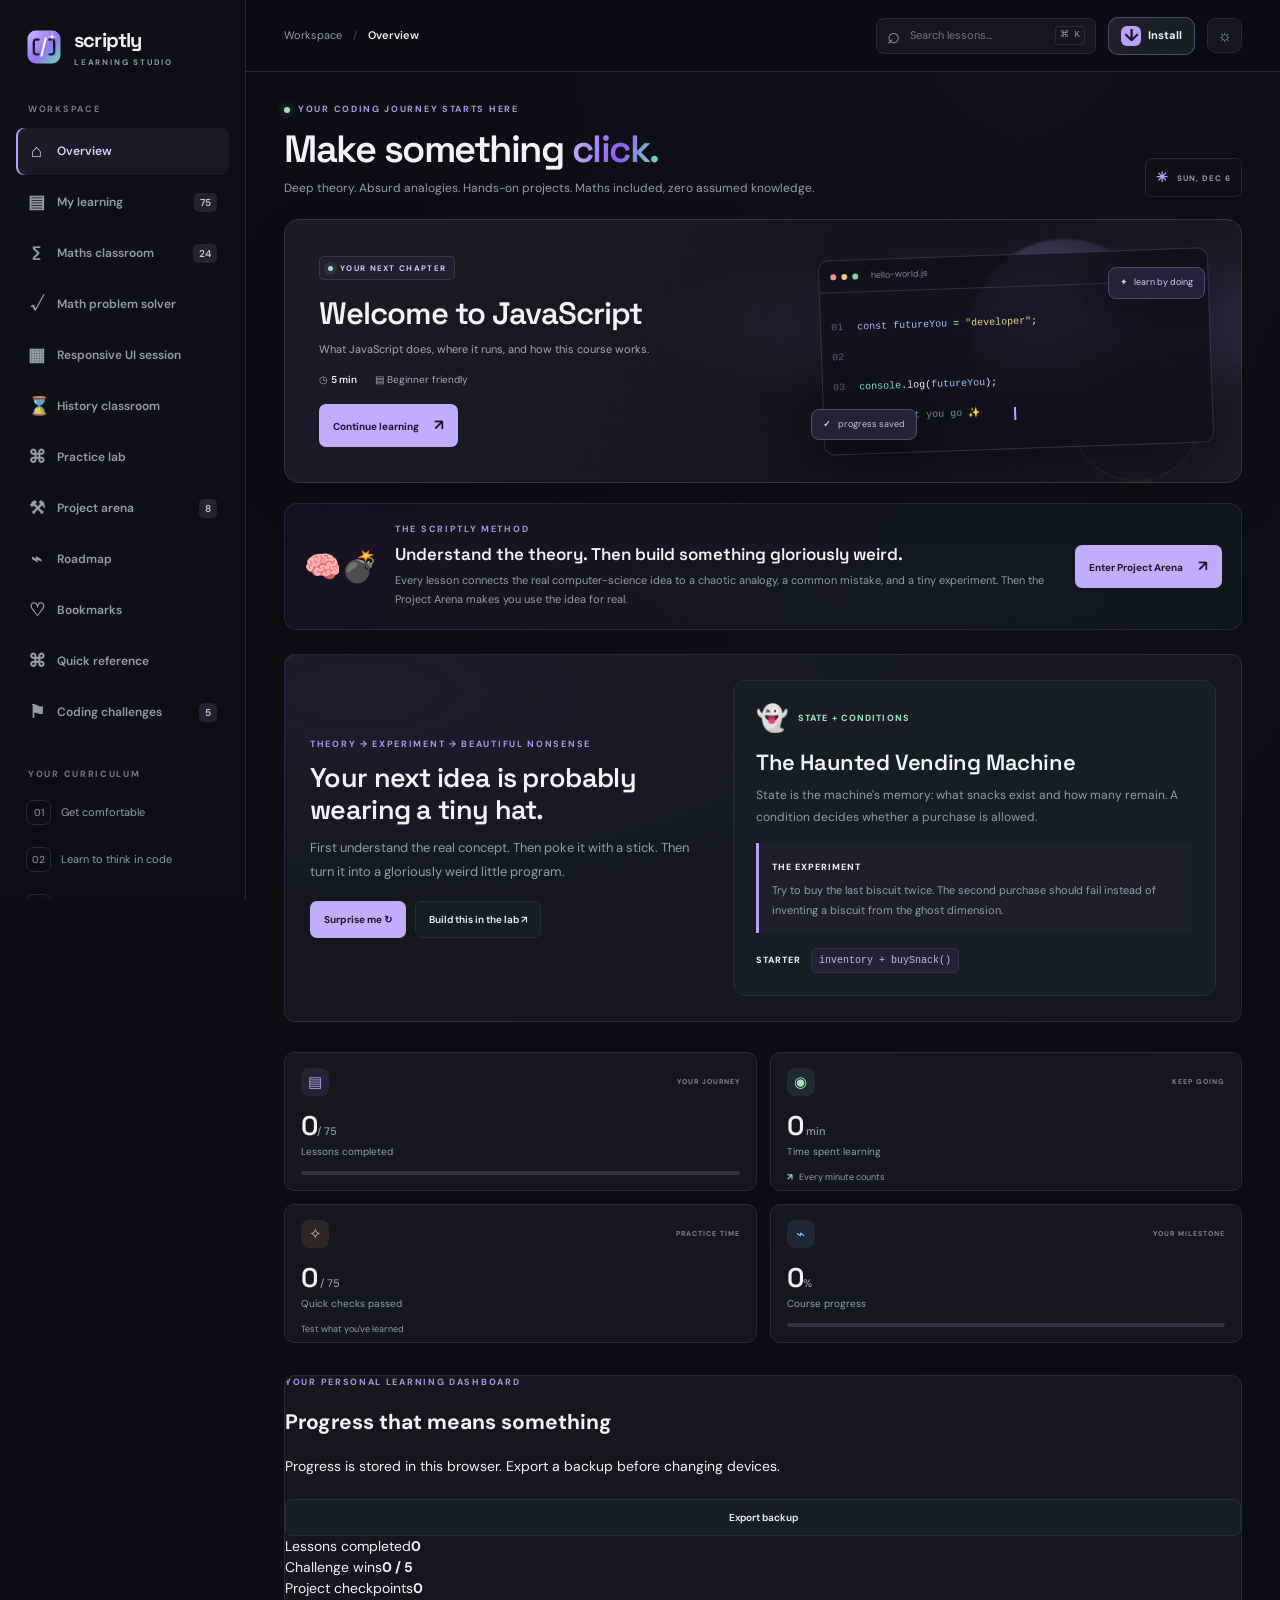
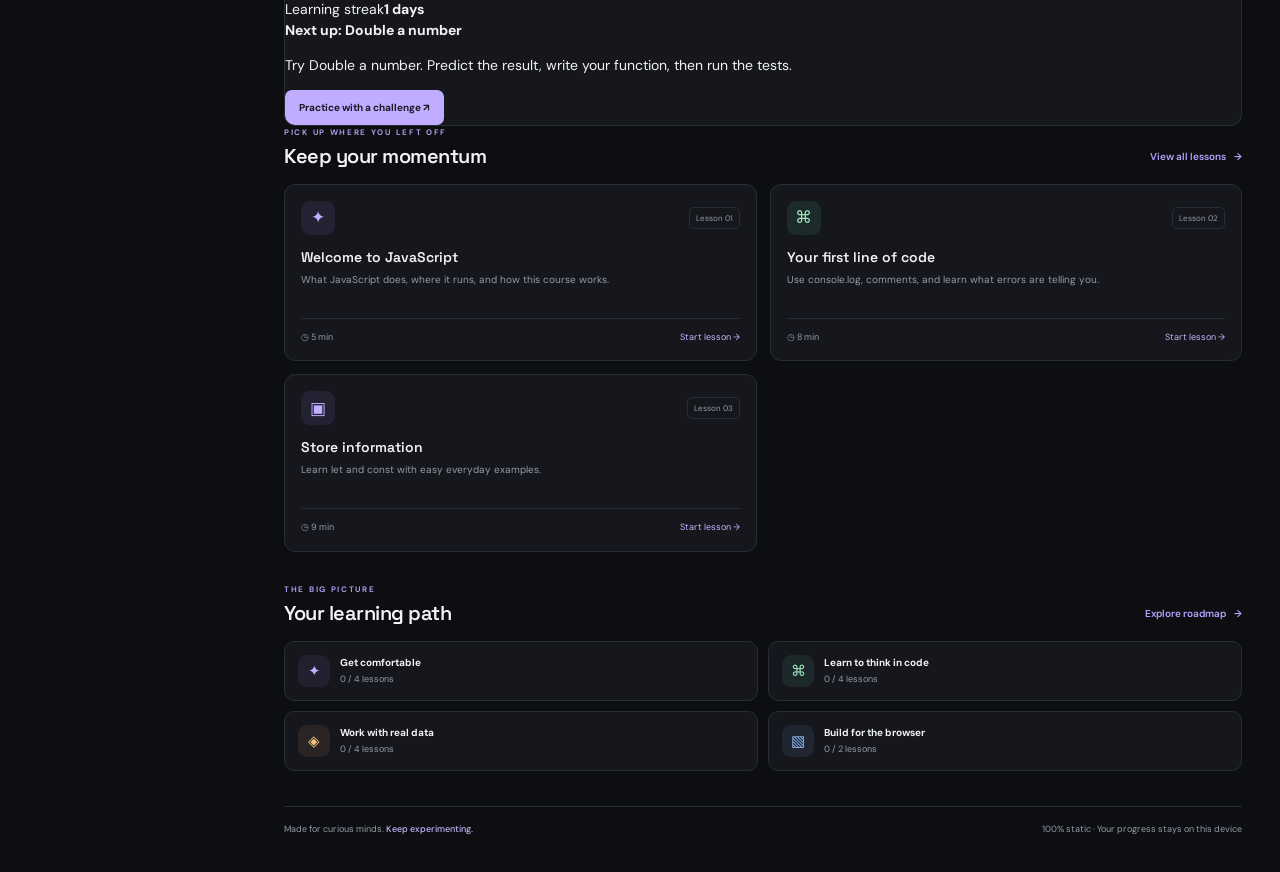
==== commit fa9f9479: "Load Scriptly learning upgrades" ====
--- a/index.html
+++ b/index.html
@@ -22,6 +22,7 @@
   <script src="./vendor/nerdamer/Solve.js" defer></script>
   <script src="./vendor/nerdamer/Extra.js" defer></script>
   <script src="./app.js" defer></script>
+  <script src="./upgrades.js" defer></script>
 </head>
 <body>
   <a class="skip-link" href="#mainContent">Skip to main content</a>
@@ -135,7 +136,7 @@
         <section class="view" id="view-practice">
           <div class="page-heading"><div class="eyebrow">EXPERIMENT WITHOUT FEAR</div><h1>Practice lab<span class="gradient-text">.</span></h1><p>Write JavaScript, run it safely, and see what happens. Break things. Learn things.</p></div>
           <div class="lab-layout">
-            <div class="lab-editor panel"><div class="panel-top"><div><span class="live-dot"></span><strong>playground.js</strong></div><div class="lab-toolbar"><label class="sr-only" for="codeExample">Load a starter example</label><select id="codeExample" class="small-ghost" aria-label="Load a JavaScript example"><option value="">Examples…</option><option value="variables">Variables</option><option value="conditions">If / else</option><option value="loops">Loops</option><option value="arrays">Arrays</option><option value="functions">Functions</option><option value="objects">Objects</option></select><select id="savedSnippets" class="small-ghost" aria-label="Load a saved snippet"><option value="">Saved…</option></select><button type="button" class="small-ghost" id="saveSnippet">Save</button><button type="button" class="small-ghost" id="resetCode">Reset ↺</button></div></div><label for="codeEditor" class="sr-only">JavaScript code editor</label><textarea id="codeEditor" spellcheck="false" autocapitalize="off" autocomplete="off">const name = "future developer";
+            <div class="lab-editor panel"><div class="panel-top"><div><span class="live-dot"></span><strong>playground.js</strong></div><div class="lab-toolbar"><label class="sr-only" for="codeExample">Load a starter example</label><select id="codeExample" class="small-ghost" aria-label="Load a JavaScript example"><option value="">Examples…</option><option value="variables">Variables</option><option value="conditions">If / else</option><option value="loops">Loops</option><option value="arrays">Arrays</option><option value="functions">Functions</option><option value="objects">Objects</option></select><select id="savedSnippets" class="small-ghost" aria-label="Load a saved snippet"><option value="">Saved…</option></select><button type="button" class="small-ghost" id="saveSnippet">Save</button><button type="button" class="small-ghost" id="renameSnippet">Rename saved</button><button type="button" class="small-ghost" id="deleteSnippet">Delete saved</button><button type="button" class="small-ghost" id="exportCode">Export .js</button><button type="button" class="small-ghost" id="importCodeButton">Import .js</button><input id="importCodeFile" type="file" accept=".js,.mjs,.cjs,.txt,text/javascript,text/plain" hidden><button type="button" class="small-ghost" id="resetCode">Reset ↺</button></div></div><label for="codeEditor" class="sr-only">JavaScript code editor</label><textarea id="codeEditor" spellcheck="false" autocapitalize="off" autocomplete="off">const name = "future developer";
 console.log("Hello, " + name + "!");
 console.log(2 + 3);</textarea><div class="editor-footer"><span>JavaScript · runs in a sandbox</span><button type="button" class="run-button" id="runCode">▶ Run code</button></div></div>
             <div class="lab-output panel"><div class="panel-top"><strong>Console output</strong><div class="lab-toolbar"><button type="button" class="small-ghost" id="copyCodeOutput">Copy output</button><button type="button" class="small-ghost" id="clearOutput">Clear</button></div></div><div class="output-body" id="codeOutput"><div class="output-placeholder"><span>⌁</span><strong>Your output appears here</strong><p>Press Run code to see what your JavaScript does.</p></div></div><div class="tip-card"><span>✦</span><div><strong>Experiment tip</strong><p>Try changing the text or numbers, then run the code again.</p></div></div></div>
--- a/style.css
+++ b/style.css
@@ -743,3 +743,16 @@
 @media(prefers-reduced-motion:reduce){
  #view-math-solver *{scroll-behavior:auto}
 }
+
+/* Saved practice snippets */
+#savedSnippets{max-width:100px;min-width:68px}
+#saveSnippet{color:var(--mint);border-color:#70e1c144}
+@media(max-width:620px){.lab-toolbar{flex-wrap:wrap;justify-content:flex-end}.lab-toolbar select{max-width:100px}#savedSnippets{max-width:84px}}
+
+#savedSnippets{max-width:100px;min-width:68px}
+#deleteSnippet{color:var(--orange)}
+#exportCode,#importCodeButton{white-space:nowrap}
+@media(max-width:760px){.lab-toolbar{flex-wrap:wrap;justify-content:flex-end}.lab-toolbar select{max-width:100px}#savedSnippets{max-width:84px}}
+
+/* Beginner-friendly Practice Lab error coach */
+.error-coach{margin:8px 0 12px;padding:12px 13px;border:1px solid var(--line);border-left:3px solid var(--orange);border-radius:7px;background:var(--surface-soft,rgba(245,158,11,.06));color:var(--text)}.error-coach strong{display:block;font-size:11px;margin-bottom:5px}.error-coach p{font-size:11px;line-height:1.6;color:var(--muted);margin:0 0 7px}.error-coach small{display:block;font-size:10px;line-height:1.5;color:var(--text)}
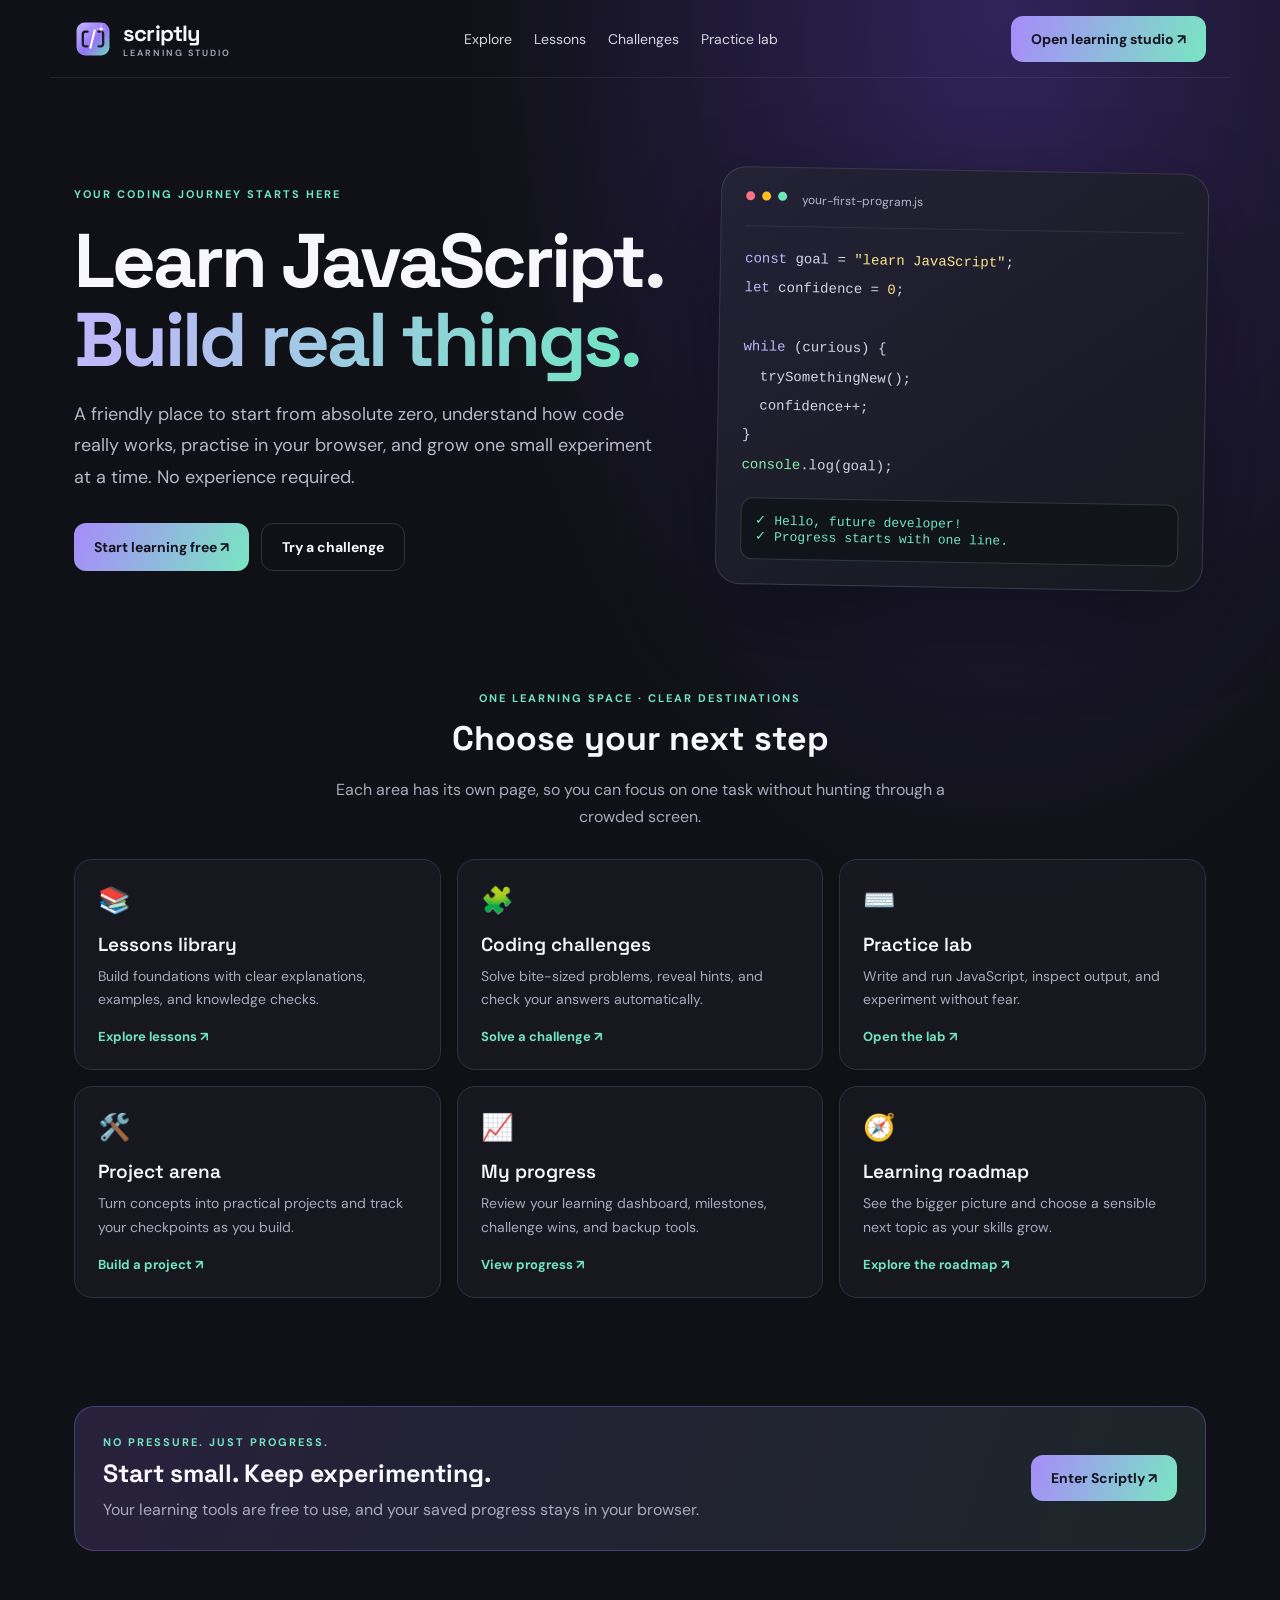
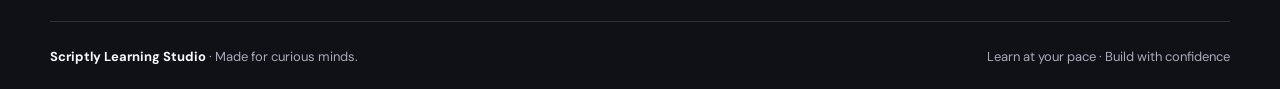
==== commit 53b7cabc: "Create public Scriptly landing page" ====
--- a/index.html
+++ b/index.html
@@ -1,361 +1,23 @@
 <!doctype html>
 <html lang="en">
 <head>
-  <meta charset="utf-8">
-  <meta name="viewport" content="width=device-width, initial-scale=1">
-  <meta name="theme-color" content="#101116">
-  <meta name="color-scheme" content="dark light">
-  <meta name="mobile-web-app-capable" content="yes">
-  <meta name="apple-mobile-web-app-capable" content="yes">
-  <meta name="apple-mobile-web-app-title" content="Scriptly">
-  <link rel="icon" href="./logo.svg" type="image/svg+xml">
-  <link rel="manifest" href="./manifest.json">
-  <meta name="description" content="Learn JavaScript from beginner to advanced with deep theory, hands-on coding projects, practice labs, responsive design lessons, and a maths solver with worked steps.">
-  <title>Scriptly — JavaScript Learning Studio</title>
-  <link rel="preconnect" href="https://fonts.googleapis.com">
-  <link rel="preconnect" href="https://fonts.gstatic.com" crossorigin>
-  <link href="https://fonts.googleapis.com/css2?family=DM+Sans:wght@400;500;600;700&family=Space+Grotesk:wght@400;500;600;700&display=swap" rel="stylesheet">
-  <link rel="stylesheet" href="./style.css">
-    <script src="./vendor/nerdamer/nerdamer.core.js" defer></script>
-  <script src="./vendor/nerdamer/Algebra.js" defer></script>
-  <script src="./vendor/nerdamer/Calculus.js" defer></script>
-  <script src="./vendor/nerdamer/Solve.js" defer></script>
-  <script src="./vendor/nerdamer/Extra.js" defer></script>
-  <script src="./app.js" defer></script>
-  <script src="./upgrades.js" defer></script>
+<meta charset="utf-8"><meta name="viewport" content="width=device-width,initial-scale=1"><meta name="theme-color" content="#101116">
+<meta name="description" content="Start learning JavaScript from zero with friendly lessons, coding challenges, projects, and a hands-on practice lab.">
+<link rel="icon" href="./logo.svg" type="image/svg+xml"><link rel="manifest" href="./manifest.json">
+<link rel="preconnect" href="https://fonts.googleapis.com"><link rel="preconnect" href="https://fonts.gstatic.com" crossorigin>
+<link href="https://fonts.googleapis.com/css2?family=DM+Sans:wght@400;500;600;700&family=Space+Grotesk:wght@400;500;600;700&display=swap" rel="stylesheet">
+<title>Scriptly — Learn JavaScript from Zero</title>
+<style>
+:root{color-scheme:dark;--bg:#101116;--panel:#191a23;--line:#30313e;--muted:#a8a9bb;--text:#f7f7fc;--accent:#a78bfa;--mint:#73e4c1}*{box-sizing:border-box}body{margin:0;background:radial-gradient(ellipse at 78% 0%,#30235a 0,transparent 38%),var(--bg);color:var(--text);font-family:"DM Sans",sans-serif}a{color:inherit;text-decoration:none}.wrap{max-width:1180px;margin:auto;padding:0 24px}.nav{height:78px;display:flex;align-items:center;justify-content:space-between;border-bottom:1px solid #ffffff12}.brand{display:flex;align-items:center;gap:11px;font:700 22px "Space Grotesk",sans-serif;letter-spacing:-.8px}.brand img{width:38px}.brand small{display:block;font:600 9px "DM Sans";letter-spacing:2px;color:var(--muted)}.navlinks{display:flex;gap:22px;color:#d5d3e2;font-size:14px}.navlinks a:hover,.footer a:hover{color:var(--mint)}.hero{padding:92px 0 65px;display:grid;grid-template-columns:1.1fr .9fr;align-items:center;gap:48px}.eyebrow{color:var(--mint);font-size:11px;font-weight:700;letter-spacing:2px}.hero h1{font:700 clamp(44px,6vw,76px)/1.04 "Space Grotesk",sans-serif;letter-spacing:-3px;margin:20px 0}.gradient{background:linear-gradient(100deg,#c4b5fd,#70e5c2);color:transparent;background-clip:text}.hero p{font-size:18px;line-height:1.75;color:#b7b8ca;max-width:580px}.actions{display:flex;gap:12px;flex-wrap:wrap;margin-top:30px}.btn{display:inline-flex;align-items:center;justify-content:center;padding:14px 20px;border-radius:12px;font-weight:700;font-size:14px;border:1px solid var(--line);transition:transform .2s}.btn:hover{transform:translateY(-2px)}.primary{background:linear-gradient(110deg,#a78bfa,#79e6c2);color:#15131e;border:0}.hero-art{border:1px solid #ffffff20;border-radius:25px;background:linear-gradient(145deg,#232236,#171820);padding:24px;box-shadow:0 30px 90px #0005;transform:rotate(1deg)}.windowbar{display:flex;gap:7px;border-bottom:1px solid var(--line);padding-bottom:18px;color:#b5b5c7;font-size:12px}.dot{width:9px;height:9px;border-radius:50%;background:#fb7185}.dot:nth-child(2){background:#fbbf24}.dot:nth-child(3){background:#6ee7b7}.code{font:14px/2.1 ui-monospace,monospace;padding:18px 0;color:#d4d4e8}.purple{color:#c4b5fd}.green{color:#86efac}.yellow{color:#fde68a}.result{padding:14px;background:#11151b;border:1px solid #2d3a3a;border-radius:12px;color:var(--mint);font:13px ui-monospace,monospace}.section{padding:38px 0 70px}.sectionhead{text-align:center;margin:0 auto 28px;max-width:650px}.sectionhead h2{font:700 34px "Space Grotesk";margin:12px 0}.sectionhead p{color:var(--muted);line-height:1.7}.cards{display:grid;grid-template-columns:repeat(3,1fr);gap:16px}.card{padding:23px;border:1px solid var(--line);background:#191a23cc;border-radius:18px;min-height:180px;transition:border-color .2s,transform .2s}.card:hover{border-color:#a78bfa;transform:translateY(-3px)}.cardicon{font-size:26px}.card h3{font:600 19px "Space Grotesk";margin:15px 0 8px}.card p{font-size:14px;line-height:1.7;color:var(--muted);margin:0}.card .go{display:inline-block;margin-top:16px;color:var(--mint);font-size:13px;font-weight:700}.banner{display:flex;align-items:center;justify-content:space-between;gap:24px;padding:28px;border-radius:20px;border:1px solid #8e7cf055;background:linear-gradient(110deg,#28213d,#1c2528)}.banner h2{font:700 25px "Space Grotesk";margin:8px 0}.banner p{color:var(--muted);margin:0;line-height:1.6}.footer{border-top:1px solid var(--line);padding:26px 0;color:var(--muted);font-size:13px;display:flex;justify-content:space-between;gap:12px}.footer strong{color:var(--text)}@media(max-width:760px){.navlinks{display:none}.hero{grid-template-columns:1fr;padding:58px 0 38px;gap:30px}.hero h1{letter-spacing:-2px}.hero p{font-size:16px}.cards{grid-template-columns:1fr 1fr}.banner{align-items:flex-start;flex-direction:column}.footer{flex-direction:column}}@media(max-width:480px){.wrap{padding:0 16px}.cards{grid-template-columns:1fr}.hero-art{padding:16px}.sectionhead h2{font-size:29px}}
+</style>
 </head>
-<body>
-  <a class="skip-link" href="#mainContent">Skip to main content</a>
-  <div class="app-shell">
-    <aside class="sidebar" id="sidebar">
-      <a class="brand" href="#home" aria-label="Scriptly home">
-        <img class="brand-mark" src="./logo.svg" alt="" width="38" height="38">
-        <span class="brand-copy"><strong>scriptly</strong><small>LEARNING STUDIO</small></span>
-      </a>
-      <div class="side-label">WORKSPACE</div>
-      <nav class="main-nav" aria-label="Main navigation">
-        <a class="nav-link active" href="#home" data-view="home"><span class="nav-icon">⌂</span> Overview</a>
-        <a class="nav-link" href="#learn" data-view="learn"><span class="nav-icon">▤</span> My learning <span class="nav-count" id="navLessonCount">42</span></a>
-        <a class="nav-link" href="#math" data-view="math"><span class="nav-icon">∑</span> Maths classroom <span class="nav-count">24</span></a>
-        <a class="nav-link" href="#math-solver" data-view="math-solver"><span class="nav-icon">√</span> Math problem solver</a>
-        <a class="nav-link" href="#responsive" data-view="responsive"><span class="nav-icon">▦</span> Responsive UI session</a>
-        <a class="nav-link" href="#history" data-view="history"><span class="nav-icon">⌛</span> History classroom</a>
-        <a class="nav-link" href="#practice" data-view="practice"><span class="nav-icon">⌘</span> Practice lab</a>
-        <a class="nav-link" href="#projects" data-view="projects"><span class="nav-icon">⚒</span> Project arena <span class="nav-count">8</span></a>
-        <a class="nav-link" href="#roadmap" data-view="roadmap"><span class="nav-icon">⌁</span> Roadmap</a>
-        <a class="nav-link" href="#bookmarks" data-view="bookmarks"><span class="nav-icon">♡</span> Bookmarks</a>
-        <a class="nav-link" href="#reference" data-view="reference"><span class="nav-icon">⌘</span> Quick reference</a>
-      </nav>
-      <div class="side-label course-label">YOUR CURRICULUM</div>
-      <div class="curriculum-mini" id="curriculumMini"></div>
-      <div class="sidebar-bottom">
-        <div class="streak-card">
-          <div class="streak-top"><span class="streak-emoji">✦</span><span class="streak-tag">YOUR MOMENTUM</span></div>
-          <strong><span id="streakDays">0</span> day streak</strong>
-          <p>Small steps make strong developers.</p>
-          <div class="streak-dots" aria-hidden="true"><i></i><i></i><i></i><i></i><i></i><i></i><i></i></div>
-        </div>
-        <button type="button" class="nav-link settings-link" id="exportProgress"><span class="nav-icon">⇩</span> Export my progress</button>
-        <button type="button" class="nav-link settings-link" id="importProgress"><span class="nav-icon">⇧</span> Import progress backup</button>
-        <div class="profile-row"><div class="avatar">JS</div><div><strong>JavaScript learner</strong><small>Learning at your pace</small></div><span class="online-dot"></span></div>
-      </div>
-    </aside>
-
-    <main class="main-area" id="mainContent" tabindex="-1">
-      <header class="topbar">
-        <button type="button" class="icon-button menu-toggle" id="menuToggle" aria-label="Open menu">☰</button>
-        <div class="breadcrumb"><span>Workspace</span><span class="crumb-slash">/</span><strong id="breadcrumbCurrent">Overview</strong></div>
-        <div class="topbar-actions">
-          <label class="search-box"><span>⌕</span><input id="searchInput" type="search" placeholder="Search lessons..." aria-label="Search lessons"><kbd>⌘ K</kbd></label>
-          <button class="install-button" id="installApp" type="button" aria-label="Install Scriptly app"><span class="install-icon" aria-hidden="true">↓</span><span class="install-label">Install</span></button>
-          <button type="button" class="icon-button theme-toggle" id="themeToggle" aria-label="Toggle light and dark theme">☼</button>
-        </div>
-      </header>
-
-      <div class="page-content">
-        <section class="view active" id="view-home">
-          <div class="welcome-row">
-            <div><div class="eyebrow"><span class="eyebrow-dot"></span> YOUR CODING JOURNEY STARTS HERE</div><h1>Make something <span class="gradient-text">click.</span></h1><p class="hero-subtitle">Deep theory. Absurd analogies. Hands-on projects. Maths included, zero assumed knowledge.</p></div>
-            <div class="date-pill"><span class="date-spark">✳</span><span id="todayLabel">YOUR LEARNING SPACE</span></div>
-          </div>
-
-          <div class="hero-card">
-            <div class="hero-grid"></div>
-            <div class="hero-content">
-              <div class="hero-chip"><span class="pulse-dot"></span> YOUR NEXT CHAPTER</div>
-              <h2 id="continueTitle">JavaScript, from zero</h2>
-              <p id="continueDescription">Start with the basics and build confidence as you go.</p>
-              <div class="hero-meta"><span>◷ <b id="continueDuration">8 min</b></span><span>▤ Beginner friendly</span></div>
-              <button type="button" class="primary-button" id="continueButton">Continue learning <span>↗</span></button>
-            </div>
-            <div class="hero-art" aria-hidden="true"><div class="orb orb-one"></div><div class="orb orb-two"></div><div class="code-window"><div class="window-dots"><i></i><i></i><i></i><span>hello-world.js</span></div><div class="code-lines"><p><span class="line-no">01</span> <span class="code-purple">const</span> <span class="code-blue">futureYou</span> = <span class="code-yellow">"developer"</span>;</p><p><span class="line-no">02</span></p><p><span class="line-no">03</span> <span class="code-green">console</span>.log(<span class="code-blue">futureYou</span>);</p><p><span class="line-no">04</span> <span class="code-comment">// look at you go ✨</span></p></div><div class="code-cursor"></div></div><div class="floating-badge badge-top">✦ &nbsp; learn by doing</div><div class="floating-badge badge-bottom"><span>✓</span> progress saved</div></div>
-          </div>
-
-          <div class="course-method-banner"><div class="course-method-icon">🧠💣</div><div><span class="eyebrow">THE SCRIPTLY METHOD</span><h2>Understand the theory. Then build something gloriously weird.</h2><p>Every lesson connects the real computer-science idea to a chaotic analogy, a common mistake, and a tiny experiment. Then the Project Arena makes you use the idea for real.</p></div><button type="button" class="primary-button" data-goto="projects">Enter Project Arena <span>↗</span></button></div>
-          <section class="weird-build panel" aria-labelledby="weirdBuildHeading">
-            <div class="weird-build-copy">
-              <div class="eyebrow">THEORY → EXPERIMENT → BEAUTIFUL NONSENSE</div>
-              <h2 id="weirdBuildHeading">Your next idea is probably wearing a tiny hat.</h2>
-              <p>First understand the real concept. Then poke it with a stick. Then turn it into a gloriously weird little program.</p>
-              <div class="weird-build-actions"><button class="primary-button" id="weirdSurprise" type="button">Surprise me ↻</button><button class="secondary-button weird-build-load" id="weirdBuildNow" type="button">Build this in the lab ↗</button></div>
-            </div>
-            <div class="weird-build-card" aria-live="polite" aria-atomic="true">
-              <div class="weird-build-top"><span id="weirdBuildEmoji" aria-hidden="true">👻</span><span id="weirdBuildConcept">STATE + CONDITIONS</span></div>
-              <h3 id="weirdBuildName">The Haunted Vending Machine</h3>
-              <p id="weirdBuildTheory">State is the machine's memory: what snacks exist and how many remain. A condition decides whether a purchase is allowed.</p>
-              <div class="weird-build-experiment"><strong>THE EXPERIMENT</strong><p id="weirdBuildExperiment">Try to buy the last biscuit twice. The second purchase should fail instead of inventing a biscuit from the ghost dimension.</p></div>
-              <p class="weird-build-starter"><span>STARTER</span> <code id="weirdBuildStarterLabel">inventory + buySnack()</code></p>
-            </div>
-          </section>
-          <div class="stats-grid">
-            <article class="stat-card"><div class="stat-heading"><span class="stat-icon violet">▤</span><span class="stat-trend">YOUR JOURNEY</span></div><div class="stat-number"><span id="statCompleted">0</span><small>/ 75</small></div><p>Lessons completed</p><div class="mini-progress"><span id="statLessonBar"></span></div></article>
-            <article class="stat-card"><div class="stat-heading"><span class="stat-icon mint">◉</span><span class="stat-trend">KEEP GOING</span></div><div class="stat-number"><span id="statMinutes">0</span><small> min</small></div><p>Time spent learning</p><div class="stat-note"><span class="mint-text">↗</span> Every minute counts</div></article>
-            <article class="stat-card"><div class="stat-heading"><span class="stat-icon orange">✧</span><span class="stat-trend">PRACTICE TIME</span></div><div class="stat-number"><span id="statQuizzes">0</span><small> / 75</small></div><p>Quick checks passed</p><div class="stat-note">Test what you've learned</div></article>
-            <article class="stat-card"><div class="stat-heading"><span class="stat-icon blue">⌁</span><span class="stat-trend">YOUR MILESTONE</span></div><div class="stat-number"><span id="statPercent">0</span><small>%</small></div><p>Course progress</p><div class="mini-progress blue-progress"><span id="statCourseBar"></span></div></article>
-          </div>
-
-          <div class="section-heading"><div><div class="eyebrow">PICK UP WHERE YOU LEFT OFF</div><h2>Keep your momentum</h2></div><button type="button" class="text-button" data-goto="learn">View all lessons <span>→</span></button></div>
-          <div class="learning-grid" id="continueGrid"></div>
-
-          <div class="section-heading roadmap-heading"><div><div class="eyebrow">THE BIG PICTURE</div><h2>Your learning path</h2></div><button type="button" class="text-button" data-goto="roadmap">Explore roadmap <span>→</span></button></div>
-          <div class="roadmap-strip" id="roadmapStrip"></div>
-          <footer class="site-footer"><span>Made for curious minds. <b>Keep experimenting.</b></span><span>100% static · Your progress stays on this device</span></footer>
-        </section>
-
-        <section class="view" id="view-learn">
-          <div class="page-heading"><div class="eyebrow">THE COURSE LIBRARY</div><h1>My learning<span class="gradient-text">.</span></h1><p>Clear explanations, tiny examples, and practice that builds on itself.</p></div>
-          <div class="filter-row"><div class="filter-pills" id="lessonFilters"><button type="button" class="filter-pill active" data-filter="all">All lessons</button><button type="button" class="filter-pill" data-filter="incomplete">To do</button><button type="button" class="filter-pill" data-filter="completed">Completed</button></div><span class="muted" id="lessonResultsCount">75 lessons</span></div>
-          <div class="lesson-library" id="lessonLibrary"></div>
-        </section>
-
-        <section class="view" id="view-lesson">
-          <button type="button" class="back-link" data-goto="learn">← Back to all lessons</button>
-          <div id="lessonDetail"></div>
-        </section>
-
-        <section class="view" id="view-practice">
-          <div class="page-heading"><div class="eyebrow">EXPERIMENT WITHOUT FEAR</div><h1>Practice lab<span class="gradient-text">.</span></h1><p>Write JavaScript, run it safely, and see what happens. Break things. Learn things.</p></div>
-          <div class="lab-layout">
-            <div class="lab-editor panel"><div class="panel-top"><div><span class="live-dot"></span><strong>playground.js</strong></div><div class="lab-toolbar"><label class="sr-only" for="codeExample">Load a starter example</label><select id="codeExample" class="small-ghost" aria-label="Load a JavaScript example"><option value="">Examples…</option><option value="variables">Variables</option><option value="conditions">If / else</option><option value="loops">Loops</option><option value="arrays">Arrays</option><option value="functions">Functions</option><option value="objects">Objects</option></select><select id="savedSnippets" class="small-ghost" aria-label="Load a saved snippet"><option value="">Saved…</option></select><button type="button" class="small-ghost" id="saveSnippet">Save</button><button type="button" class="small-ghost" id="renameSnippet">Rename saved</button><button type="button" class="small-ghost" id="deleteSnippet">Delete saved</button><button type="button" class="small-ghost" id="exportCode">Export .js</button><button type="button" class="small-ghost" id="importCodeButton">Import .js</button><input id="importCodeFile" type="file" accept=".js,.mjs,.cjs,.txt,text/javascript,text/plain" hidden><button type="button" class="small-ghost" id="resetCode">Reset ↺</button></div></div><label for="codeEditor" class="sr-only">JavaScript code editor</label><textarea id="codeEditor" spellcheck="false" autocapitalize="off" autocomplete="off">const name = "future developer";
-console.log("Hello, " + name + "!");
-console.log(2 + 3);</textarea><div class="editor-footer"><span>JavaScript · runs in a sandbox</span><button type="button" class="run-button" id="runCode">▶ Run code</button></div></div>
-            <div class="lab-output panel"><div class="panel-top"><strong>Console output</strong><div class="lab-toolbar"><button type="button" class="small-ghost" id="copyCodeOutput">Copy output</button><button type="button" class="small-ghost" id="clearOutput">Clear</button></div></div><div class="output-body" id="codeOutput"><div class="output-placeholder"><span>⌁</span><strong>Your output appears here</strong><p>Press Run code to see what your JavaScript does.</p></div></div><div class="tip-card"><span>✦</span><div><strong>Experiment tip</strong><p>Try changing the text or numbers, then run the code again.</p></div></div></div>
-          </div>
-          <div class="practice-callout"><span class="callout-icon">☻</span><div><strong>Just getting started?</strong><p>That's exactly where you should be. The best way to learn is to try one small change at a time.</p></div><button type="button" class="text-button" data-goto="learn">Start a lesson →</button></div>
-        </section>
-
-        <section class="view" id="view-projectdetail"><div id="projectDetailBody"></div></section>
-        <section class="view" id="view-projects">
-          <div class="page-heading"><div class="eyebrow">BUILD WEIRD THINGS. LEARN REAL SKILLS.</div><h1>Project arena<span class="gradient-text">.</span></h1><p>Eight free projects, from tiny chaos to portfolio-worthy builds. Each one has a mission, checkpoints, concepts, and optional hints.</p></div>
-          <div class="project-philosophy"><span>🧠💥</span><div><strong>The rule: struggle usefully, not mysteriously.</strong><p>Read the mission. Build one checkpoint. Test it. Break it. Fix it. Copying a solution before trying is like watching someone else eat your pizza and claiming you are full.</p></div></div>
-          <div class="project-summary"><div><strong>8</strong><span>guided projects</span></div><div><strong>4</strong><span>difficulty levels</span></div><div><strong>0₹</strong><span>tools or subscriptions</span></div></div>
-          <div class="project-grid" id="projectGrid"></div>
-        </section>
-
-        <section class="view" id="view-math">
-          <div class="page-heading"><div class="eyebrow">MATH WITHOUT THE MYSTERY</div><h1>Maths classroom<span class="gradient-text">.</span></h1><p>Learn maths from zero to advanced topics: number sense, algebra, functions, vectors, matrices, probability, statistics, calculus, complex numbers and numerical methods. Then connect useful ideas to JavaScript. No assumed knowledge; no shame for asking why.</p></div>
-          <div class="math-roadmap-note"><h3>🧠 Your learning path: start at the beginning</h3><p><strong>Stage 1 — Build number sense:</strong> place value, addition, subtraction, multiplication, division, factors and fractions. <strong>Stage 2 — Work with quantities:</strong> decimals, rounding, percentages, ratios and unit rates. <strong>Stage 3 — Think symbolically:</strong> expressions, equations, functions and logic. <strong>Stage 4 — Apply maths:</strong> geometry, statistics, probability and word problems. <strong>Stage 5 — Advanced maths:</strong> logarithms, sequences, systems, vectors, matrices, calculus, trigonometry, complex numbers, graph theory and numerical methods. Each lesson teaches the idea, shows worked examples, points out traps, and checks your understanding.</p></div><div class="math-roadmap-note"><h3>🧠 What maths do you actually need for JavaScript?</h3><p><strong>Start here:</strong> arithmetic, percentages, ratios, basic algebra, functions, and logic. <strong>Learn when relevant:</strong> binary/bitwise operations, statistics, geometry, and trigonometry. <strong>Specialist paths:</strong> calculus and advanced linear algebra are not required for most web development. Pick the topics that match what you want to build.</p></div>
-          <div class="library-toolbar"><span id="mathLessonCount">45 math lessons</span><span class="math-label">THEORY + ANALOGIES + PRACTICE</span></div>
-          <div class="lesson-library" id="mathLessonLibrary"></div>
-        </section>
-
-
-        <section class="view" id="view-history">
-          <div class="page-heading history-heading">
-            <div class="eyebrow">IDEAS HAVE A HISTORY</div>
-            <h1>History classroom<span class="gradient-text">.</span></h1>
-            <p>Understand not only how maths and JavaScript work, but why people invented them. Follow the problems, people, discoveries, and engineering decisions that shaped the tools you are learning today.</p>
-          </div>
-          <div class="history-principle">
-            <div class="history-principle-icon">🧭</div>
-            <div><strong>Learn the story, not just the dates.</strong><p>Every era begins with a human problem. Follow the problem → idea → method → modern use. Dates are approximate where a discovery developed over centuries, and credit often belongs to many people and cultures—not one lone genius.</p></div>
-          </div>
-          <div class="history-tab-row" role="tablist" aria-label="Choose a history timeline">
-            <button type="button" class="history-tab active" data-history-tab="maths" role="tab" aria-selected="true">∑ History of mathematics</button>
-            <button type="button" class="history-tab" data-history-tab="javascript" role="tab" aria-selected="false">⌘ History of JavaScript</button>
-            <button type="button" class="history-tab" data-history-tab="deep-dive" role="tab" aria-selected="false">📚 Topic-by-topic deep dive</button>
-          </div>
-          <section class="history-panel active" id="history-maths" data-history-panel="maths" role="tabpanel">
-            <div class="history-intro"><span class="history-kicker">TIMELINE A</span><h2>How humanity learned to count, measure, and reason</h2><p>Maths did not appear as one finished textbook. It grew from trade, calendars, building, astronomy, philosophical proof, number systems, algebra, and the need to describe change.</p></div>
-            <div class="history-timeline">
-              <article class="history-event"><div class="history-date">c. 3000–1800 BCE</div><div class="history-event-body"><h3>Counting becomes a tool of civilisation</h3><p>Mesopotamian scribes developed sophisticated arithmetic and a base-60 place-value tradition; Egyptian scribes used practical arithmetic and geometry for administration, trade, and land measurement. These traditions were not identical, and both changed over time.</p><div class="history-why"><strong>Why it matters now</strong>Place value and number systems let us represent large quantities and calculate systematically. Base 60 still echoes in 60 seconds per minute and 360 degrees in a circle.</div><div class="history-try"><strong>Try it</strong>Write 1 hour 25 minutes as minutes. Explain why 1 hour is 60 minutes, not 100.</div></div></article>
-              <article class="history-event"><div class="history-date">c. 1800 BCE onward</div><div class="history-event-body"><h3>Tables, algorithms, and repeatable procedures</h3><p>Ancient Babylonian tablets recorded multiplication tables, reciprocal tables, and methods for solving practical numerical problems. A written procedure could be followed by another person—a powerful ancestor of an algorithm.</p><div class="history-why"><strong>Why it matters now</strong>An algorithm is a finite, ordered method for solving a problem. JavaScript functions and loops are modern ways to express such procedures.</div><div class="history-try"><strong>Try it</strong>Write step-by-step instructions for finding the largest of three numbers. Test the steps on three different sets.</div></div></article>
-              <article class="history-event"><div class="history-date">c. 600–300 BCE</div><div class="history-event-body"><h3>Greek mathematics develops proof</h3><p>Greek mathematicians including Thales, Pythagoras' school, and Euclid helped develop traditions of deductive reasoning. Euclid's <em>Elements</em>, compiled around 300 BCE, organised geometry through definitions, axioms, and proofs.</p><div class="history-why"><strong>Why it matters now</strong>A result is stronger when you can explain why it must follow, not merely observe that it worked once. Proof-like reasoning helps us test code and mathematical claims.</div><div class="history-try"><strong>Try it</strong>Draw three right triangles of different sizes and test the Pythagorean relationship. Then explain why examples alone are not a general proof.</div></div></article>
-              <article class="history-event"><div class="history-date">Ancient India · first millennium BCE and later</div><div class="history-event-body"><h3>Number notation and calculation traditions grow</h3><p>Indian mathematical traditions contributed to the development and transmission of the decimal place-value system and the use of zero as a number. The history unfolded over centuries; it was not a single invention on one date.</p><div class="history-why"><strong>Why it matters now</strong>In a place-value system, the position of a digit changes its value. Zero can act as a placeholder and, in arithmetic, as a number with its own rules.</div><div class="history-try"><strong>Try it</strong>Compare 205, 250, and 25. Explain what each zero does, and why 205 is not the same as 25.</div></div></article>
-              <article class="history-event"><div class="history-date">c. 499 CE</div><div class="history-event-body"><h3>Aryabhata connects calculation and astronomy</h3><p>Indian mathematician and astronomer Aryabhata wrote the <em>Aryabhatiya</em>, covering topics such as arithmetic, algebraic methods, and trigonometry, with applications to astronomy.</p><div class="history-why"><strong>Why it matters now</strong>Mathematical models turn observations into predictions. Modern simulations and software do the same, while depending on assumptions and measurement quality.</div><div class="history-try"><strong>Try it</strong>Make a small table of an object's distance after 1, 2, 3, and 4 seconds at a constant speed. Describe the pattern.</div></div></article>
-              <article class="history-event"><div class="history-date">628 CE</div><div class="history-event-body"><h3>Brahmagupta writes rules for zero and negative numbers</h3><p>In the <em>Brahmasphutasiddhanta</em>, Brahmagupta gave influential rules for arithmetic involving zero, debts and fortunes (a way to think about negative and positive quantities), and equations.</p><div class="history-why"><strong>Why it matters now</strong>Negative numbers model values below a reference point, debts, temperature changes, and movement in opposite directions. Zero requires special care: division by zero is not defined in ordinary arithmetic.</div><div class="history-try"><strong>Try it</strong>Model a bank balance of −₹200 followed by a deposit of ₹350. Show the arithmetic and explain the final balance.</div></div></article>
-              <article class="history-event"><div class="history-date">8th–13th centuries</div><div class="history-event-body"><h3>Scholars translate, critique, and extend mathematics</h3><p>Mathematical knowledge moved across languages and regions through translation, teaching, trade, and scholarship. Scholars working in the Islamic world preserved and extended Greek, Indian, and other traditions; al-Khwarizmi's 9th-century work helped shape algebra, and the word “algorithm” derives from the Latinised form of his name.</p><div class="history-why"><strong>Why it matters now</strong>Knowledge advances through communities that share, question, and improve methods. “Algebra” and “algorithm” preserve traces of this connected history.</div><div class="history-try"><strong>Try it</strong>Solve x + 7 = 19 by undoing the addition. Write the same solution as a repeatable algorithm.</div></div></article>
-              <article class="history-event"><div class="history-date">1202</div><div class="history-event-body"><h3>Fibonacci helps spread Hindu-Arabic numerals in Europe</h3><p>Leonardo of Pisa, known as Fibonacci, published <em>Liber Abaci</em>, introducing European merchants to calculation methods using Hindu-Arabic numerals. These numerals were not invented by Fibonacci; they reached Europe through a much longer exchange of knowledge.</p><div class="history-why"><strong>Why it matters now</strong>Notation affects how easy it is to calculate. Positional numerals make written arithmetic and algorithms far more practical than many older numeral systems.</div><div class="history-try"><strong>Try it</strong>Calculate 47 × 16 using written multiplication, then use a decomposition such as 47 × (10 + 6). Compare the methods.</div></div></article>
-              <article class="history-event"><div class="history-date">17th century</div><div class="history-event-body"><h3>Algebra, analytic geometry, and calculus change the questions</h3><p>Descartes and Fermat helped connect algebra with geometry. Newton and Leibniz independently developed foundational forms of calculus, providing tools for rates of change and accumulation. Their work built on earlier mathematical ideas.</p><div class="history-why"><strong>Why it matters now</strong>Functions connect inputs to outputs; derivatives describe instantaneous rates of change, and integrals describe accumulation. These ideas underpin physics, optimisation, graphics, and scientific computing.</div><div class="history-try"><strong>Try it</strong>Record a moving object's distance every second. Estimate its speed over each interval and explain how shorter intervals improve the estimate.</div></div></article>
-              <article class="history-event"><div class="history-date">17th–20th centuries</div><div class="history-event-body"><h3>Probability, statistics, logic, and computation mature</h3><p>Probability and statistics developed through many contributors and applications, from games of chance to astronomy, medicine, and public life. Formal logic and mathematical models of computation later helped clarify what procedures can be computed and how.</p><div class="history-why"><strong>Why it matters now</strong>Statistics helps us summarise uncertain data; logic gives us conditions; and computation turns formal procedures into executable instructions.</div><div class="history-try"><strong>Try it</strong>Flip a coin 20 times, record heads and tails, and compare the observed fraction of heads with 1/2. Explain why a small sample need not match exactly.</div></div></article>
-              <article class="history-event"><div class="history-date">Today</div><div class="history-event-body"><h3>Mathematics powers software—and software helps explore maths</h3><p>Computers can calculate, visualise, simulate, and search, but they still follow representations and algorithms designed by people. Floating-point arithmetic also means many decimal fractions are only approximations in binary.</p><div class="history-why"><strong>Why it matters now</strong>Learning maths history makes concepts less arbitrary: place value, algebra, functions, logic, and approximation each answer a real family of problems.</div><div class="history-try"><strong>Try it</strong>Run <code>console.log(0.1 + 0.2)</code> in the practice lab. Explain why a tiny display difference is a representation issue, not evidence that addition has stopped working.</div></div></article>
-            </div>
-            <div class="history-project"><span class="history-kicker">MINI PROJECT</span><h3>Build a “maths idea museum”</h3><p>Choose five timeline events. For each one, write the problem, the new idea or method, one worked example, and one modern use. Add a JavaScript object for each event and render the museum as a list sorted by date. Include a note about uncertainty or shared contributions wherever appropriate.</p><button type="button" class="primary-button" data-goto="practice">Open practice lab ↗</button></div>
-          </section>
-          <section class="history-panel" id="history-javascript" data-history-panel="javascript" role="tabpanel" hidden>
-            <div class="history-intro"><span class="history-kicker">TIMELINE B</span><h2>How JavaScript became the language of the web</h2><p>JavaScript began as a way to make web pages interactive. Standardisation, better engines, server runtimes, modules, and asynchronous features helped it grow into a language used across browsers, servers, tools, and applications.</p></div>
-            <div class="history-timeline">
-              <article class="history-event"><div class="history-date">1989–1991</div><div class="history-event-body"><h3>The Web is born as a system of linked documents</h3><p>Tim Berners-Lee developed the foundations of the World Wide Web at CERN: HTML, URLs, HTTP, a browser, and a server. Early web pages were primarily documents, so developers soon wanted richer interaction.</p><div class="history-why"><strong>Why it matters now</strong>HTML describes document structure, CSS controls presentation, and JavaScript adds behaviour. They solve different but cooperating problems.</div><div class="history-try"><strong>Try it</strong>On any page you build, label one piece of structure, one visual style, and one behaviour. Explain which web technology should own each job.</div></div></article>
-              <article class="history-event"><div class="history-date">1995</div><div class="history-event-body"><h3>JavaScript is created for the browser</h3><p>Brendan Eich created the first version at Netscape in 1995. It was developed very quickly for browser scripting and initially used the name Mocha, then LiveScript, before being renamed JavaScript. The JavaScript name was a marketing decision during Java's popularity; JavaScript and Java are different languages.</p><div class="history-why"><strong>Why it matters now</strong>The language's original purpose explains its close relationship with browser events, documents, and user interaction—and why it can feel flexible in ways that surprise beginners.</div><div class="history-try"><strong>Try it</strong>Make a button that changes a heading. Identify the event, the instruction that runs, and the visible result.</div></div></article>
-              <article class="history-event"><div class="history-date">1997</div><div class="history-event-body"><h3>ECMAScript gives the language a shared standard</h3><p>ECMA International published the first ECMAScript specification in 1997. JavaScript is the best-known implementation of the ECMAScript language standard, alongside host-specific APIs provided by browsers or other runtimes.</p><div class="history-why"><strong>Why it matters now</strong>A standard helps engines agree on language behaviour. The language itself is distinct from browser APIs such as the DOM and from runtime APIs such as Node.js file access.</div><div class="history-try"><strong>Try it</strong>Sort features into “core JavaScript” (for example, arrays and functions) and “browser API” (for example, document.querySelector).</div></div></article>
-              <article class="history-event"><div class="history-date">2000s</div><div class="history-event-body"><h3>Dynamic pages become everyday web experiences</h3><p>DOM scripting, events, and techniques often grouped under the name AJAX allowed pages to update parts of their content without a full reload. Libraries helped developers cope with browser differences.</p><div class="history-why"><strong>Why it matters now</strong>Modern interactive apps still listen for events, update the DOM, and request data in the background—even though today's APIs are more capable.</div><div class="history-try"><strong>Try it</strong>Build a live character counter. Update a message on every input event without refreshing the page.</div></div></article>
-              <article class="history-event"><div class="history-date">2009</div><div class="history-event-body"><h3>Node.js brings JavaScript beyond the browser</h3><p>Node.js made it practical to run JavaScript outside a browser, including on servers and in developer tools. It helped JavaScript become a full-stack language, though browser and Node.js APIs remain different.</p><div class="history-why"><strong>Why it matters now</strong>The same language can run in different environments, but available APIs depend on where the code executes.</div><div class="history-try"><strong>Try it</strong>Compare <code>console.log("hello")</code> in a browser console with the same statement in Node.js. Then list which environment provides document.</div></div></article>
-              <article class="history-event"><div class="history-date">2015 · ECMAScript 2015 (ES6)</div><div class="history-event-body"><h3>A major modernisation makes everyday code clearer</h3><p>ES2015 introduced or standardised major features including let and const, arrow functions, classes, template literals, destructuring, modules, promises, and more. The language continued evolving through yearly editions.</p><div class="history-why"><strong>Why it matters now</strong>These are core tools in modern tutorials and codebases. Learning the older ideas behind them helps you understand why the newer syntax exists.</div><div class="history-try"><strong>Try it</strong>Write a function declaration and an arrow function for the same calculation. Compare their syntax, then learn when their behaviour differs.</div></div></article>
-              <article class="history-event"><div class="history-date">2017</div><div class="history-event-body"><h3>async/await makes asynchronous code easier to read</h3><p>Async functions and await became part of ECMAScript 2017, building on Promises. They let developers express many asynchronous workflows in a style that reads more like sequential code.</p><div class="history-why"><strong>Why it matters now</strong>Fetching data, waiting for a response, and handling failures are central to modern apps. await does not freeze the whole browser while the operation completes.</div><div class="history-try"><strong>Try it</strong>Compare a Promise chain with an async function that awaits the same result. Add a try/catch error path.</div></div></article>
-              <article class="history-event"><div class="history-date">2010s–2020s</div><div class="history-event-body"><h3>Modules, tooling, and frameworks reshape development</h3><p>ES modules, package managers, bundlers, testing tools, browser APIs, and UI frameworks changed how large applications are organised. TypeScript also became widely used as a typed language that builds on JavaScript, but it is not itself the ECMAScript standard.</p><div class="history-why"><strong>Why it matters now</strong>Good structure helps projects grow without becoming a spaghetti monster. You can still learn the foundations with plain HTML, CSS, and JavaScript.</div><div class="history-try"><strong>Try it</strong>Split a tiny calculator into one module for pure calculations and another for page interaction. Explain why the separation helps testing.</div></div></article>
-              <article class="history-event"><div class="history-date">Today</div><div class="history-event-body"><h3>JavaScript is a living language and ecosystem</h3><p>ECMAScript continues to evolve through a public standards process. Browser engines and server runtimes implement features over time, so compatibility and clear documentation remain important.</p><div class="history-why"><strong>Why it matters now</strong>Do not learn JavaScript as a pile of magic words. Learn the core model, practise with projects, and use reliable documentation to check details.</div><div class="history-try"><strong>Try it</strong>Pick one feature you learned, explain the problem it solves, write a small demo, and check its current support in MDN documentation.</div></div></article>
-            </div>
-            <div class="history-project"><span class="history-kicker">MINI PROJECT</span><h3>Build an interactive JavaScript timeline</h3><p>Create an array of timeline objects with year, title, explanation, and a “why it mattered” field. Render the events as cards, add a filter for browser versus server milestones, and write a test that confirms the events are sorted chronologically.</p><button type="button" class="primary-button" data-goto="practice">Open practice lab ↗</button></div>
-          </section>
-
-          <section class="history-panel" id="history-deep-dive" data-history-panel="deep-dive" role="tabpanel" hidden>
-            <div class="history-intro"><span class="history-kicker">TOPIC-BY-TOPIC DEEP DIVE</span><h2>Every topic has a backstory</h2><p>Do not memorise a feature as if it fell out of the sky. For each topic, investigate the human problem, the place and period where the idea took shape, the method people developed, how it changed, what is often misunderstood, and where you still meet it today. These are long historical developments—not always single inventions with one inventor or one exact birthday.</p></div>
-            <div class="history-deep-note"><strong>How to read every topic</strong><span><b>WHY</b> the problem mattered · <b>WHERE</b> and in what setting it developed · <b>HOW</b> the solution worked · <b>EVOLUTION</b> what changed later · <b>MYTH CHECK</b> what not to oversimplify · <b>REBUILD</b> a practical activity.</span></div>
-            <div class="history-topic-group"><div class="history-topic-group-heading"><span>PART I</span><h2>Mathematics: the ideas behind the symbols</h2><p>Maths grew through everyday work, scholarly traditions, trade, astronomy, navigation, science, and communication between cultures.</p></div>
-              <article class="history-topic-card"><div class="history-topic-number">MATH 01</div><h3>Counting, tally marks, and number systems</h3><p class="history-topic-lead">The original challenge: remember quantities when the objects are no longer in front of you.</p><div class="history-topic-facts"><div><strong>WHY it emerged</strong><p>Communities needed to track animals, harvests, debts, goods, work, and time. A tally externalised memory: instead of trusting a tired brain to remember 37 sheep, a person could keep marks or tokens.</p></div><div><strong>WHERE it developed</strong><p>Counting practices arose independently in many societies. Archaeological records from different regions show tallying and accounting long before modern written mathematics. There is no single birthplace of counting.</p></div><div><strong>HOW it works</strong><p>A number represents a quantity; a numeral is a written or spoken representation of that number. Different numeral systems encode quantities in different ways. Unary tally marks are simple but become awkward for large totals.</p></div><div><strong>EVOLUTION + myth check</strong><p>Grouping marks, written numerals, place value, and positional notation made large calculations more efficient. No one culture invented every part of mathematics, and number symbols are not the same thing as the quantities they represent.</p></div></div><div class="history-topic-now"><strong>WHY it matters now</strong>Arrays, counters, database records, inventory software, and program variables all represent information that people once tracked manually.</div><div class="history-topic-rebuild"><strong>REBUILD IT</strong>Count 23 imaginary apples using tally marks, groups of five, and decimal notation. Compare which representation is easiest to read and calculate with.</div></article>
-              <article class="history-topic-card"><div class="history-topic-number">MATH 02</div><h3>Place value, base 10, and the number zero</h3><p class="history-topic-lead">The breakthrough: a digit's position can carry meaning, so a small set of symbols can express enormous quantities.</p><div class="history-topic-facts"><div><strong>WHY it emerged</strong><p>Commerce, astronomy, taxation, and calculation demanded a compact way to record and manipulate numbers. Repeating a unique symbol for every unit is cumbersome; positional notation lets a digit mean different amounts in different columns.</p></div><div><strong>WHERE it developed</strong><p>Base-60 positional methods were used in Mesopotamia. The decimal place-value numeral system that ultimately spread globally developed through Indian mathematical traditions and was transmitted and elaborated through scholarly networks, including the Islamic world, before becoming widespread in Europe.</p></div><div><strong>HOW it works</strong><p>In 472, the 4 means four hundreds, the 7 means seven tens, and the 2 means two ones. Zero can hold an empty place (as in 402) and also function as a number in arithmetic. Those roles are related but not identical.</p></div><div><strong>EVOLUTION + myth check</strong><p>Zero's use developed over time: placeholder symbols, positional notation, and explicit arithmetic rules were not all introduced in one moment. The story is a chain of innovations, translations, teaching, and refinement—not a one-person invention.</p></div></div><div class="history-topic-now"><strong>WHY it matters now</strong>Computers store numbers using binary place value. Decimal notation is convenient for humans; binary notation is convenient for digital hardware. The same positional principle appears in both.</div><div class="history-topic-rebuild"><strong>REBUILD IT</strong>Expand 5,082 as 5×1000 + 0×100 + 8×10 + 2. Then explain why removing the zero changes the number.</div></article>
-              <article class="history-topic-card"><div class="history-topic-number">MATH 03</div><h3>Fractions, ratios, and proportional reasoning</h3><p class="history-topic-lead">The problem: divide fairly, compare unlike quantities, and scale recipes, maps, land, or building plans.</p><div class="history-topic-facts"><div><strong>WHY it emerged</strong><p>Whole numbers cannot describe every sharing or measurement problem. Dividing grain among families, calculating parts of a field, mixing materials, and comparing prices all require a way to express parts of a whole or relationships between quantities.</p></div><div><strong>WHERE it developed</strong><p>Egyptian and Mesopotamian mathematical records include fraction methods, while many other cultures developed their own approaches. Fraction notation and conventions changed over centuries.</p></div><div><strong>HOW it works</strong><p>A fraction a/b describes a number of equal parts when b is nonzero. A ratio compares quantities; a proportion states that two ratios are equal. Equivalent fractions can look different while representing the same value.</p></div><div><strong>EVOLUTION + myth check</strong><p>Modern fraction bars and decimal notation are compact conventions built from a long history of written calculation. A ratio is not always a fraction of one whole: it can compare two separate quantities, such as kilometres per hour.</p></div></div><div class="history-topic-now"><strong>WHY it matters now</strong>Percentages, discounts, scaling images, responsive layouts, currency conversions, and data visualisation all depend on proportional reasoning.</div><div class="history-topic-rebuild"><strong>REBUILD IT</strong>Scale a recipe for 4 people to 7 people. Show the multiplier and test one ingredient with a calculator or JavaScript.</div></article>
-              <article class="history-topic-card"><div class="history-topic-number">MATH 04</div><h3>Geometry and measurement</h3><p class="history-topic-lead">The challenge: describe space accurately enough to build, divide land, navigate, and predict.</p><div class="history-topic-facts"><div><strong>WHY it emerged</strong><p>People needed lengths, areas, volumes, boundaries, construction plans, and ways to understand the sky. Practical measurement created problems; abstract geometry later asked which relationships are always true.</p></div><div><strong>WHERE it developed</strong><p>Egyptian and Mesopotamian scribes used measurement procedures; Greek mathematical traditions made deductive geometry especially influential. Geometry also developed in Indian, Chinese, Islamic-world, and many other scholarly traditions.</p></div><div><strong>HOW it works</strong><p>Geometry studies shapes, sizes, positions, and spatial relationships. Measurement attaches a number and unit to a quantity. A formula compresses a relationship—for example, rectangle area equals length times width under the usual flat-rectangle model.</p></div><div><strong>EVOLUTION + myth check</strong><p>Practical rules and formal proofs serve different purposes. A rule that works for common cases is not automatically a proof for every case, and geometry on curved surfaces can differ from familiar flat-plane intuition.</p></div></div><div class="history-topic-now"><strong>WHY it matters now</strong>CSS layouts, canvas drawing, game movement, maps, robotics, computer graphics, and user-interface positioning use geometric ideas.</div><div class="history-topic-rebuild"><strong>REBUILD IT</strong>Calculate the area of a room from measured length and width. Change one measurement by 10% and predict how the area changes before calculating.</div></article>
-              <article class="history-topic-card"><div class="history-topic-number">MATH 05</div><h3>Algebra: turning unknowns into things we can reason about</h3><p class="history-topic-lead">The breakthrough: describe a relationship once instead of solving every numerical example from scratch.</p><div class="history-topic-facts"><div><strong>WHY it emerged</strong><p>Problems about inheritance, trade, measurement, and unknown quantities needed repeatable methods. Algebra turns a particular question into a general relationship that can be reused.</p></div><div><strong>WHERE it developed</strong><p>Equation-solving traditions appeared in several ancient cultures. The word algebra is linked to the Arabic title of al-Khwarizmi's ninth-century work; later scholars in many regions developed symbolic notation and methods further.</p></div><div><strong>HOW it works</strong><p>A variable stands for a quantity. An equation says two expressions have equal value. Solving means finding values that make the relationship true while preserving equality through valid operations.</p></div><div><strong>EVOLUTION + myth check</strong><p>Modern symbols such as x and + were adopted gradually. Algebra did not suddenly arrive fully symbolic; verbal, rhetorical, syncopated, and symbolic approaches existed across different eras.</p></div></div><div class="history-topic-now"><strong>WHY it matters now</strong>Variables, formulas, conditions, and functions in programming are easier to understand when you can represent unknowns and relationships clearly.</div><div class="history-topic-rebuild"><strong>REBUILD IT</strong>For a taxi fare represented by 50 + 12k, explain each term, calculate the fare for 4 km, and find k when the total is 146.</div></article>
-              <article class="history-topic-card"><div class="history-topic-number">MATH 06</div><h3>Algorithms and proof: procedure versus reason</h3><p class="history-topic-lead">Two connected questions: “What steps work?” and “Why should those steps be trusted?”</p><div class="history-topic-facts"><div><strong>WHY it emerged</strong><p>Complex calculations needed reliable procedures that could be taught, repeated, and checked. Geometry and logic also encouraged scholars to justify conclusions rather than rely only on authority or a handful of examples.</p></div><div><strong>WHERE it developed</strong><p>Ancient Babylonian tablets preserve procedures for calculations. Greek proof traditions, Indian mathematical works, and later scholarship in the Islamic world and Europe all contributed to different aspects of systematic reasoning.</p></div><div><strong>HOW it works</strong><p>An algorithm is a finite, sufficiently precise sequence of steps for a task. A proof is a logical argument showing that a claim follows from stated assumptions and rules. A working example is evidence, but it is not always a proof.</p></div><div><strong>EVOLUTION + myth check</strong><p>The modern word algorithm derives from a Latinised form of al-Khwarizmi's name, but algorithmic procedures are far older than the word. Not every useful procedure comes with a mathematical proof of correctness; testing and proof answer different questions.</p></div></div><div class="history-topic-now"><strong>WHY it matters now</strong>Programs are executable procedures. Tests check observed behaviour; invariants, specifications, and formal methods can give stronger reasons to trust code.</div><div class="history-topic-rebuild"><strong>REBUILD IT</strong>Write precise steps for finding the largest number in a list, including what happens for an empty list, ties, and negative numbers.</div></article>
-              <article class="history-topic-card"><div class="history-topic-number">MATH 07</div><h3>Functions, graphs, and calculus</h3><p class="history-topic-lead">The question changed from “How much?” to “How does one quantity depend on another, and how fast is it changing?”</p><div class="history-topic-facts"><div><strong>WHY it emerged</strong><p>Astronomy, motion, engineering, and physics needed ways to model changing quantities and predict their behaviour. Tables and geometry helped, but general relationships and rates of change offered new power.</p></div><div><strong>WHERE it developed</strong><p>Function ideas evolved over a long period. In the seventeenth century, Newton and Leibniz independently developed influential calculus frameworks; earlier work from many scholars made these developments possible.</p></div><div><strong>HOW it works</strong><p>A function maps permitted inputs to outputs. A graph visualises the relationship. A derivative describes an instantaneous rate of change in suitable settings; an integral can represent accumulation, such as area or total quantity.</p></div><div><strong>EVOLUTION + myth check</strong><p>Newton and Leibniz were central to calculus, but neither worked in a vacuum. The notation, foundations, and formal definitions were refined later. Most everyday JavaScript does not require calculus, though simulations, graphics, optimisation, and scientific applications may.</p></div></div><div class="history-topic-now"><strong>WHY it matters now</strong>Animation curves, movement, physics simulations, optimisation, and data modelling often use functions; advanced applications may use derivatives or integrals directly.</div><div class="history-topic-rebuild"><strong>REBUILD IT</strong>Model distance = speed × time with a small table. Identify the input, output, and rate of change. Explain how doubling time changes distance at constant speed.</div></article>
-              <article class="history-topic-card"><div class="history-topic-number">MATH 08</div><h3>Probability and statistics</h3><p class="history-topic-lead">The challenge: reason honestly when outcomes are uncertain and observations are noisy.</p><div class="history-topic-facts"><div><strong>WHY it emerged</strong><p>Games of chance raised questions about fair odds; governments, merchants, insurers, and scientists needed to summarise populations, estimate risk, and learn from imperfect observations.</p></div><div><strong>WHERE it developed</strong><p>Modern probability grew through seventeenth-century correspondence about games of chance and later mathematical work. Statistics developed through state records, astronomy, public health, agriculture, and many other fields across countries.</p></div><div><strong>HOW it works</strong><p>Probability quantifies uncertainty under a model. Statistics collects, summarises, and reasons from data. A sample can differ from a population, and correlation alone does not establish causation.</p></div><div><strong>EVOLUTION + myth check</strong><p>There is no single inventor of statistics or probability. Methods changed as data collection, scientific standards, computing, and ethical expectations changed. A precise-looking number can still be misleading if the sample or assumptions are poor.</p></div></div><div class="history-topic-now"><strong>WHY it matters now</strong>Analytics dashboards, A/B tests, recommendation systems, forecasting, machine learning, and software monitoring all need statistical reasoning.</div><div class="history-topic-rebuild"><strong>REBUILD IT</strong>Flip a coin 20 times and record the results. Compare the observed proportion with 50%, then explain why a small sample need not match the theoretical probability exactly.</div></article>
-            </div>
-            <div class="history-topic-group"><div class="history-topic-group-heading"><span>PART II</span><h2>JavaScript: why the language has the features it has</h2><p>Language features are responses to practical constraints: browsers, people, networks, older code, multiple implementations, and the need to keep applications responsive.</p></div>
-              <article class="history-topic-card"><div class="history-topic-number">JS 01</div><h3>Variables, values, and types</h3><p class="history-topic-lead">The problem: programs need names for changing information and rules for interpreting different kinds of values.</p><div class="history-topic-facts"><div><strong>WHY it emerged</strong><p>Even a tiny program must remember information: a score, a name, a calculation, or whether a task has finished. Names make values reusable; types help define which operations make sense.</p></div><div><strong>WHERE + origin</strong><p>JavaScript was created at Netscape in 1995 for browser scripting. Its design drew on ideas from earlier programming languages and had to fit a rapidly evolving web platform. Modern JavaScript is standardised as ECMAScript.</p></div><div><strong>HOW it works</strong><p>Bindings such as let and const associate names with values. JavaScript is dynamically typed: values have types, while a variable binding is not permanently restricted to one type. const prevents reassignment of the binding, not mutation of an object it references.</p></div><div><strong>EVOLUTION + myth check</strong><p>let and const became standard in ECMAScript 2015, long after the original language. JavaScript's flexible conversions are partly historical design choices; they are not evidence that types do not matter. JavaScript is not Java.</p></div></div><div class="history-topic-now"><strong>WHY it matters now</strong>Understanding values, types, scope, and reassignment prevents bugs in forms, calculations, APIs, and larger applications.</div><div class="history-topic-rebuild"><strong>REBUILD IT</strong>Predict the output of 5 + 2, "5" + 2, and Number("5") + 2. Explain the conversion rule in each case.</div></article>
-              <article class="history-topic-card"><div class="history-topic-number">JS 02</div><h3>Functions, scope, and closures</h3><p class="history-topic-lead">The problem: avoid repeating instructions and control which parts of a program can access particular information.</p><div class="history-topic-facts"><div><strong>WHY it emerged</strong><p>As programs grow, repeated code becomes difficult to maintain. Functions package a task behind an interface; scope limits where names can be accessed and helps separate one part of a program from another.</p></div><div><strong>WHERE + origin</strong><p>Functions and lexical scoping predate JavaScript and developed across programming-language research and practice. JavaScript adopted function-oriented ideas early; its functions later became first-class values that can be passed, returned, and stored.</p></div><div><strong>HOW it works</strong><p>A function can receive parameters and return a result. Lexical scope is determined by where code is written. A closure is a function together with access to variables from its surrounding lexical environment.</p></div><div><strong>EVOLUTION + myth check</strong><p>Arrow functions arrived with ECMAScript 2015 and have different this behaviour from ordinary functions. They did not replace every function form. Closures are not a special storage command; they follow from how functions access lexical environments.</p></div></div><div class="history-topic-now"><strong>WHY it matters now</strong>Callbacks, event handlers, reusable utilities, modules, and stateful UI behaviour depend on functions and scope.</div><div class="history-topic-rebuild"><strong>REBUILD IT</strong>Write makeCounter() that returns a function. Call the returned function three times and explain why its count persists.</div></article>
-              <article class="history-topic-card"><div class="history-topic-number">JS 03</div><h3>The DOM and browser events</h3><p class="history-topic-lead">The problem: turn a document into an interactive experience that can respond to a person's actions.</p><div class="history-topic-facts"><div><strong>WHY it emerged</strong><p>Early web pages were largely documents linked together. People wanted forms, menus, validation, live feedback, and interfaces that changed in response to user input instead of requiring a new page for every action.</p></div><div><strong>WHERE + origin</strong><p>JavaScript's first major home was the browser, especially Netscape in 1995. The DOM and event standards evolved through browser vendors and standards bodies as the web became more interactive.</p></div><div><strong>HOW it works</strong><p>The DOM is a structured object model of a document. JavaScript can select an element, change its text or attributes, and register a listener that runs when an event occurs. HTML, CSS, JavaScript, and browser APIs cooperate but are not the same technology.</p></div><div><strong>EVOLUTION + myth check</strong><p>Browser behaviour was once fragmented, which helped libraries flourish. Modern standards improved interoperability, but not every environment has a DOM: ordinary Node.js code does not automatically provide document or window.</p></div></div><div class="history-topic-now"><strong>WHY it matters now</strong>Every interactive web form, menu, character counter, and dashboard uses the same underlying event-and-update pattern.</div><div class="history-topic-rebuild"><strong>REBUILD IT</strong>Make a button update a heading. Describe the chain: user click → event → handler function → DOM change → pixels updated by the browser.</div></article>
-              <article class="history-topic-card"><div class="history-topic-number">JS 04</div><h3>Promises, async/await, and the event loop</h3><p class="history-topic-lead">The problem: networks, timers, and files take time, but the interface should not freeze while waiting.</p><div class="history-topic-facts"><div><strong>WHY it emerged</strong><p>Web applications began relying on remote data and other slow operations. Blocking the main thread while waiting would make the page unresponsive. Developers needed a model for work that completes later and for handling both success and failure.</p></div><div><strong>WHERE + origin</strong><p>Asynchronous programming ideas existed before JavaScript. Browser callbacks, timers, event loops, and later promises developed as web applications became more demanding. Promises became standard in ECMAScript 2015; async functions and await followed in ECMAScript 2017.</p></div><div><strong>HOW it works</strong><p>A Promise represents an eventual fulfillment or rejection. async/await gives promise-based code a sequential-looking style. The event loop coordinates execution and queued work; await pauses the current async function, not the entire browser.</p></div><div><strong>EVOLUTION + myth check</strong><p>await does not make a slow network request instant, and it does not automatically catch errors. Asynchronous does not mean simultaneous CPU execution. Correct error handling and understanding task scheduling still matter.</p></div></div><div class="history-topic-now"><strong>WHY it matters now</strong>Fetching data, submitting forms, reading APIs, and coordinating UI loading states all rely on asynchronous reasoning.</div><div class="history-topic-rebuild"><strong>REBUILD IT</strong>Use Promise.resolve() with await, then deliberately reject a promise and handle it with try/catch. Explain what runs before and after the await.</div></article>
-              <article class="history-topic-card"><div class="history-topic-number">JS 05</div><h3>ECMAScript standards and backwards compatibility</h3><p class="history-topic-lead">The problem: different browsers and runtimes must agree on what the same language code means.</p><div class="history-topic-facts"><div><strong>WHY it emerged</strong><p>As multiple browser vendors implemented JavaScript-like behaviour, differences threatened portability. A shared specification creates a common target for implementers and gives developers a reference for expected language semantics.</p></div><div><strong>WHERE + origin</strong><p>ECMA International published the first ECMAScript specification in 1997. The standard is developed through a committee process; JavaScript is the best-known language implementation associated with ECMAScript, while browsers and runtimes also provide host APIs.</p></div><div><strong>HOW it works</strong><p>The specification describes syntax, types, coercion, functions, objects, promises, and other language behaviour. Engines implement the standard. Browser APIs such as document and runtime APIs such as Node.js file access are specified elsewhere.</p></div><div><strong>EVOLUTION + myth check</strong><p>New language editions add features while trying not to break the existing web. Compatibility is a design constraint, so old behaviour may remain even when newer patterns are clearer. A proposal is not automatically a standard feature.</p></div></div><div class="history-topic-now"><strong>WHY it matters now</strong>Standards explain why code behaves consistently across environments—and help you distinguish language features from browser or server features.</div><div class="history-topic-rebuild"><strong>REBUILD IT</strong>Pick one feature such as optional chaining. Find its MDN documentation and ECMAScript specification section, then explain the difference between a tutorial and a normative standard.</div></article>
-              <article class="history-topic-card"><div class="history-topic-number">JS 06</div><h3>Node.js, packages, and modules</h3><p class="history-topic-lead">The problem: reuse JavaScript beyond the browser and organise large programs into maintainable pieces.</p><div class="history-topic-facts"><div><strong>WHY it emerged</strong><p>JavaScript developers wanted to run code on servers and use one language across more of the development stack. Larger projects also needed explicit ways to split code, share libraries, and manage dependencies.</p></div><div><strong>WHERE + origin</strong><p>Node.js appeared in 2009 and made server-side JavaScript practical using an event-driven runtime. ECMAScript modules were standardised later; package ecosystems and tooling grew through community and commercial work.</p></div><div><strong>HOW it works</strong><p>A runtime provides the engine plus host APIs. Node.js supplies APIs for files, processes, networking, and more; browsers supply document and window. Modules define boundaries for importing and exporting code. A package manager helps install and track dependencies.</p></div><div><strong>EVOLUTION + myth check</strong><p>JavaScript language syntax and runtime APIs are separate layers. Node.js is not “the JavaScript language,” npm is not the language, and installing a package does not automatically make its code safe or appropriate.</p></div></div><div class="history-topic-now"><strong>WHY it matters now</strong>Build tools, test runners, servers, command-line utilities, and many development workflows use Node.js and package ecosystems.</div><div class="history-topic-rebuild"><strong>REBUILD IT</strong>Draw three boxes labelled ECMAScript, runtime, and package. Put variables/functions, file APIs, and third-party libraries in the correct box and justify each choice.</div></article>
-            </div>
-            <div class="history-project"><span class="history-kicker">DEEP HISTORY PROJECT</span><h3>Create a “why this exists” encyclopedia</h3><p>Choose six topics—three maths and three JavaScript. For each, write a 150–250 word explanation covering the original problem, historical setting, method, later changes, a myth or oversimplification to avoid, and a modern example. Add one worked calculation or runnable code experiment. Link each claim to a reliable reference and label uncertain dates as approximate.</p><button type="button" class="primary-button" data-goto="practice">Open practice lab ↗</button></div>
-          </section>
-
-          <div class="history-study-method"><h2>How to study history so it actually sticks</h2><div class="history-method-grid"><article><strong>1. Start with the problem</strong><p>Ask what people needed to count, calculate, prove, automate, or make interactive.</p></article><article><strong>2. Follow the idea</strong><p>Explain what changed and how the new method improved or extended earlier work.</p></article><article><strong>3. Rebuild it yourself</strong><p>Write a small calculation or program that demonstrates the idea without copying the explanation.</p></article><article><strong>4. Connect past to present</strong><p>Name the modern concept, tool, or code pattern that still carries the idea forward.</p></article></div></div>
-          <div class="history-sources"><h2>Reliable places to continue reading</h2><p>Use these for deeper reading and to check details; the timeline is a guided introduction, not a claim that history was invented by one person.</p><ul><li><a href="https://www.britannica.com/science/mathematics" target="_blank" rel="noopener noreferrer">Encyclopaedia Britannica — Mathematics</a></li><li><a href="https://mathshistory.st-andrews.ac.uk/" target="_blank" rel="noopener noreferrer">MacTutor History of Mathematics Archive</a></li><li><a href="https://tc39.es/ecma262/" target="_blank" rel="noopener noreferrer">ECMA-262 — ECMAScript language specification</a></li><li><a href="https://developer.mozilla.org/en-US/docs/Web/JavaScript/Guide/Introduction" target="_blank" rel="noopener noreferrer">MDN — Introduction to JavaScript</a></li><li><a href="https://developer.mozilla.org/en-US/docs/Web/JavaScript/Reference/Global_Objects/Promise" target="_blank" rel="noopener noreferrer">MDN — Promises and asynchronous JavaScript</a></li></ul></div>
-        </section>
-
-        <section class="view" id="view-math-solver">
-          <div class="page-heading"><div class="eyebrow">SHOW YOUR WORK · NOT JUST THE ANSWER</div><h1>Math problem solver<span class="gradient-text">.</span></h1><p>Solve arithmetic, algebra, percentages, geometry, supported calculus problems, and selected theorem/formula explanations—with clear working you can review.</p></div>
-          <div class="solver-layout">
-            <div class="solver-card panel">
-              <div class="panel-top"><div><span class="live-dot"></span><strong>Problem input</strong></div><span class="math-label">ADVANCED SYMBOLIC + NUMERIC ENGINE</span></div>
-              <label for="mathProblem" class="solver-label">What problem are we solving?</label>
-              <textarea id="mathProblem" rows="3" aria-keyshortcuts="Control+Enter Meta+Enter" placeholder="Try: solve x^3 - 6x^2 + 11x - 6 = 0&#10;Differentiate x^2 sin(x)&#10;Integrate 3x^2 + 2x&#10;Or: What is 15 percent of 240?"></textarea>
-              <div class="calculator-live-display" aria-live="polite" aria-atomic="true">
-                <div class="calculator-live-copy"><span class="calculator-live-label">LIVE RESULT</span><output id="calculatorPreview" class="calculator-preview">Enter a numeric expression</output><span id="calculatorPreviewStatus" class="calculator-preview-status">READY</span></div>
-                <button type="button" class="calculator-copy-button" id="copyCalculatorResult" disabled>Copy result</button>
-              </div>
-
-              <div class="solver-examples"><span>TRY ONE:</span><button type="button" data-math-example="What is 12 plus 8?">12 plus 8?</button><button type="button" data-math-example="(12 + 8) * 3">(12 + 8) × 3</button><button type="button" data-math-example="15% of 240">15% of 240</button><button type="button" data-math-example="2x + 3 = 11">2x + 3 = 11</button><button type="button" data-math-example="simplify 12:18">Simplify 12:18</button><button type="button" data-math-example="x^2 - 5x + 6 = 0">Quadratic</button><button type="button" data-math-example="mean 2, 4, 6">Mean</button><button type="button" data-math-example="circle 5">Circle</button><button type="button" data-math-example="pythagorean 3, 4">Pythagorean</button><button type="button" data-math-example="simple interest 1000, 5, 2">Interest</button><button type="button" data-math-example="discount 1000, 20">Discount</button><button type="button" data-math-example="gst 1000, 18">GST</button><button type="button" data-math-example="simplify 18/24">Fraction</button><button type="button" data-math-example="solve x^3 - 6x^2 + 11x - 6 = 0">Cubic equation</button><button type="button" data-math-example="differentiate x^3 + sin(x)">Derivative</button><button type="button" data-math-example="integrate 3x^2 + 2x">Integral</button><button type="button" data-math-example="factor x^4 - 1">Factor</button><button type="button" data-math-example="explain the Pythagorean theorem">Pythagorean theorem</button><button type="button" data-math-example="explain the quadratic formula">Quadratic formula</button><button type="button" data-math-example="explain the triangle angle sum theorem">Triangle angles</button><button type="button" data-math-example="explain the difference of squares identity">Identity</button><button type="button" data-math-example="explain the power rule of differentiation">Power rule</button><button type="button" data-math-example="explain the fundamental theorem of calculus">Calculus theorem</button><button type="button" data-math-example="explain the binomial theorem">Binomial theorem</button><button type="button" data-math-example="explain the slope formula">Slope</button><button type="button" data-math-example="explain the distance formula">Distance formula</button><button type="button" data-math-example="explain arithmetic progression">Arithmetic progression</button><button type="button" data-math-example="explain geometric progression">Geometric progression</button><button type="button" data-math-example="explain the chain rule">Chain rule</button><button type="button" data-math-example="explain the product rule">Product rule</button><button type="button" data-math-example="explain integration by parts">Integration by parts</button><button type="button" data-math-example="system: 2x + y = 5; x - y = 1">System of equations</button><button type="button" data-math-example="system: x+y+z=6; 2x-y+z=3; x+2y-z=2">3-variable system</button><button type="button" data-math-example="inequality: 2x < 10">Inequality</button><button type="button" data-math-example="determinant 1,2;3,4">Matrix determinant</button><button type="button" data-math-example="matrix add: 1,2;3,4 | 5,6;7,8">Matrix addition</button><button type="button" data-math-example="matrix multiply: 1,2,3;4,5,6 | 7,8;9,10;11,12">Matrix multiplication</button><button type="button" data-math-example="matrix inverse: 1,2;3,4">Matrix inverse</button><button type="button" data-math-example="matrix transpose: 1,2,3;4,5,6">Matrix transpose</button><button type="button" data-math-example="matrix trace: 1,2,3;4,5,6;7,8,9">Matrix trace</button></div>
-              <div class="solver-controls"><label for="mathMode">Problem type</label><select id="mathMode"><option value="auto">Auto-detect</option><option value="arithmetic">Arithmetic / expressions</option><option value="percentage">Percentages</option><option value="equation">Linear equations (one x)</option><option value="ratio">Ratios and proportions</option><option value="quadratic">Quadratic equations</option><option value="statistics">Statistics (mean / median / mode / range)</option><option value="geometry">Geometry (area / perimeter)</option><option value="fraction">Simplify fractions</option><option value="pythagorean">Pythagorean theorem</option><option value="simple-interest">Simple interest</option><option value="compound-interest">Compound interest</option><option value="discount">Discount calculator</option><option value="gst">GST calculator</option><option value="advanced">Advanced / symbolic maths</option></select><button type="button" class="primary-button" id="solveMath">Solve it →</button></div>
-              <p class="solver-hint">Includes symbolic algebra, supported equation solving, derivatives, integrals, limits, simplification, factorisation, and a theorem assistant for selected school and calculus formulas. Advanced symbolic features load open-source maths libraries from CDNs and require an internet connection. Arbitrary word problems, unlisted theorems, and every possible equation are not guaranteed.</p>
-            </div>
-            <div class="solver-result panel" aria-live="polite" aria-atomic="true">
-              <div class="panel-top"><strong>Working out</strong><span class="solver-status" id="mathSolverStatus">WAITING FOR A PROBLEM</span></div>
-              <div id="mathSolverOutput" class="solver-output"><div class="output-placeholder"><span>∑</span><strong>Your solution will appear here</strong><p>Choose an example or type a problem, then press Solve it. Tip: Ctrl+Enter (or ⌘+Enter on Mac) solves it too.</p></div></div>
-              <div class="solver-actions"><button class="secondary-button" id="copyMathSolution" type="button" disabled>Copy solution + steps</button><button class="text-button" id="clearMathProblem" type="button">Clear problem</button></div>
-              <div id="mathHistory" class="math-history" aria-label="Recent calculations"></div>
-            </div>
-          </div>
-              <section class="scientific-calculator" aria-label="Scientific calculator">
-                <div class="scientific-calculator-top"><div><span class="eyebrow">QUICK CALCULATOR</span><strong>Scientific keypad</strong></div><div class="calculator-settings"><button type="button" class="calculator-mode-button active" id="calculatorAngleMode" aria-pressed="true" title="Switch between degrees and radians">DEG</button><span id="calculatorMemoryStatus" aria-live="polite">Memory empty</span></div></div>
-                <div class="calculator-keypad" role="group" aria-label="Calculator keys">
-                  <button type="button" class="calc-key calc-function" data-calc-action="memory-clear" aria-label="Memory clear">MC</button><button type="button" class="calc-key calc-function" data-calc-action="memory-recall" aria-label="Memory recall">MR</button><button type="button" class="calc-key calc-function" data-calc-action="memory-add" aria-label="Add display to memory">M+</button><button type="button" class="calc-key calc-function" data-calc-action="memory-subtract" aria-label="Subtract display from memory">M−</button><button type="button" class="calc-key calc-danger" data-calc-action="clear" aria-label="Clear expression">AC</button>
-                  <button type="button" class="calc-key calc-function" data-calc-insert="(">(</button><button type="button" class="calc-key calc-function" data-calc-insert=")">)</button><button type="button" class="calc-key calc-function" data-calc-action="backspace" aria-label="Delete previous character">⌫</button><button type="button" class="calc-key calc-function" data-calc-insert="^2">x²</button><button type="button" class="calc-key calc-function" data-calc-insert="^">xʸ</button>
-                  <button type="button" class="calc-key calc-function" data-calc-insert="sin(">sin</button><button type="button" class="calc-key calc-function" data-calc-insert="cos(">cos</button><button type="button" class="calc-key calc-function" data-calc-insert="tan(">tan</button><button type="button" class="calc-key calc-function" data-calc-insert="sqrt(">√x</button><button type="button" class="calc-key calc-operator" data-calc-insert="/">÷</button>
-                  <button type="button" class="calc-key calc-function" data-calc-insert="asin(">sin⁻¹</button><button type="button" class="calc-key calc-function" data-calc-insert="acos(">cos⁻¹</button><button type="button" class="calc-key calc-function" data-calc-insert="atan(">tan⁻¹</button><button type="button" class="calc-key calc-function" data-calc-insert="abs(">abs</button><button type="button" class="calc-key calc-function" data-calc-insert="exp(">eˣ</button>
-                  <button type="button" class="calc-key calc-function" data-calc-insert="!">n!</button><button type="button" class="calc-key calc-function" data-calc-insert="%">mod %</button><button type="button" class="calc-key calc-function" data-calc-insert="1/(">1/x</button><button type="button" class="calc-key calc-function" data-calc-insert="floor(">floor</button><button type="button" class="calc-key calc-function" data-calc-insert="cbrt(">∛x</button>
-                  <button type="button" class="calc-key" data-calc-insert="7">7</button><button type="button" class="calc-key" data-calc-insert="8">8</button><button type="button" class="calc-key" data-calc-insert="9">9</button><button type="button" class="calc-key calc-function" data-calc-insert="log(">log</button><button type="button" class="calc-key calc-operator" data-calc-insert="*">×</button>
-                  <button type="button" class="calc-key" data-calc-insert="4">4</button><button type="button" class="calc-key" data-calc-insert="5">5</button><button type="button" class="calc-key" data-calc-insert="6">6</button><button type="button" class="calc-key calc-function" data-calc-insert="ln(">ln</button><button type="button" class="calc-key calc-operator" data-calc-insert="-">−</button>
-                  <button type="button" class="calc-key" data-calc-insert="1">1</button><button type="button" class="calc-key" data-calc-insert="2">2</button><button type="button" class="calc-key" data-calc-insert="3">3</button><button type="button" class="calc-key calc-function" data-calc-insert="pi">π</button><button type="button" class="calc-key calc-operator" data-calc-insert="+">+</button>
-                  <button type="button" class="calc-key" data-calc-insert="0">0</button><button type="button" class="calc-key" data-calc-insert=".">.</button><button type="button" class="calc-key calc-function" data-calc-insert="e">e</button><button type="button" class="calc-key calc-function" data-calc-insert="Ans">Ans</button><button type="button" class="calc-key calc-equals" data-calc-action="solve">=</button>
-                </div><p class="calculator-footnote">Tap keys to insert at the cursor. Trig functions follow DEG/RAD mode. Powers follow standard precedence; % at the end means percent and % between values means remainder. Results display up to 12 significant digits. Press Ctrl/⌘ + Enter for worked steps.</p>
-              </section>
-
-          <div class="solver-note"><strong>For best results</strong><span>Write expressions clearly, check units and assumptions, and verify important answers. Advanced symbolic features may need an internet connection.</span></div>
-        </section>
-
-        <section class="view" id="view-responsive">
-          <div class="page-heading responsive-session-heading">
-            <div class="eyebrow"><span class="eyebrow-dot"></span> SESSION · THEORY → EXPERIMENT → BEAUTIFUL NONSENSE</div>
-            <h1>Responsive UI, <span class="gradient-text">you magnificent shapeshifter.</span></h1>
-            <p>Understand the theory. Then build something gloriously weird. A layout should adapt to the space it has—not demand that every screen pretend to be a laptop.</p>
-          </div>
-          <section class="responsive-session-hero panel">
-            <div class="responsive-session-hero-copy">
-              <span class="responsive-session-stamp">FIELD GUIDE 001 / THE FLUID REALM</span>
-              <h2>One interface.<br><span>Many dimensions.</span></h2>
-              <p>A phone is not a tiny desktop. A tablet is not a stretched phone. Build flexible rules, let content breathe, and make controls usable with fingers, keyboards, and assistive technology.</p>
-              <a class="primary-button responsive-jump-link" href="#responsive-playground" data-responsive-jump>Open the shape-shifter lab <span aria-hidden="true">↘</span></a>
-            </div>
-            <div class="responsive-session-art" aria-hidden="true">
-              <div class="responsive-art-orbit orbit-a"></div><div class="responsive-art-orbit orbit-b"></div>
-              <div class="responsive-art-core">↔</div>
-              <span class="responsive-art-label art-phone">320px</span><span class="responsive-art-label art-tablet">768px</span><span class="responsive-art-label art-wide">∞ px</span>
-            </div>
-          </section>
-          <div class="responsive-session-section-title"><div><div class="eyebrow">FIRST, THE THEORY</div><h2>Rules that stop layouts from exploding</h2></div><span class="responsive-session-counter">01 — 04</span></div>
-          <div class="responsive-theory-grid">
-            <article class="responsive-theory-card"><span class="responsive-theory-number">01</span><span class="responsive-theory-icon" aria-hidden="true">↔</span><h3>Fluid, not fixed</h3><p>Prefer flexible widths, <code>max-width</code>, percentages, and <code>clamp()</code>. A rigid 900px card is a sofa trying to fit through a cat flap.</p><div class="responsive-theory-rule"><code>width: min(100%, 72rem);</code></div></article>
-            <article class="responsive-theory-card"><span class="responsive-theory-number">02</span><span class="responsive-theory-icon" aria-hidden="true">▦</span><h3>Grid that negotiates</h3><p>Use Grid and Flexbox to distribute space. <code>minmax(0, 1fr)</code> lets tracks shrink; <code>min-width: 0</code> stops long content from holding the page hostage.</p><div class="responsive-theory-rule"><code>grid-template-columns: repeat(auto-fit, minmax(min(100%, 14rem), 1fr));</code></div></article>
-            <article class="responsive-theory-card"><span class="responsive-theory-number">03</span><span class="responsive-theory-icon" aria-hidden="true">Aa</span><h3>Content sets the breakpoint</h3><p>Breakpoints are not sacred device names. Add one when the content becomes cramped, buttons collide, or a line of text becomes a horizontal marathon.</p><div class="responsive-theory-rule"><code>@media (max-width: 42rem) { ... }</code></div></article>
-            <article class="responsive-theory-card"><span class="responsive-theory-number">04</span><span class="responsive-theory-icon" aria-hidden="true">⌁</span><h3>Everyone gets a turn</h3><p>Support keyboard focus, readable contrast, zoom, touch-sized controls, reduced motion, and safe-area insets. Responsive means people and input methods too.</p><div class="responsive-theory-rule"><code>padding: max(1rem, env(safe-area-inset-left));</code></div></article>
-          </div>
-          <section class="responsive-playground panel" id="responsive-playground">
-            <div class="responsive-playground-heading"><div><div class="eyebrow">NOW, BREAK IT ON PURPOSE</div><h2>The Goblin Council dashboard</h2><p>Switch the preview width. Watch the cards reorganise. Then unleash the goblin and see why visual chaos still needs layout rules.</p></div><span class="responsive-live-tag"><span></span> LIVE DEMO</span></div>
-            <div class="responsive-device-controls" role="group" aria-label="Preview width">
-              <button type="button" class="responsive-device-button active" data-preview-device="phone" aria-pressed="true"><span aria-hidden="true">▯</span><span>Phone</span><small>320 px</small></button>
-              <button type="button" class="responsive-device-button" data-preview-device="tablet" aria-pressed="false"><span aria-hidden="true">▭</span><span>Tablet</span><small>768 px</small></button>
-              <button type="button" class="responsive-device-button" data-preview-device="desktop" aria-pressed="false"><span aria-hidden="true">▣</span><span>Desktop</span><small>1280 px</small></button>
-              <button type="button" class="responsive-device-button" data-preview-device="ultrawide" aria-pressed="false"><span aria-hidden="true">▰</span><span>Ultrawide</span><small>1600 px</small></button>
-            </div>
-            <div class="responsive-preview-stage">
-              <div class="responsive-preview-frame" id="responsivePreviewFrame" data-device="phone">
-                <div class="goblin-dashboard-top"><div><span class="goblin-avatar">👹</span><span><strong>Goblin Council</strong><small>Quarterly chaos report</small></span></div><span class="goblin-live">● ALIVE</span></div>
-                <div class="goblin-dashboard-banner"><span>THE BIG QUESTION</span><h3>Who moved the moon cheese?</h3><p>Three goblins deny everything. One has crumbs in its pockets.</p></div>
-                <div class="goblin-dashboard-grid">
-                  <article class="goblin-metric"><span>🧀 CHEESE RESERVES</span><strong>84%</strong><small>+12 suspicious crumbs</small></article>
-                  <article class="goblin-metric"><span>🪄 SPELL UPTIME</span><strong>99.2%</strong><small>One wizard-shaped outage</small></article>
-                  <article class="goblin-metric"><span>🦆 DUCK AUDITS</span><strong>07</strong><small>All wearing fake moustaches</small></article>
-                </div>
-                <div class="goblin-dashboard-footer"><span id="responsivePreviewStatus" aria-live="polite">Phone layout · one column</span><button type="button" id="responsiveChaosButton" aria-pressed="false">Unleash goblin ↯</button></div>
-              </div>
-            </div>
-            <div class="responsive-session-debrief"><span aria-hidden="true">🧠</span><div><strong>The lesson hiding inside the nonsense</strong><p>Notice that the card order stays understandable, text wraps inside its container, and controls remain reachable. Weird content is fun; unpredictable layout is a bug.</p></div></div>
-          </section>
-          <section class="responsive-challenge panel">
-            <div class="responsive-challenge-mark" aria-hidden="true">⚒</div><div><div class="eyebrow">YOUR BUILD CHALLENGE</div><h2>Make a creature that survives every screen</h2><p>In the Practice Lab, build a card for a three-headed houseplant. Give it a name, a water level, and a mood. Then resize the browser and make sure the layout never overflows.</p><ul><li>Use a fluid container and a responsive grid.</li><li>Make long names wrap without breaking the card.</li><li>Keep buttons usable on narrow screens and by keyboard.</li><li>Test a narrow phone, a tablet, a wide desktop, and browser zoom.</li></ul><button type="button" class="primary-button" data-goto="practice">Enter Practice Lab ↗</button></div>
-          </section>
-        </section>
-
-        <section class="view" id="view-roadmap">
-          <div class="page-heading"><div class="eyebrow">ONE STEP AT A TIME</div><h1>The roadmap<span class="gradient-text">.</span></h1><p>A structured route from absolute beginner to advanced JavaScript, plus a separate maths path from number basics to calculus and specialist topics.</p></div>
-          <div class="roadmap-full" id="roadmapFull"></div>
-        </section>
-
-        <section class="view" id="view-bookmarks">
-          <div class="page-heading"><div class="eyebrow">SAVE FOR LATER</div><h1>Your bookmarks<span class="gradient-text">.</span></h1><p>Keep the lessons you want to revisit close at hand.</p></div>
-          <div class="lesson-library" id="bookmarkLibrary"></div>
-        </section>
-
-        <section class="view" id="view-reference">
-          <div class="page-heading"><div class="eyebrow">YOUR EVERYDAY TOOLKIT</div><h1>Quick reference<span class="gradient-text">.</span></h1><p>Plain-English reminders for the JavaScript ideas you use most.</p></div>
-          <label class="reference-search" for="referenceSearch"><span>⌕</span><input id="referenceSearch" type="search" placeholder="Search a concept, e.g. array or function" autocomplete="off"><kbd>LIVE</kbd></label>
-          <div class="reference-filters" id="referenceFilters"><button type="button" class="filter-pill active" data-reference-filter="all">All concepts</button><button type="button" class="filter-pill" data-reference-filter="Basics">Basics</button><button type="button" class="filter-pill" data-reference-filter="Logic">Logic</button><button type="button" class="filter-pill" data-reference-filter="Collections">Collections</button><button type="button" class="filter-pill" data-reference-filter="Functions">Functions</button><button type="button" class="filter-pill" data-reference-filter="Browser">Browser</button></div>
-          <div class="reference-count muted" id="referenceCount">JavaScript concepts</div><div class="reference-grid" id="referenceGrid"></div>
-        </section>
-
-        <section class="view" id="view-search">
-          <div class="page-heading"><div class="eyebrow">FIND YOUR NEXT ANSWER</div><h1>Search results<span class="gradient-text">.</span></h1><p id="searchHeading">Matching lessons from your curriculum.</p></div>
-          <div class="lesson-library" id="searchResults"></div>
-        </section>
-      </div>
-    </main>
-  </div>
-  <div class="mobile-overlay" id="mobileOverlay"></div>
-  <div class="toast" id="toast" role="status" aria-live="polite"></div>
-  <input type="file" id="importFile" accept="application/json,.json" hidden>
-</body>
-</html>+<body><header class="wrap nav"><a class="brand" href="./index.html"><img src="./logo.svg" alt=""><span>scriptly<small>LEARNING STUDIO</small></span></a><nav class="navlinks"><a href="#features">Explore</a><a href="./lessons.html">Lessons</a><a href="./challenges.html">Challenges</a><a href="./practice.html">Practice lab</a></nav><a class="btn primary" href="./studio.html#home">Open learning studio ↗</a></header>
+<main class="wrap"><section class="hero"><div><div class="eyebrow">YOUR CODING JOURNEY STARTS HERE</div><h1>Learn JavaScript.<br><span class="gradient">Build real things.</span></h1><p>A friendly place to start from absolute zero, understand how code really works, practise in your browser, and grow one small experiment at a time. No experience required.</p><div class="actions"><a class="btn primary" href="./studio.html#learn">Start learning free ↗</a><a class="btn" href="./challenges.html">Try a challenge</a></div></div><div class="hero-art"><div class="windowbar"><i class="dot"></i><i class="dot"></i><i class="dot"></i><span style="margin-left:8px">your-first-program.js</span></div><div class="code"><div><span class="purple">const</span> goal = <span class="yellow">"learn JavaScript"</span>;</div><div><span class="purple">let</span> confidence = <span class="yellow">0</span>;</div><div>&nbsp;</div><div><span class="purple">while</span> (curious) {</div><div>&nbsp;&nbsp;trySomethingNew();</div><div>&nbsp;&nbsp;confidence++;</div><div>}</div><div><span class="green">console</span>.log(goal);</div></div><div class="result">✓ Hello, future developer!<br>✓ Progress starts with one line.</div></div></section>
+<section class="section" id="features"><div class="sectionhead"><div class="eyebrow">ONE LEARNING SPACE · CLEAR DESTINATIONS</div><h2>Choose your next step</h2><p>Each area has its own page, so you can focus on one task without hunting through a crowded screen.</p></div><div class="cards">
+<a class="card" href="./lessons.html"><div class="cardicon">📚</div><h3>Lessons library</h3><p>Build foundations with clear explanations, examples, and knowledge checks.</p><span class="go">Explore lessons ↗</span></a>
+<a class="card" href="./challenges.html"><div class="cardicon">🧩</div><h3>Coding challenges</h3><p>Solve bite-sized problems, reveal hints, and check your answers automatically.</p><span class="go">Solve a challenge ↗</span></a>
+<a class="card" href="./practice.html"><div class="cardicon">⌨️</div><h3>Practice lab</h3><p>Write and run JavaScript, inspect output, and experiment without fear.</p><span class="go">Open the lab ↗</span></a>
+<a class="card" href="./projects.html"><div class="cardicon">🛠️</div><h3>Project arena</h3><p>Turn concepts into practical projects and track your checkpoints as you build.</p><span class="go">Build a project ↗</span></a>
+<a class="card" href="./progress.html"><div class="cardicon">📈</div><h3>My progress</h3><p>Review your learning dashboard, milestones, challenge wins, and backup tools.</p><span class="go">View progress ↗</span></a>
+<a class="card" href="./roadmap.html"><div class="cardicon">🧭</div><h3>Learning roadmap</h3><p>See the bigger picture and choose a sensible next topic as your skills grow.</p><span class="go">Explore the roadmap ↗</span></a>
+</div></section><section class="section"><div class="banner"><div><div class="eyebrow">NO PRESSURE. JUST PROGRESS.</div><h2>Start small. Keep experimenting.</h2><p>Your learning tools are free to use, and your saved progress stays in your browser.</p></div><a class="btn primary" href="./studio.html#home">Enter Scriptly ↗</a></div></section></main><footer class="wrap footer"><span><strong>Scriptly Learning Studio</strong> · Made for curious minds.</span><span>Learn at your pace · Build with confidence</span></footer></body></html>
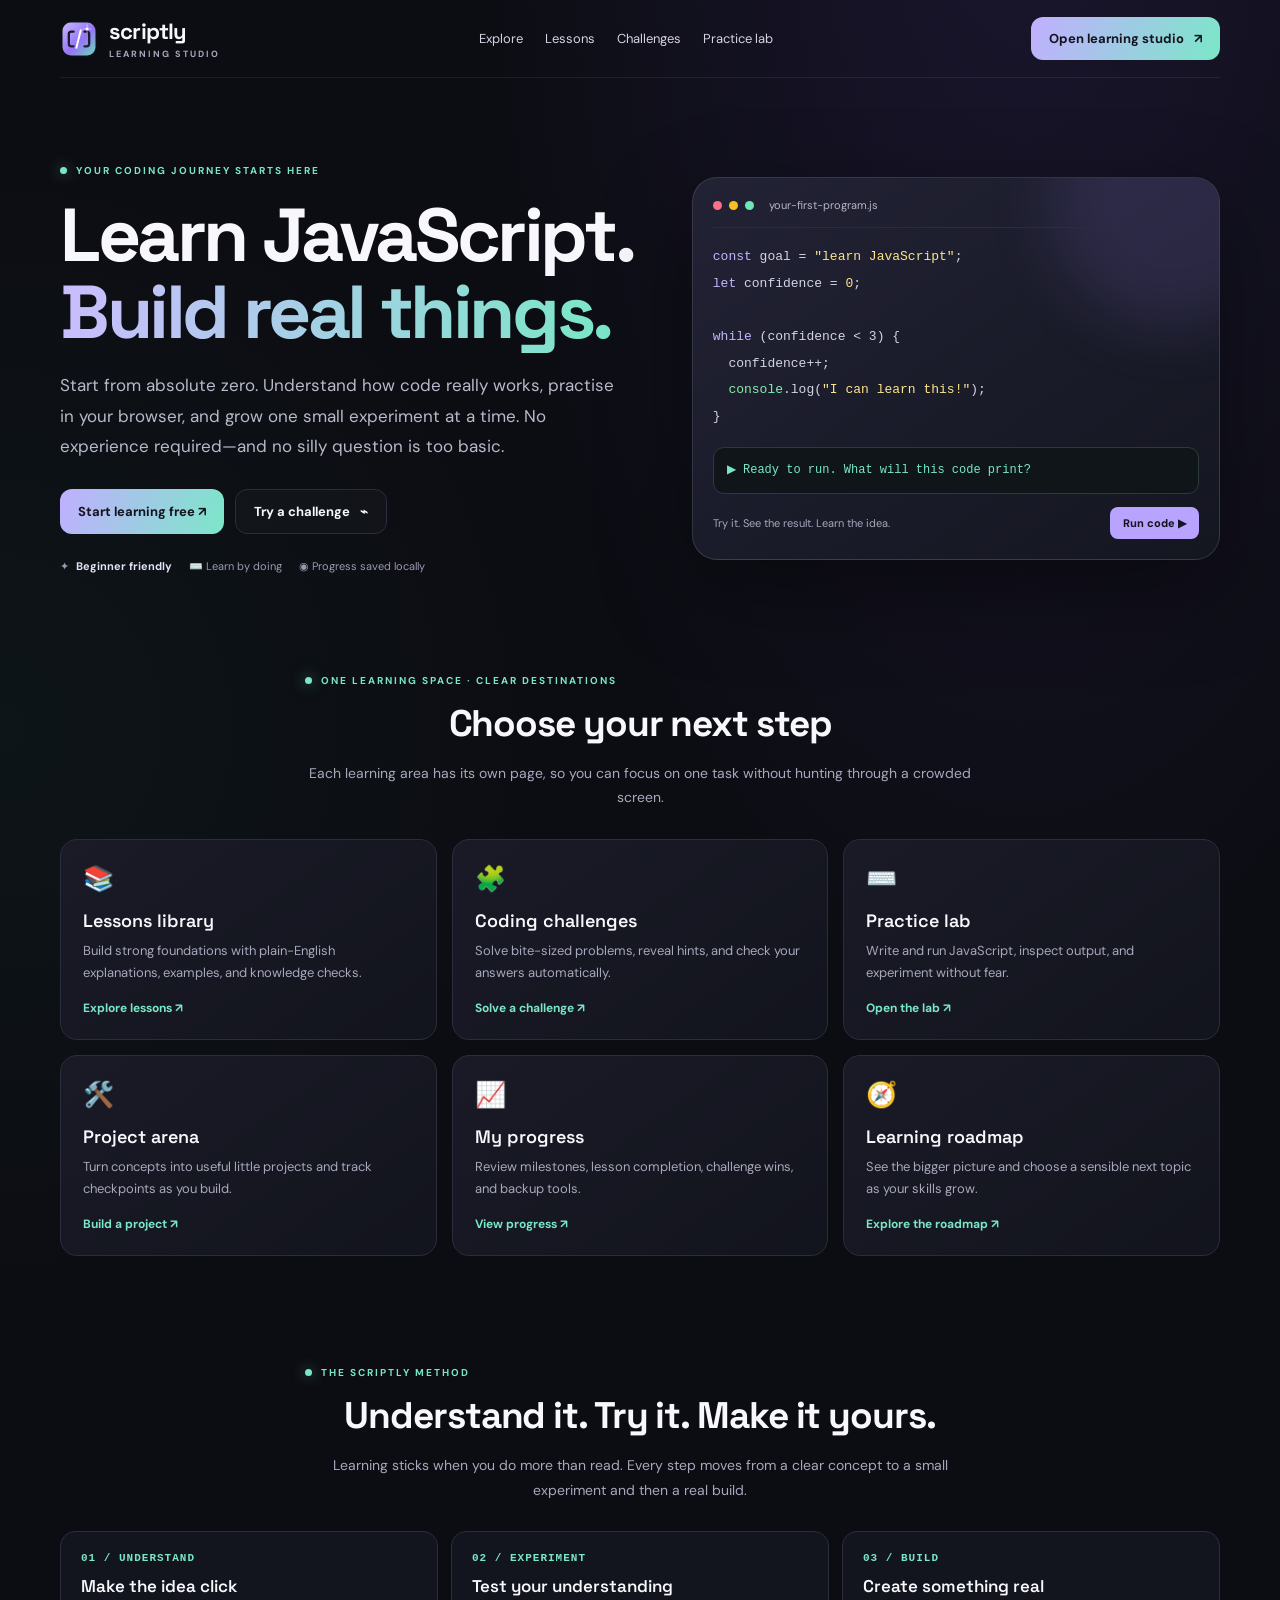
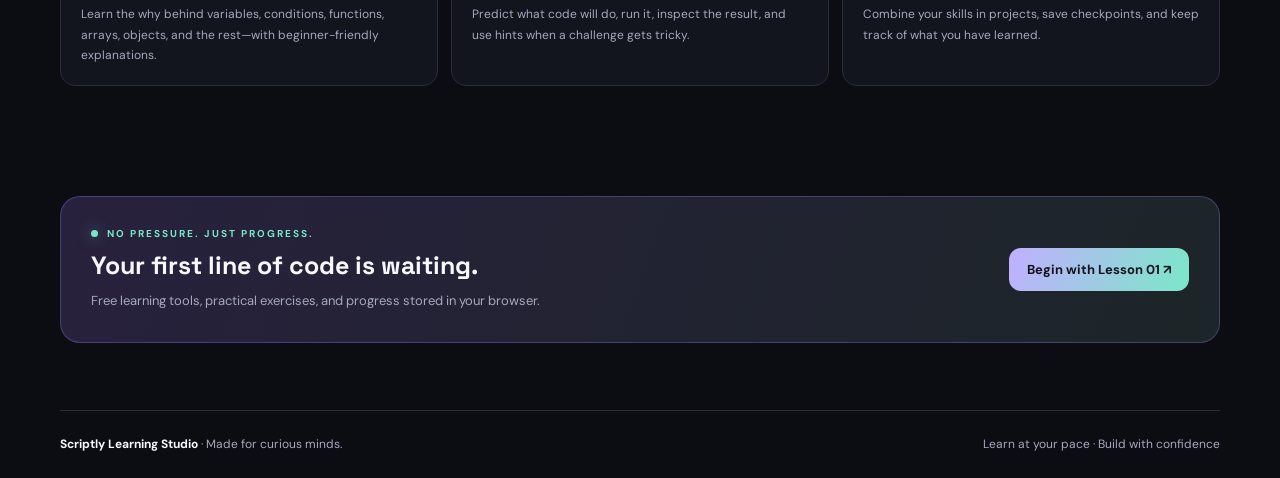
==== commit dc3852fe: "Upgrade Scriptly landing page and prevent stale studio shell" ====
--- a/index.html
+++ b/index.html
@@ -1,23 +1,37 @@
 <!doctype html>
 <html lang="en">
 <head>
-<meta charset="utf-8"><meta name="viewport" content="width=device-width,initial-scale=1"><meta name="theme-color" content="#101116">
-<meta name="description" content="Start learning JavaScript from zero with friendly lessons, coding challenges, projects, and a hands-on practice lab.">
-<link rel="icon" href="./logo.svg" type="image/svg+xml"><link rel="manifest" href="./manifest.json">
-<link rel="preconnect" href="https://fonts.googleapis.com"><link rel="preconnect" href="https://fonts.gstatic.com" crossorigin>
+<meta charset="utf-8">
+<meta name="viewport" content="width=device-width,initial-scale=1">
+<meta name="theme-color" content="#101116">
+<meta name="description" content="Learn JavaScript from zero with guided lessons, interactive coding challenges, a browser practice lab, and beginner-friendly projects.">
+<link rel="icon" href="./logo.svg" type="image/svg+xml">
+<link rel="manifest" href="./manifest.json">
+<link rel="preconnect" href="https://fonts.googleapis.com">
+<link rel="preconnect" href="https://fonts.gstatic.com" crossorigin>
 <link href="https://fonts.googleapis.com/css2?family=DM+Sans:wght@400;500;600;700&family=Space+Grotesk:wght@400;500;600;700&display=swap" rel="stylesheet">
 <title>Scriptly — Learn JavaScript from Zero</title>
 <style>
-:root{color-scheme:dark;--bg:#101116;--panel:#191a23;--line:#30313e;--muted:#a8a9bb;--text:#f7f7fc;--accent:#a78bfa;--mint:#73e4c1}*{box-sizing:border-box}body{margin:0;background:radial-gradient(ellipse at 78% 0%,#30235a 0,transparent 38%),var(--bg);color:var(--text);font-family:"DM Sans",sans-serif}a{color:inherit;text-decoration:none}.wrap{max-width:1180px;margin:auto;padding:0 24px}.nav{height:78px;display:flex;align-items:center;justify-content:space-between;border-bottom:1px solid #ffffff12}.brand{display:flex;align-items:center;gap:11px;font:700 22px "Space Grotesk",sans-serif;letter-spacing:-.8px}.brand img{width:38px}.brand small{display:block;font:600 9px "DM Sans";letter-spacing:2px;color:var(--muted)}.navlinks{display:flex;gap:22px;color:#d5d3e2;font-size:14px}.navlinks a:hover,.footer a:hover{color:var(--mint)}.hero{padding:92px 0 65px;display:grid;grid-template-columns:1.1fr .9fr;align-items:center;gap:48px}.eyebrow{color:var(--mint);font-size:11px;font-weight:700;letter-spacing:2px}.hero h1{font:700 clamp(44px,6vw,76px)/1.04 "Space Grotesk",sans-serif;letter-spacing:-3px;margin:20px 0}.gradient{background:linear-gradient(100deg,#c4b5fd,#70e5c2);color:transparent;background-clip:text}.hero p{font-size:18px;line-height:1.75;color:#b7b8ca;max-width:580px}.actions{display:flex;gap:12px;flex-wrap:wrap;margin-top:30px}.btn{display:inline-flex;align-items:center;justify-content:center;padding:14px 20px;border-radius:12px;font-weight:700;font-size:14px;border:1px solid var(--line);transition:transform .2s}.btn:hover{transform:translateY(-2px)}.primary{background:linear-gradient(110deg,#a78bfa,#79e6c2);color:#15131e;border:0}.hero-art{border:1px solid #ffffff20;border-radius:25px;background:linear-gradient(145deg,#232236,#171820);padding:24px;box-shadow:0 30px 90px #0005;transform:rotate(1deg)}.windowbar{display:flex;gap:7px;border-bottom:1px solid var(--line);padding-bottom:18px;color:#b5b5c7;font-size:12px}.dot{width:9px;height:9px;border-radius:50%;background:#fb7185}.dot:nth-child(2){background:#fbbf24}.dot:nth-child(3){background:#6ee7b7}.code{font:14px/2.1 ui-monospace,monospace;padding:18px 0;color:#d4d4e8}.purple{color:#c4b5fd}.green{color:#86efac}.yellow{color:#fde68a}.result{padding:14px;background:#11151b;border:1px solid #2d3a3a;border-radius:12px;color:var(--mint);font:13px ui-monospace,monospace}.section{padding:38px 0 70px}.sectionhead{text-align:center;margin:0 auto 28px;max-width:650px}.sectionhead h2{font:700 34px "Space Grotesk";margin:12px 0}.sectionhead p{color:var(--muted);line-height:1.7}.cards{display:grid;grid-template-columns:repeat(3,1fr);gap:16px}.card{padding:23px;border:1px solid var(--line);background:#191a23cc;border-radius:18px;min-height:180px;transition:border-color .2s,transform .2s}.card:hover{border-color:#a78bfa;transform:translateY(-3px)}.cardicon{font-size:26px}.card h3{font:600 19px "Space Grotesk";margin:15px 0 8px}.card p{font-size:14px;line-height:1.7;color:var(--muted);margin:0}.card .go{display:inline-block;margin-top:16px;color:var(--mint);font-size:13px;font-weight:700}.banner{display:flex;align-items:center;justify-content:space-between;gap:24px;padding:28px;border-radius:20px;border:1px solid #8e7cf055;background:linear-gradient(110deg,#28213d,#1c2528)}.banner h2{font:700 25px "Space Grotesk";margin:8px 0}.banner p{color:var(--muted);margin:0;line-height:1.6}.footer{border-top:1px solid var(--line);padding:26px 0;color:var(--muted);font-size:13px;display:flex;justify-content:space-between;gap:12px}.footer strong{color:var(--text)}@media(max-width:760px){.navlinks{display:none}.hero{grid-template-columns:1fr;padding:58px 0 38px;gap:30px}.hero h1{letter-spacing:-2px}.hero p{font-size:16px}.cards{grid-template-columns:1fr 1fr}.banner{align-items:flex-start;flex-direction:column}.footer{flex-direction:column}}@media(max-width:480px){.wrap{padding:0 16px}.cards{grid-template-columns:1fr}.hero-art{padding:16px}.sectionhead h2{font-size:29px}}
+:root{color-scheme:dark;--bg:#0c0d13;--panel:#151722;--line:#2b2d3c;--text:#f7f7fc;--muted:#a6a8bc;--purple:#b5a0ff;--mint:#79e7c6;--glow:#a78bfa20}*{box-sizing:border-box}html{scroll-behavior:smooth}body{margin:0;background:radial-gradient(ellipse at 80% -10%,#3c2b704d,transparent 38%),radial-gradient(ellipse at 0% 35%,#16483b22,transparent 30%),var(--bg);color:var(--text);font-family:"DM Sans",sans-serif}a{color:inherit;text-decoration:none}button{font:inherit;cursor:pointer}.wrap{width:min(1160px,calc(100% - 40px));margin:auto}.nav{height:78px;display:flex;align-items:center;justify-content:space-between;border-bottom:1px solid #ffffff12;gap:18px}.brand{display:flex;align-items:center;gap:11px;font:700 22px "Space Grotesk";letter-spacing:-.8px;flex-shrink:0}.brand img{width:38px;height:38px}.brand small{display:block;font:700 9px "DM Sans";letter-spacing:2px;color:var(--muted);margin-top:3px}.navlinks{display:flex;align-items:center;gap:22px;color:#d5d3e2;font-size:13px}.navlinks a:hover{color:var(--mint)}.btn{display:inline-flex;align-items:center;justify-content:center;gap:10px;padding:13px 18px;border-radius:12px;font-weight:700;font-size:13px;border:1px solid var(--line);background:#ffffff05;transition:transform .2s,border-color .2s,filter .2s}.btn:hover{transform:translateY(-2px);border-color:#8b78ca}.primary{background:linear-gradient(110deg,#c1afff,#7be7c8);color:#15131e;border:0}.primary:hover{filter:brightness(1.07)}.hero{padding:86px 0 58px;display:grid;grid-template-columns:1.05fr .95fr;align-items:center;gap:48px}.eyebrow{color:var(--mint);font-size:10px;font-weight:700;letter-spacing:2px;text-transform:uppercase;display:flex;align-items:center;gap:9px}.eyebrow:before{content:"";width:7px;height:7px;border-radius:50%;background:var(--mint);box-shadow:0 0 14px #79e7c688}.hero h1{font:700 clamp(44px,6vw,75px)/1.02 "Space Grotesk";letter-spacing:-3.4px;margin:20px 0}.gradient{background:linear-gradient(100deg,#cbbcff,#79e7c6);color:transparent;background-clip:text}.hero-copy>p{font-size:17px;line-height:1.8;color:#b8b9ca;max-width:560px}.actions{display:flex;gap:11px;flex-wrap:wrap;margin-top:27px}.proof{display:flex;align-items:center;gap:17px;flex-wrap:wrap;margin-top:25px;color:#999bb1;font-size:11px}.proof span{display:flex;align-items:center;gap:7px}.proof b{color:#e4e2f4}.hero-art{border:1px solid #ffffff20;border-radius:25px;background:linear-gradient(145deg,#222235,#141620);padding:20px;box-shadow:0 30px 90px #0006;position:relative;overflow:hidden}.hero-art:before{content:"";position:absolute;width:250px;height:250px;right:-80px;top:-100px;background:#9d85ff20;filter:blur(30px);border-radius:50%}.windowbar{position:relative;display:flex;align-items:center;gap:7px;border-bottom:1px solid var(--line);padding-bottom:15px;color:#b5b5c7;font-size:11px}.dot{width:9px;height:9px;border-radius:50%;background:#fb7185}.dot:nth-child(2){background:#fbbf24}.dot:nth-child(3){background:#6ee7b7}.filename{margin-left:8px}.code{position:relative;font:13px/2.05 ui-monospace,SFMono-Regular,Consolas,monospace;padding:16px 0;color:#d4d4e8;overflow:auto}.purple{color:#c4b5fd}.green{color:#86efac}.yellow{color:#fde68a}.blue{color:#93c5fd}.result{position:relative;padding:13px;background:#10151a;border:1px solid #2d3a3a;border-radius:11px;color:var(--mint);font:12px/1.6 ui-monospace,monospace;min-height:46px}.demo-actions{display:flex;align-items:center;justify-content:space-between;gap:12px;margin-top:13px;color:var(--muted);font-size:11px}.run{background:#b8a4ff;color:#171323;border:0;border-radius:8px;padding:9px 13px;font-size:11px;font-weight:800}.section{padding:43px 0 67px}.sectionhead{text-align:center;margin:0 auto 29px;max-width:670px}.sectionhead h2{font:700 clamp(27px,3.5vw,37px) "Space Grotesk";letter-spacing:-1.1px;margin:13px 0}.sectionhead p{color:var(--muted);line-height:1.75;font-size:14px}.cards{display:grid;grid-template-columns:repeat(3,minmax(0,1fr));gap:15px}.card{padding:22px;border:1px solid var(--line);background:linear-gradient(145deg,#1b1c29dc,#13151edc);border-radius:17px;min-height:190px;transition:border-color .2s,transform .2s,background .2s;position:relative;overflow:hidden}.card:hover{border-color:#9e8bea;transform:translateY(-4px);background:#1b1b2a}.cardicon{font-size:25px}.card h3{font:600 18px "Space Grotesk";margin:14px 0 8px}.card p{font-size:13px;line-height:1.7;color:var(--muted);margin:0}.go{display:inline-block;margin-top:16px;color:var(--mint);font-size:12px;font-weight:700}.steps{display:grid;grid-template-columns:repeat(3,minmax(0,1fr));gap:13px}.step{border:1px solid var(--line);background:#151722bd;border-radius:15px;padding:20px}.stepno{font:700 11px ui-monospace,monospace;color:var(--mint);letter-spacing:1px}.step h3{font:600 17px "Space Grotesk";margin:11px 0 7px}.step p{font-size:12px;line-height:1.7;color:var(--muted);margin:0}.banner{display:flex;align-items:center;justify-content:space-between;gap:24px;padding:30px;border-radius:20px;border:1px solid #8e7cf055;background:linear-gradient(110deg,#28213d,#1c2528)}.banner h2{font:700 25px "Space Grotesk";margin:9px 0}.banner p{color:var(--muted);margin:0;line-height:1.7;font-size:13px}.footer{border-top:1px solid var(--line);padding:25px 0;color:var(--muted);font-size:12px;display:flex;justify-content:space-between;gap:12px}.footer strong{color:var(--text)}.mobile-menu{display:none}@media(max-width:800px){.navlinks{display:none}.hero{grid-template-columns:1fr;padding:57px 0 35px;gap:30px}.hero h1{letter-spacing:-2px}.hero-copy>p{font-size:15px}.cards{grid-template-columns:repeat(2,minmax(0,1fr))}.hero-art{max-width:650px;width:100%;margin:auto}.steps{grid-template-columns:1fr}}@media(max-width:520px){.wrap{width:min(100% - 30px,1160px)}.nav{height:68px}.brand{font-size:20px}.nav>.btn{padding:10px 11px;font-size:11px}.hero h1{font-size:44px}.cards{grid-template-columns:1fr}.card{min-height:0}.banner{align-items:flex-start;flex-direction:column;padding:22px}.footer{flex-direction:column}.hero-art{padding:15px}.code{font-size:11px}}
 </style>
 </head>
-<body><header class="wrap nav"><a class="brand" href="./index.html"><img src="./logo.svg" alt=""><span>scriptly<small>LEARNING STUDIO</small></span></a><nav class="navlinks"><a href="#features">Explore</a><a href="./lessons.html">Lessons</a><a href="./challenges.html">Challenges</a><a href="./practice.html">Practice lab</a></nav><a class="btn primary" href="./studio.html#home">Open learning studio ↗</a></header>
-<main class="wrap"><section class="hero"><div><div class="eyebrow">YOUR CODING JOURNEY STARTS HERE</div><h1>Learn JavaScript.<br><span class="gradient">Build real things.</span></h1><p>A friendly place to start from absolute zero, understand how code really works, practise in your browser, and grow one small experiment at a time. No experience required.</p><div class="actions"><a class="btn primary" href="./studio.html#learn">Start learning free ↗</a><a class="btn" href="./challenges.html">Try a challenge</a></div></div><div class="hero-art"><div class="windowbar"><i class="dot"></i><i class="dot"></i><i class="dot"></i><span style="margin-left:8px">your-first-program.js</span></div><div class="code"><div><span class="purple">const</span> goal = <span class="yellow">"learn JavaScript"</span>;</div><div><span class="purple">let</span> confidence = <span class="yellow">0</span>;</div><div>&nbsp;</div><div><span class="purple">while</span> (curious) {</div><div>&nbsp;&nbsp;trySomethingNew();</div><div>&nbsp;&nbsp;confidence++;</div><div>}</div><div><span class="green">console</span>.log(goal);</div></div><div class="result">✓ Hello, future developer!<br>✓ Progress starts with one line.</div></div></section>
-<section class="section" id="features"><div class="sectionhead"><div class="eyebrow">ONE LEARNING SPACE · CLEAR DESTINATIONS</div><h2>Choose your next step</h2><p>Each area has its own page, so you can focus on one task without hunting through a crowded screen.</p></div><div class="cards">
-<a class="card" href="./lessons.html"><div class="cardicon">📚</div><h3>Lessons library</h3><p>Build foundations with clear explanations, examples, and knowledge checks.</p><span class="go">Explore lessons ↗</span></a>
+<body>
+<header class="wrap nav"><a class="brand" href="./index.html" aria-label="Scriptly home"><img src="./logo.svg" alt=""><span>scriptly<small>LEARNING STUDIO</small></span></a><nav class="navlinks" aria-label="Main navigation"><a href="#features">Explore</a><a href="./lessons.html">Lessons</a><a href="./challenges.html">Challenges</a><a href="./practice.html">Practice lab</a></nav><a class="btn primary" href="./studio.html#home">Open learning studio <span aria-hidden="true">↗</span></a></header>
+<main class="wrap" id="mainContent">
+<section class="hero"><div class="hero-copy"><div class="eyebrow">Your coding journey starts here</div><h1>Learn JavaScript.<br><span class="gradient">Build real things.</span></h1><p>Start from absolute zero. Understand how code really works, practise in your browser, and grow one small experiment at a time. No experience required—and no silly question is too basic.</p><div class="actions"><a class="btn primary" href="./lessons.html">Start learning free ↗</a><a class="btn" href="./challenges.html">Try a challenge <span>⌁</span></a></div><div class="proof"><span>✦ <b>Beginner friendly</b></span><span>⌨️ Learn by doing</span><span>◉ Progress saved locally</span></div></div><div class="hero-art" aria-label="Interactive JavaScript example"><div class="windowbar"><i class="dot"></i><i class="dot"></i><i class="dot"></i><span class="filename">your-first-program.js</span></div><div class="code"><div><span class="purple">const</span> goal = <span class="yellow">"learn JavaScript"</span>;</div><div><span class="purple">let</span> confidence = <span class="yellow">0</span>;</div><div>&nbsp;</div><div><span class="purple">while</span> (confidence &lt; 3) {</div><div>&nbsp;&nbsp;confidence++;</div><div>&nbsp;&nbsp;<span class="green">console</span>.log(<span class="yellow">"I can learn this!"</span>);</div><div>}</div></div><div class="result" id="demoOutput" aria-live="polite">▶ Ready to run. What will this code print?</div><div class="demo-actions"><span>Try it. See the result. Learn the idea.</span><button class="run" type="button" id="runDemo">Run code ▶</button></div></div></section>
+<section class="section" id="features"><div class="sectionhead"><div class="eyebrow">One learning space · clear destinations</div><h2>Choose your next step</h2><p>Each learning area has its own page, so you can focus on one task without hunting through a crowded screen.</p></div><div class="cards">
+<a class="card" href="./lessons.html"><div class="cardicon">📚</div><h3>Lessons library</h3><p>Build strong foundations with plain-English explanations, examples, and knowledge checks.</p><span class="go">Explore lessons ↗</span></a>
 <a class="card" href="./challenges.html"><div class="cardicon">🧩</div><h3>Coding challenges</h3><p>Solve bite-sized problems, reveal hints, and check your answers automatically.</p><span class="go">Solve a challenge ↗</span></a>
 <a class="card" href="./practice.html"><div class="cardicon">⌨️</div><h3>Practice lab</h3><p>Write and run JavaScript, inspect output, and experiment without fear.</p><span class="go">Open the lab ↗</span></a>
-<a class="card" href="./projects.html"><div class="cardicon">🛠️</div><h3>Project arena</h3><p>Turn concepts into practical projects and track your checkpoints as you build.</p><span class="go">Build a project ↗</span></a>
-<a class="card" href="./progress.html"><div class="cardicon">📈</div><h3>My progress</h3><p>Review your learning dashboard, milestones, challenge wins, and backup tools.</p><span class="go">View progress ↗</span></a>
+<a class="card" href="./projects.html"><div class="cardicon">🛠️</div><h3>Project arena</h3><p>Turn concepts into useful little projects and track checkpoints as you build.</p><span class="go">Build a project ↗</span></a>
+<a class="card" href="./progress.html"><div class="cardicon">📈</div><h3>My progress</h3><p>Review milestones, lesson completion, challenge wins, and backup tools.</p><span class="go">View progress ↗</span></a>
 <a class="card" href="./roadmap.html"><div class="cardicon">🧭</div><h3>Learning roadmap</h3><p>See the bigger picture and choose a sensible next topic as your skills grow.</p><span class="go">Explore the roadmap ↗</span></a>
-</div></section><section class="section"><div class="banner"><div><div class="eyebrow">NO PRESSURE. JUST PROGRESS.</div><h2>Start small. Keep experimenting.</h2><p>Your learning tools are free to use, and your saved progress stays in your browser.</p></div><a class="btn primary" href="./studio.html#home">Enter Scriptly ↗</a></div></section></main><footer class="wrap footer"><span><strong>Scriptly Learning Studio</strong> · Made for curious minds.</span><span>Learn at your pace · Build with confidence</span></footer></body></html>+</div></section>
+<section class="section"><div class="sectionhead"><div class="eyebrow">The Scriptly method</div><h2>Understand it. Try it. Make it yours.</h2><p>Learning sticks when you do more than read. Every step moves from a clear concept to a small experiment and then a real build.</p></div><div class="steps"><article class="step"><div class="stepno">01 / UNDERSTAND</div><h3>Make the idea click</h3><p>Learn the why behind variables, conditions, functions, arrays, objects, and the rest—with beginner-friendly explanations.</p></article><article class="step"><div class="stepno">02 / EXPERIMENT</div><h3>Test your understanding</h3><p>Predict what code will do, run it, inspect the result, and use hints when a challenge gets tricky.</p></article><article class="step"><div class="stepno">03 / BUILD</div><h3>Create something real</h3><p>Combine your skills in projects, save checkpoints, and keep track of what you have learned.</p></article></div></section>
+<section class="section"><div class="banner"><div><div class="eyebrow">No pressure. Just progress.</div><h2>Your first line of code is waiting.</h2><p>Free learning tools, practical exercises, and progress stored in your browser.</p></div><a class="btn primary" href="./lessons.html">Begin with Lesson 01 ↗</a></div></section>
+</main><footer class="wrap footer"><span><strong>Scriptly Learning Studio</strong> · Made for curious minds.</span><span>Learn at your pace · Build with confidence</span></footer>
+<script>
+document.getElementById("runDemo").addEventListener("click",function(){const output=document.getElementById("demoOutput");output.textContent="";let count=0;function next(){if(count>=3){output.textContent+="✓ Finished. The loop repeated 3 times.";return}count++;output.textContent+=(count>1?"\n":"")+count+". I can learn this!";setTimeout(next,180)}next();this.disabled=true;this.textContent="Running…";setTimeout(()=>{this.disabled=false;this.textContent="Run again ↻"},850)});
+if("serviceWorker" in navigator){window.addEventListener("load",()=>navigator.serviceWorker.getRegistrations().then(regs=>Promise.all(regs.map(reg=>reg.unregister()))).catch(()=>{}));}
+</script>
+</body></html>
